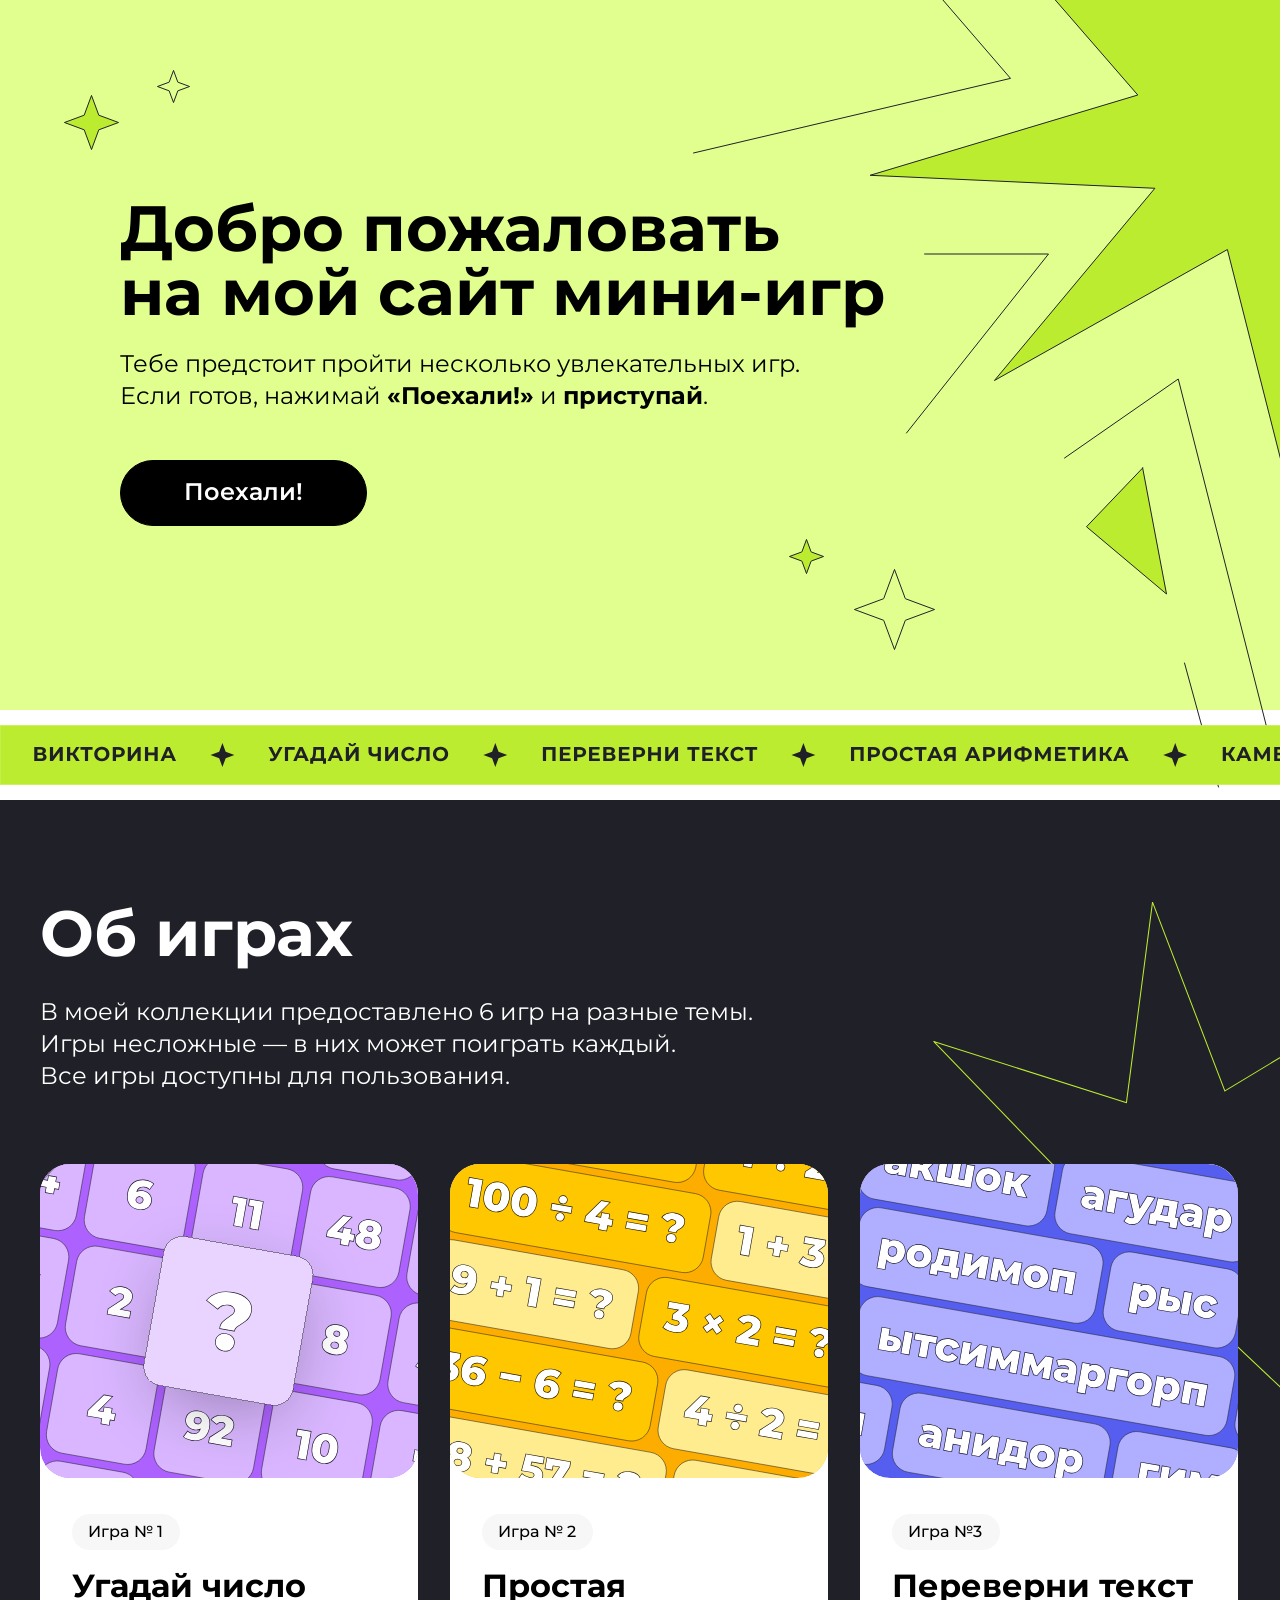
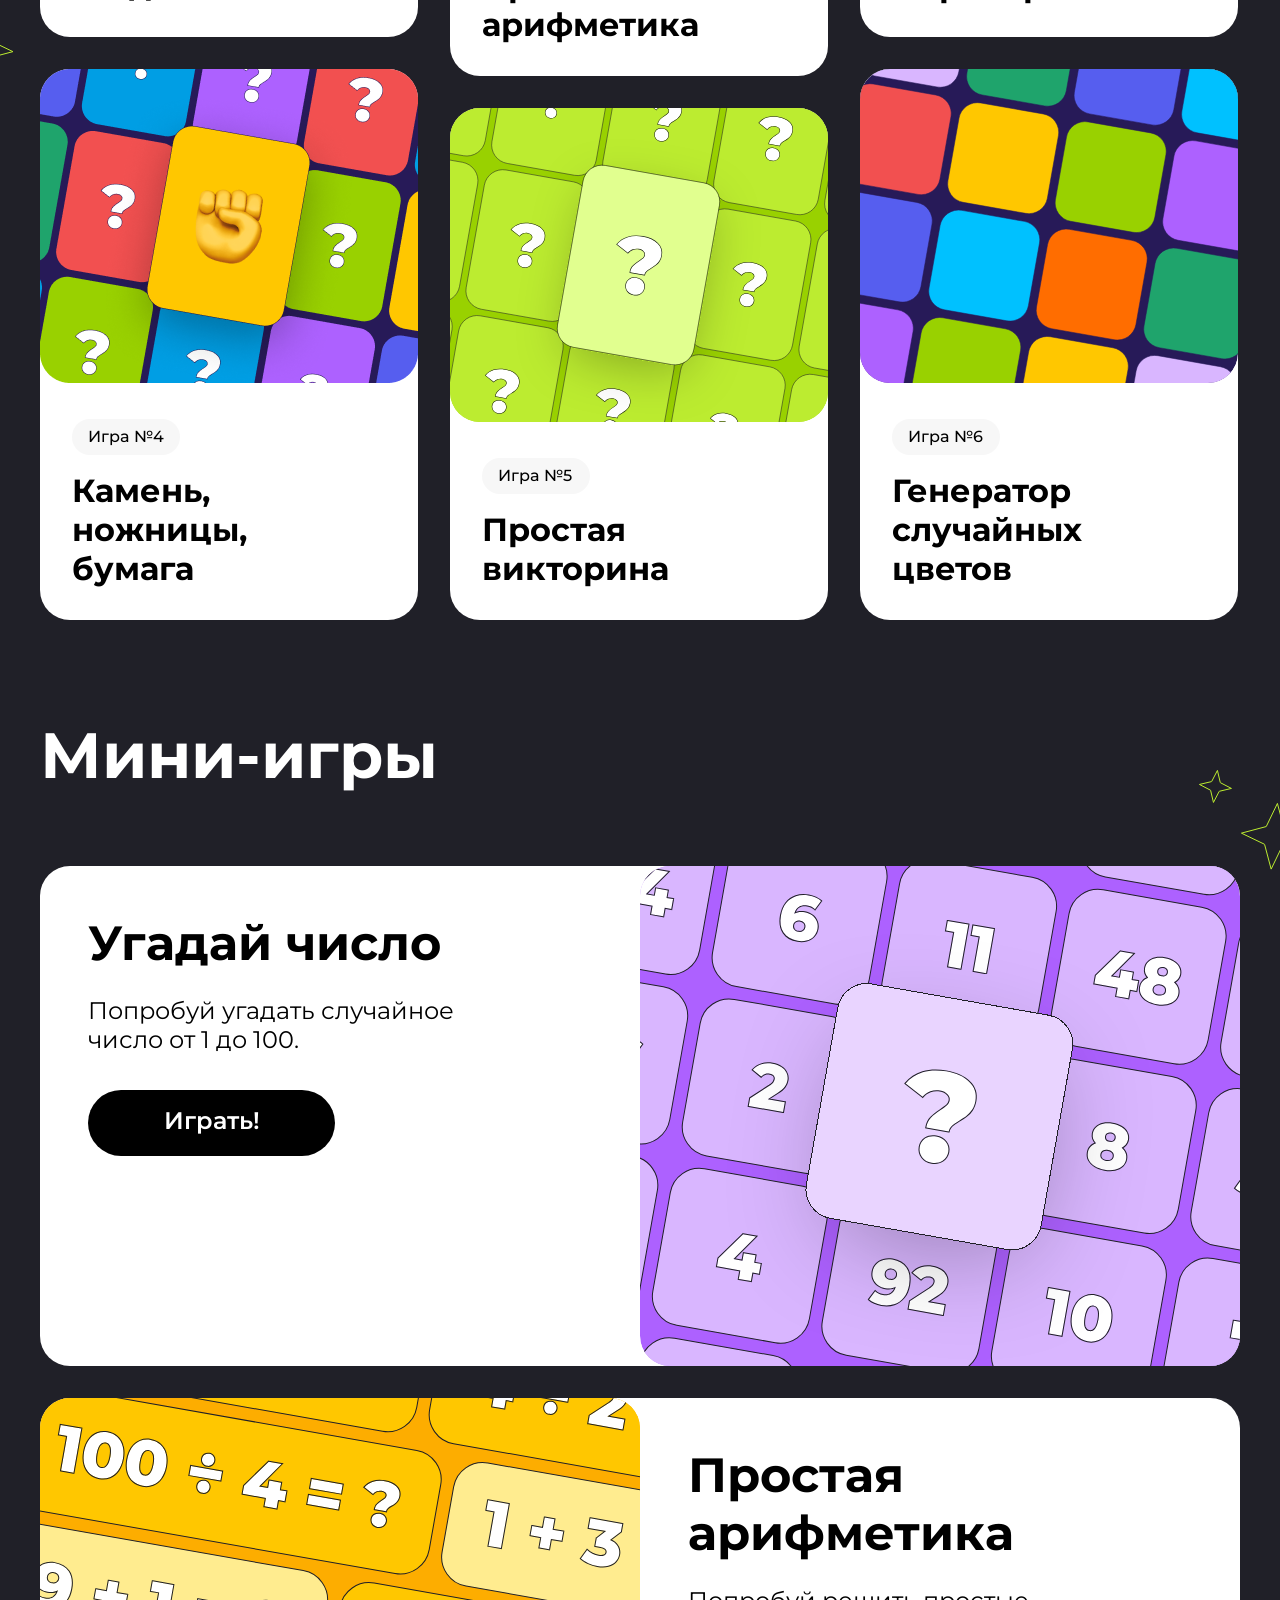
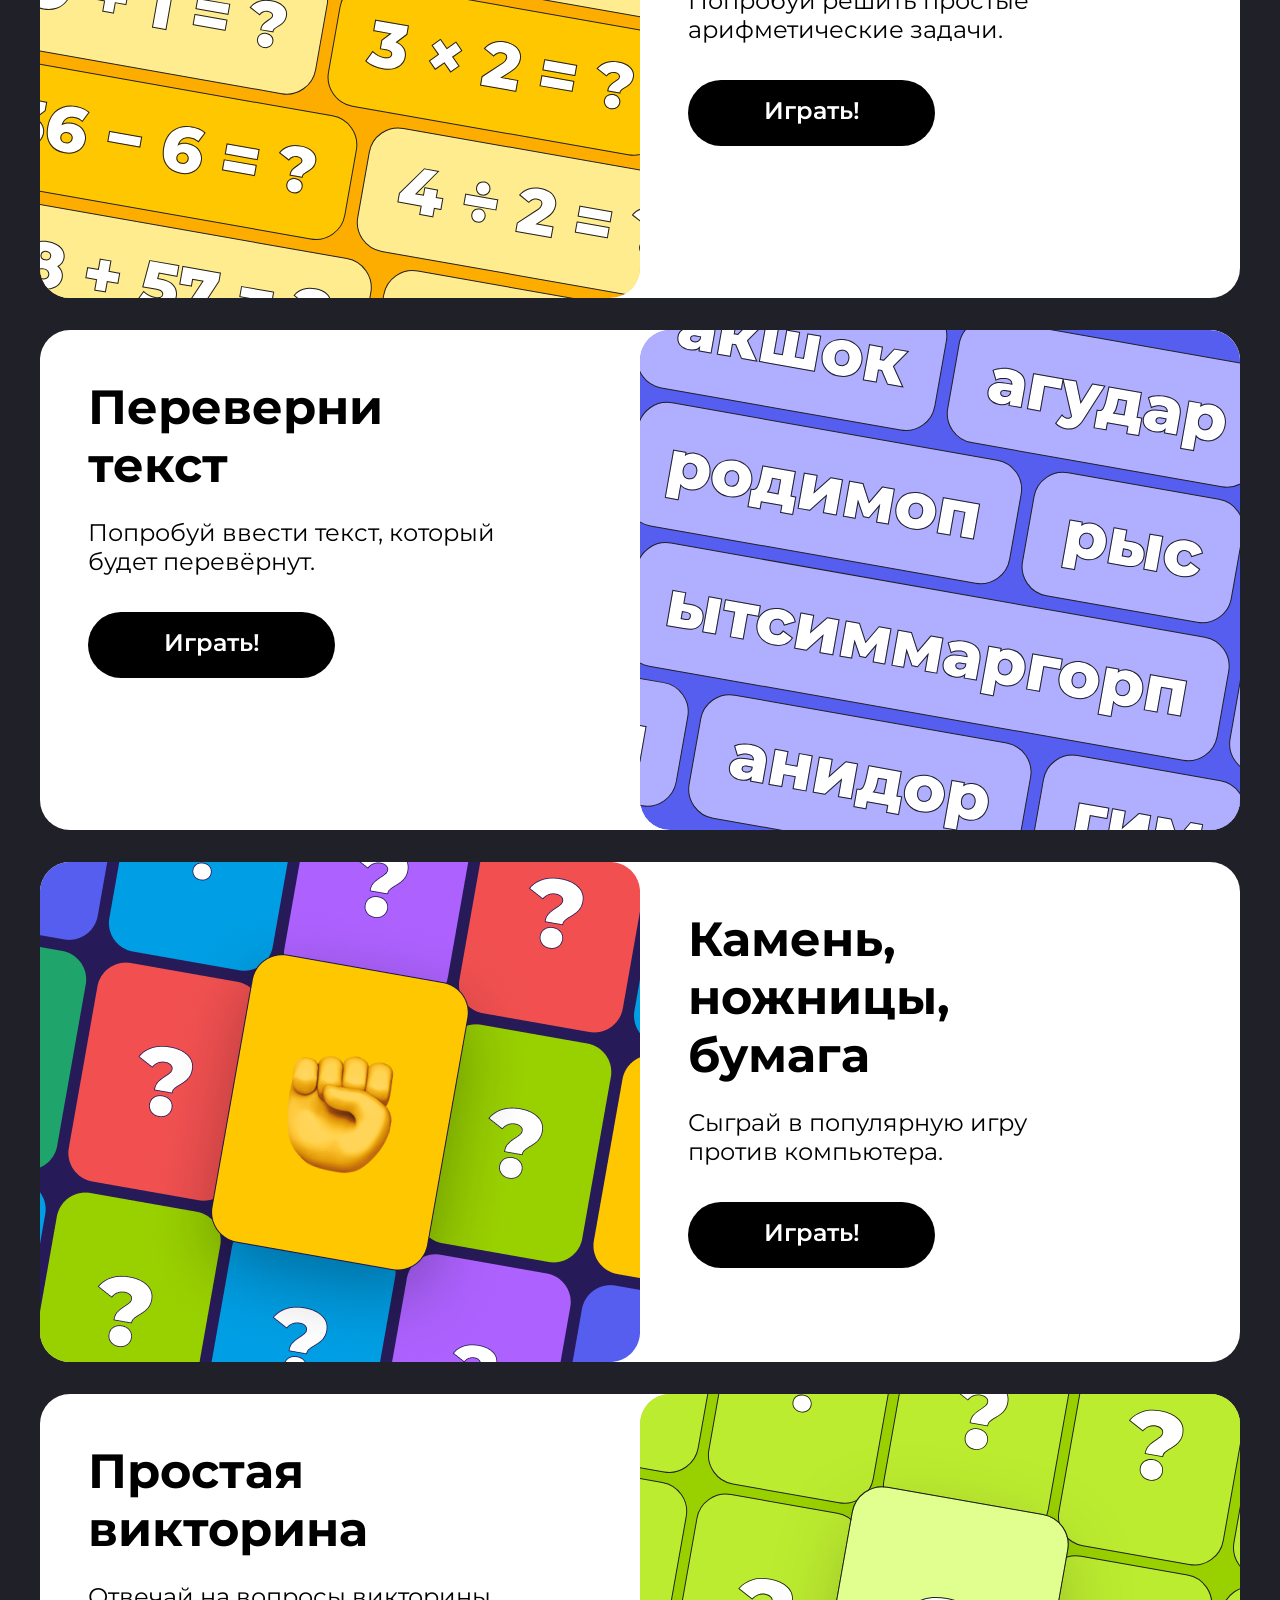
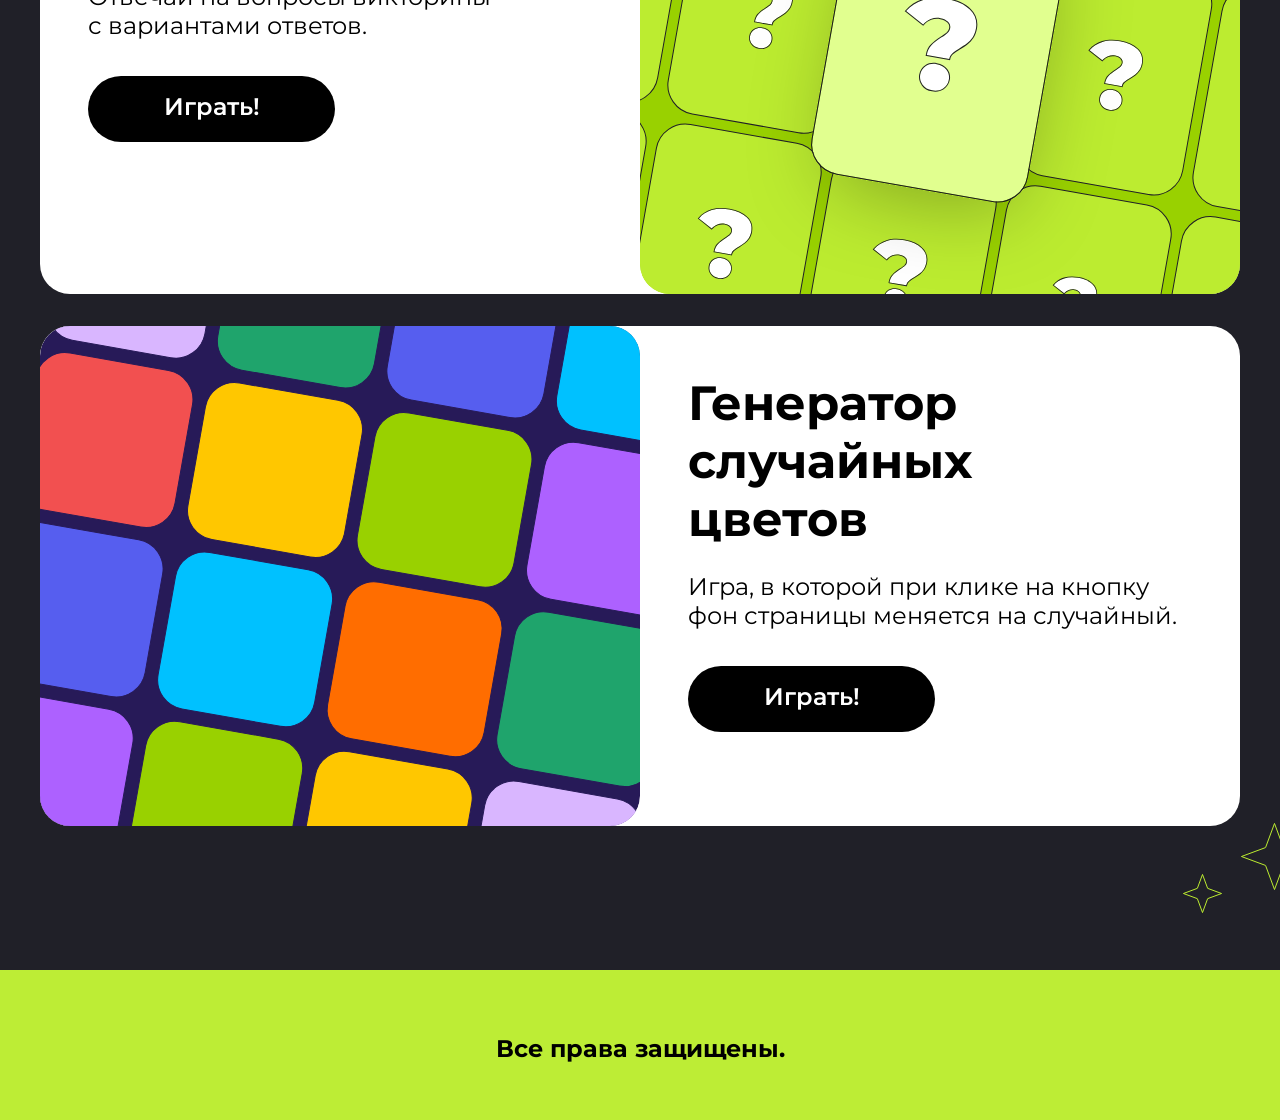
==== index.html @ 488d7c70 "Merge 9fcc23ab6af9f57624a417208396247c4ca0006e into e53dcd9e56b7c9c0a2556889acdc9d419f41b92e" ====
<!DOCTYPE html>
<html lang="en">
    <head>
        <meta charset="UTF-8">
        <meta name="viewport" content="width=device-width, initial-scale=1.0">
        <title>Document</title>
        <link rel="preconnect" href="https://fonts.googleapis.com">
        <link rel="preconnect" href="https://fonts.gstatic.com" crossorigin>
        <link href="https://fonts.googleapis.com/css2?family=Montserrat:ital,wght@0,100..900;1,100..900&family=Poppins:ital,wght@0,100;0,200;0,300;0,400;0,500;0,600;0,700;0,800;0,900;1,100;1,200;1,300;1,400;1,500;1,600;1,700;1,800;1,900&display=swap" rel="stylesheet">
        <link rel="stylesheet" href="style.css">
        <script src="script.js"></script>
    </head>
    <body>
        <section class="main-wrapper">
            <section class="top">
                <section class="top__content center">
                <img class="top__image-3" src="./img/Star-3.svg" alt="star">
                <img class="top__image" src="./img/Star-2.svg" alt="star">
                <img class="top__image-5" src="./img/Star-5.svg" alt="star">
                <img class="top__image-4" src="./img/Star-4.svg" alt="star">
                <img class="top__image-1" src="./img/Star-1.svg" alt="star">
                <img class="top__image-6" src="./img/Star-9.svg" alt="star">    
                    <header class="header">
                        <section class="header__top">
                            <p class="header__title">
                                Добро пожаловать<br>
                                на мой сайт мини-игр
                            </p>
                            <p class="header__description">Тебе предстоит пройти несколько увлекательных игр. Если готов, нажимай <b>«Поехали!»</b> и <b>приступай</b>.</p>
                        </section>
                        <a href="#midle" class="header__btn">Поехали!</a>
                    </header>
                </section>
            </section>
            <img class="main-wrapper__image" src="./img/Line.svg" alt="star">
            <section id="midle" class="midle center">
                <img class="midle__image" src="./img/Star-6.svg" alt="star">
                <img class="midle__image-7" src="./img/Star-7.svg" alt="star">
                <img class="midle__image-8" src="./img/Star-8.svg" alt="star">
                <section class="midle__box">
                    <p class="midle__mobile">Мини-игры</p>
                    <p class="midle__title">Об играх</p>
                    <p class="midle__description">
                        В моей коллекции предоставлено 6 игр на разные темы.<br>
                        Игры несложные — в них может поиграть каждый.<br>
                        Все игры доступны для пользования.
                    </p>
                </section>
                <section class="midle__product-box">
                    <section class="midle__position">
                        <a class="midle__link" href="#article">
                            <article class="product">
                                <img class="product__image" src="./img/namber-1.svg" alt="star">
                                <section class="product__name-box">
                                    <p class="product__namber">Игрa № 1</p>
                                    <p class="product__name">Угадай число</p>
                                </section>
                            </article>
                        </a>
                        <a class="midle__link" href="#article-4">
                            <article class="product product_2 product_btm">
                                <img class="product__image" src="./img/namber-4.png" alt="star">
                                <section class="product__name-box">
                                    <p class="product__namber">Игрa №4</p>
                                    <p class="product__name">Камень,<br>ножницы,<br>бумага</p>
                                </section>
                            </article>
                        </a>
                    </section>
                    <section class="midle__position">
                        <a class="midle__link" href="#article-2">
                            <article class="product product_1">
                                <img class="product__image" src="./img/namber-2.svg" alt="star">
                                <section class="product__name-box">
                                    <p class="product__namber product__namber_1">Игрa № 2</p>
                                    <p class="product__name">Простая арифметика</p>
                                </section>
                            </article>
                        </a>
                        <a class="midle__link" href="#article-5">
                            <article class="product product_1">
                                <img class="product__image" src="./img/namber-5.svg" alt="star">
                                <section class="product__name-box">
                                    <p class="product__namber">Игрa №5</p>
                                    <p class="product__name">Простая<br> викторина</p>
                                </section>
                            </article>
                        </a>
                    </section>
                    <section class="midle__position">
                        <a class="midle__link" href="#article-3">
                            <article class="product">
                                <img class="product__image" src="./img/namber-3.svg" alt="star">
                                <section class="product__name-box">
                                    <p class="product__namber">Игрa №3</p>
                                    <p class="product__name">Переверни текст</p>
                                </section>
                            </article>
                        </a>
                        <a class="midle__link" href="#article-6">
                            <article class="product product_2">
                                <img class="product__image" src="./img/namber-6.svg" alt="star">
                                <section class="product__name-box">
                                    <p class="product__namber">Игрa №6</p>
                                    <p class="product__name">Генератор<br>случайных<br>цветов</p>
                                </section>
                            </article>
                        </a>
                    </section>
                </section>
                <section class="midle__product-box-2">  
                    <article class="product-2">
                        <img class="product-2__image" src="./img/namber-1.svg" alt="star">
                        <section class="product-2__name-box">
                            <p class="product-2__name">Угадай число</p>
                            <p class="product-2__description">Попробуй угадать случайное<br>число от 1 до 100.</p>
                        </section>
                        <a href="" class="product-2__btn">Играть!</a>
                    </article>
                    <article class="product-2 product-2_1">
                        <img class="product-2__image" src="./img/namber-2.svg" alt="star">
                        <section class="product-2__name-box">
                            <p class="product-2__name">Простая арифметика</p>
                            <p class="product-2__description">Попробуй решить простые арифметические задачи.</p>
                        </section>
                        <a href="" class="product-2__btn">Играть!</a>
                    </article>
                    <article class="product-2 product-2_1">
                        <img class="product-2__image" src="./img/namber-3.svg" alt="star">
                        <section class="product-2__name-box">
                            <p class="product-2__name">Переверни<br>текст</p>
                            <p class="product-2__description">Попробуй ввести текст, который будет перевёрнут.</p>
                        </section>
                        <a href="" class="product-2__btn">Играть!</a>
                    </article>
                    <article class="product-2 product-2_2 product-2_btm">
                        <img class="product-2__image" src="./img/namber-4.png" alt="star">
                        <section class="product-2__name-box">
                            <p class="product-2__name">Камень,<br>ножницы,<br>бумага</p>
                            <p class="product-2__description">Сыграй в популярную игру<br>против компьютера.</p>
                        </section>
                        <a href="" class="product-2__btn">Играть!</a>
                    </article>
                    <article class="product-2 product-2_1">
                        <img class="product-2__image" src="./img/namber-5.svg" alt="star">
                        <section class="product-2__name-box">
                            <p class="product-2__name">Простая<br> викторина</p>
                            <p class="product-2__description">Отвечай на вопросы викторины<br>с вариантами ответов.</p>
                        </section>
                        <a href="" class="product-2__btn">Играть!</a>
                    </article>
                    <article class="product-2 product-2_3">
                        <img class="product-2__image" src="./img/namber-6.svg" alt="star">
                        <section class="product-2__name-box">
                            <p class="product-2__name">Генератор<br>случайных<br>цветов</p>
                            <p class="product-2__description">Игра, в которой при клике<br>на кнопку фон страницы<br>меняется на случайный.</p>
                        </section>
                        <a href="" class="product-2__btn">Играть!</a>
                    </article>
                </section>
            </section>
            <section class="bottom center">
                <img class="bottom__image" src="./img/Star-10.svg" alt="star">
                <img class="bottom__image-2" src="./img/Star-11.svg" alt="star">
                <img class="bottom__image-3" src="./img/Star-12.svg" alt="star">
                <img class="bottom__image-4" src="./img/Star-13.svg" alt="star">
                <section class="bottom__box">
                    <p class="bottom__title">Мини-игры</p>
                </section>
                <section class="bottom__product-box">
                    <article id="article" class="product-3">
                        <section class="product-3__btn-box">
                            <section class="product-3__name-box">
                                <p class="product-3__name">Угадай число</p>
                                <p class="product-3__description">Попробуй угадать случайное<br>число от 1 до 100.</p>
                            </section>
                            <a id="openGame" href="javascript:void(0)" class="product-3__btn">Играть!</a>
                        </section>
                        <img src="./img/namber-7.svg" alt="star">
                    </article>
                    <div class="game-modal" id="gameModal">
                        <div class="game-modal__content">
                            <span class="game-modal__close" id="closeModal">&times;</span>
                            <h2>Угадай число</h2>
                            <p>Я загадал число от 1 до 100.</p>
                            
                            <div class="game-modal__input-group">
                                <input type="number" id="userGuess" placeholder="50" min="1" max="100">
                                <button id="checkBtn">Проверить</button>
                            </div>

                            <p id="gameMessage"></p>
                            <button id="resetBtn" style="display:none;">Играть снова</button>
                        </div>
                    </div>
                    <article id="article-2" class="product-3 product-3_1">
                        <img src="./img/namber-8.svg" alt="star">
                        <section class="product-3__btn-box">
                            <section class="product-3__name-box">
                                <p class="product-3__name">Простая арифметика</p>
                                <p class="product-3__description">Попробуй решить простые арифметические задачи.</p>
                            </section>
                            <a id="math-game-btn" href="#" class="product-3__btn">Играть!</a>
                        </section>
                    </article>
                    <div id="math-modal" class="math-modal-overlay">
                        <div class="math-modal-content">
                            <span class="math-close">&times;</span>
                            <h2 class="math-title">Реши задачу</h2>
                            <div id="math-question" class="math-question"></div>
                            <input type="number" id="math-answer" class="math-input" placeholder="?">
                            <button id="math-check" class="math-submit-btn">Проверить</button>
                            <p id="math-message" class="math-message"></p>
                        </div>
                    </div>
                    <article id="article-3" class="product-3 product-3_1">
                        <section class="product-3__btn-box">
                            <section class="product-3__name-box">
                                <p class="product-3__name">Переверни<br>текст</p>
                                <p class="product-3__description">Попробуй ввести текст, который<br> будет перевёрнут.</p>
                            </section>
                            <a href="javascript:void(0)" id="playReverseGame" class="product-3__btn">Играть!</a>
                        </section>
                        <img src="./img/namber-9.svg" alt="star">
                    </article>
                    <div id="reverse-modal" style="display: none; position: fixed; top: 0; left: 0; width: 100%; height: 100%; background: rgba(0,0,0,0.8); z-index: 1000; align-items: center; justify-content: center;">
                        <div style="background: #fff; padding: 25px; border-radius: 15px; text-align: center; color: #000; width: 300px; position: relative;">
                            <h3 style="margin-top: 0;">Переверни текст</h3>
                            <input type="text" id="reverseInput" placeholder="Введите текст" style="width: 100%; padding: 10px; margin: 15px 0; border: 1px solid #ccc; border-radius: 5px; box-sizing: border-box;">
                            <button id="reverseAction" class="product-3__btn" style="border: none; cursor: pointer; width: 100%;">Перевернуть</button>
        
                            <div style="margin-top: 15px; background: #f0f0f0; padding: 10px; border-radius: 5px; min-height: 20px;">
                                <p id="reverseResult" style="margin: 0; font-weight: bold; word-break: break-all; color: #333;"></p>
                            </div>
        
                            <button id="reverseClose" style="margin-top: 15px; background: none; border: none; color: #777; cursor: pointer; text-decoration: underline;">Закрыть</button>
                        </div>
                    </div>
                    <article id="article-4" class="product-3 product-3_2 product-3_btm">
                        <img src="./img/namber-10.png" alt="star">
                        <section class="product-3__btn-box">
                            <section class="product-3__name-box">
                                <p class="product-3__name">Камень,<br>ножницы,<br>бумага</p>
                                <p class="product-3__description">Сыграй в популярную игру<br>против компьютера.</p>
                            </section>
                            <a href="" class="product-3__btn">Играть!</a>
                        </section>
                    </article>
                    <article id="article-5" class="product-3 product-3_1">
                        <section class="product-3__btn-box">
                            <section class="product-3__name-box">
                                <p class="product-3__name">Простая<br> викторина</p>
                                <p class="product-3__description">Отвечай на вопросы викторины<br>с вариантами ответов.</p>
                            </section>
                            <a href="javascript:void(0)" id="quiz-btn" class="product-3__btn">Играть!</a>
                        </section>
                        <img src="./img/namber-11.svg" alt="star">
                    </article>
                    <div id="quiz-modal" class="quiz-modal-overlay">
                        <div class="quiz-modal-content">
                            <h2 id="quiz-question">Вопрос появится здесь</h2>
                            <div id="quiz-options" class="quiz-options-container"></div>
                            <p id="quiz-message" class="quiz-message"></p>
                            <button id="quiz-close" class="quiz-close-link">Закрыть</button>
                        </div>
                    </div>
                    <article id="article-6" class="product-3 product-3_3">
                        <img src="./img/namber-12.svg" alt="star">
                        <section class="product-3__btn-box">
                            <section class="product-3__name-box">
                                <p class="product-3__name">Генератор<br>случайных<br>цветов</p>
                                <p class="product-3__description">Игра, в которой при клике на кнопку фон страницы меняется на случайный.</p>
                            </section>
                            <a href="" class="product-3__btn">Играть!</a>
                        </section>
                    </article>  
                </section>    
            </section>
            <footer class="footer">
                <p class="footer__title"><b>Все права защищены.</b></p>
            </footer> 
        </section>
    </body>
</html>
---- style.css ----
* {
  margin: 0;
  margin: 0;
  box-sizing: border-box;
}

button,
a {
  font-family: "Montserrat", sans-serif;
}

a {
  text-decoration: none;
}

body {
  font-family: "Montserrat", sans-serif;
  font-size: 16px;
}

.main-wrapper__image {
  position: absolute;
  z-index: 3;
  width: 167vw;
  height: 90px;
}

.top {
  background-image: url(./img/top.jpg);
  height: 710px;
  padding: 196px 120px;
  position: relative;
  z-index: 0;
}
.top__image {
  position: absolute;
  top: 94px;
  left: 63px;
}
.top__image-3 {
  position: absolute;
  top: 69px;
  left: 156px;
}
.top__image-5 {
  position: absolute;
  bottom: 135px;
  right: 455px;
}
.top__image-4 {
  position: absolute;
  bottom: 59px;
  right: 344px;
}
.top__image-1 {
  position: absolute;
  top: 0;
  right: 0;
  z-index: 2;
}
.top__image-6 {
  display: none;
  position: absolute;
  z-index: 2;
  top: 0;
  right: 0;
}

.center {
  padding-left: calc(50% - 600px);
  padding-right: calc(50% - 600px);
}

.header {
  display: flex;
  flex-direction: column;
  gap: 48px;
}
.header__top {
  display: flex;
  flex-direction: column;
  gap: 24px;
}
.header__title {
  font-size: 64px;
  font-weight: 700;
  line-height: 100%;
}
.header__description {
  width: 720px;
  font-size: 24px;
  line-height: 32px;
  font-weight: 400;
}
.header__btn {
  width: 247px;
  height: 66px;
  font-size: 24px;
  border-radius: 64px;
  background-color: black;
  color: white;
  text-align: center;
  padding-top: 16px;
  font-weight: 600;
  border: 1px solid black;
}
.header__btn:hover {
  color: black;
  background-color: white;
}

.midle {
  background-image: url(./img/Rectangle.jpg);
  height: 1470px;
  position: relative;
  z-index: 0;
  margin-top: 90px;
  overflow: hidden;
}
.midle__image {
  position: absolute;
  margin-top: 770px;
  margin-left: -100px;
  z-index: 1;
}
.midle__image-7 {
  position: absolute;
  z-index: 1;
  margin-top: 822px;
  margin-left: -80px;
}
.midle__image-8 {
  position: absolute;
  z-index: 1;
  margin-left: 808px;
  margin-top: 100px;
  width: 584px;
  height: 584px;
}
.midle__box {
  color: white;
  position: absolute;
  z-index: 2;
  margin-top: 94px;
  display: flex;
  flex-direction: column;
  gap: 24px;
}
.midle__mobile {
  display: none;
}
.midle__title {
  font-weight: 700;
  font-size: 64px;
}
.midle__description {
  font-weight: 400;
  font-size: 24px;
  line-height: 32px;
}
.midle__product-box {
  margin-top: 364px;
  position: absolute;
  z-index: 3;
  display: flex;
  -moz-column-gap: 32px;
       column-gap: 32px;
}
.midle__position {
  display: flex;
  flex-direction: column;
  row-gap: 32px;
}
.midle__link:hover {
  transform: scale(1.05);
  transition: transform 0.3s ease-in-out;
}
.midle__product-box-2 {
  display: none;
}

.product {
  background-color: white;
  border-radius: 30px;
  width: 378px;
  height: 473px;
  border: none;
  outline: none;
}
.product_1 {
  height: 512px;
}
.product_2 {
  height: 551px;
}
.product__name-box {
  margin-left: 32px;
  margin-top: 32px;
}
.product__namber {
  background-color: #F7F7F7;
  width: 108px;
  height: 36px;
  font-weight: 500;
  font-size: 16px;
  color: black;
  border-radius: 52px;
  padding: 8px 16px;
}
.product__namber_1 {
  width: 111px;
}
.product__name {
  margin-top: 16px;
  font-size: 32px;
  font-weight: 700;
  color: black;
}

.bottom {
  background-image: url(./img/Rectangle.jpg);
  height: 3500px;
  padding-top: 46px;
  position: relative;
}
.bottom__image {
  margin-top: 53px;
  position: absolute;
  margin-left: 1158px;
}
.bottom__image-2 {
  position: absolute;
  margin-top: 86px;
  margin-left: 1200px;
}
.bottom__image-3 {
  position: absolute;
  margin-top: 3306px;
  margin-left: 1200px;
}
.bottom__image-4 {
  position: absolute;
  margin-top: 3357px;
  margin-left: 1142px;
}
.bottom__title {
  font-weight: 700;
  font-size: 64px;
  color: white;
  margin-bottom: 72px;
}
.bottom__product-box {
  display: flex;
  flex-direction: column;
  gap: 32px;
}

.product-3 {
  display: flex;
  border-radius: 30px;
  background-color: white;
  width: 1200px;
  height: 500px;
}
.product-3__btn-box {
  display: flex;
  flex-direction: column;
  padding: 48px 48px;
  gap: 36px;
}
.product-3__name-box {
  display: flex;
  flex-direction: column;
  gap: 24px;
  width: 504px;
}
.product-3__name {
  font-weight: 700;
  font-size: 48px;
}
.product-3__description {
  font-weight: 400;
  font-size: 24px;
}
.product-3__btn {
  width: 247px;
  height: 66px;
  border-radius: 60px;
  background-color: black;
  color: white;
  font-size: 24px;
  font-weight: 600;
  text-align: center;
  padding-top: 16px;
}
.product-3__btn:hover {
  color: black;
  background-color: white;
  border: 1px solid black;
}

.game-modal {
  display: none;
  position: fixed;
  top: 0;
  left: 0;
  width: 100%;
  height: 100%;
  background: rgba(0, 0, 0, 0.7);
  -webkit-backdrop-filter: blur(5px);
          backdrop-filter: blur(5px);
  z-index: 1000;
  justify-content: center;
  align-items: center;
}
.game-modal__content {
  background: white;
  padding: 30px;
  border-radius: 20px;
  text-align: center;
  position: relative;
  width: 90%;
  max-width: 400px;
  box-shadow: 0 10px 30px rgba(0, 0, 0, 0.3);
}
.game-modal__close {
  position: absolute;
  top: 15px;
  right: 20px;
  font-size: 28px;
  cursor: pointer;
  color: #333;
}
.game-modal__input-group {
  margin: 20px 0;
}
.game-modal__input-group input {
  padding: 10px;
  width: 70px;
  border: 2px solid #ddd;
  border-radius: 8px;
  margin-right: 10px;
}
.game-modal__input-group button {
  padding: 10px 20px;
  background: #000;
  color: white;
  border: none;
  border-radius: 8px;
  cursor: pointer;
}

.math-modal-overlay {
  display: none;
  position: fixed;
  top: 0;
  left: 0;
  width: 100%;
  height: 100%;
  background: rgba(0, 0, 0, 0.85);
  z-index: 1000;
  justify-content: center;
  align-items: center;
  -webkit-backdrop-filter: blur(5px);
          backdrop-filter: blur(5px);
}

.math-modal-content {
  background: #fff;
  padding: 40px;
  border-radius: 20px;
  text-align: center;
  max-width: 400px;
  width: 90%;
  position: relative;
  box-shadow: 0 20px 40px rgba(0, 0, 0, 0.3);
}

.math-close {
  position: absolute;
  top: 15px;
  right: 20px;
  font-size: 30px;
  cursor: pointer;
  color: #888;
}

.math-question {
  font-size: 3rem;
  font-weight: bold;
  margin: 20px 0;
  color: #333;
}

.math-input {
  width: 100%;
  padding: 12px;
  font-size: 1.5rem;
  border: 2px solid #eee;
  border-radius: 10px;
  margin-bottom: 20px;
  text-align: center;
}

.math-submit-btn {
  background: #28a745;
  color: white;
  border: none;
  padding: 15px 30px;
  border-radius: 10px;
  font-size: 1.1rem;
  cursor: pointer;
  width: 100%;
}

.math-submit-btn:hover {
  background: #218838;
}

.math-message {
  margin-top: 15px;
  font-weight: 500;
  height: 20px;
}

#reverse-modal {
  display: none;
}
#reverse-modal .product-3__btn {
  background-color: #2e2e2e;
  color: #fff;
  padding: 10px 20px;
  text-decoration: none;
  display: inline-block;
  transition: 0.3s;
}
#reverse-modal .product-3__btn:hover {
  background-color: #4a4a4a;
}
#reverse-modal input:focus {
  outline: 2px solid #000;
  border-color: transparent;
}

.modal-active {
  display: flex !important;
}

.quiz-modal-overlay {
  display: none;
  position: fixed;
  top: 0;
  left: 0;
  width: 100%;
  height: 100%;
  background: rgba(0, 0, 0, 0.8);
  z-index: 2500;
  align-items: center;
  justify-content: center;
}
.quiz-modal-overlay .quiz-modal-content {
  background: #fff;
  padding: 30px;
  border-radius: 20px;
  text-align: center;
  width: 350px;
  color: #000;
}
.quiz-modal-overlay .quiz-modal-content h2 {
  font-size: 20px;
  margin-bottom: 20px;
}
.quiz-modal-overlay .quiz-modal-content .quiz-options-container {
  display: flex;
  flex-direction: column;
  gap: 10px;
}
.quiz-modal-overlay .quiz-modal-content .quiz-options-container button {
  padding: 12px;
  border: 1px solid #ccc;
  border-radius: 8px;
  background: #f9f9f9;
  cursor: pointer;
  font-size: 16px;
  transition: 0.2s;
}
.quiz-modal-overlay .quiz-modal-content .quiz-options-container button:hover {
  background: #e0e0e0;
}
.quiz-modal-overlay .quiz-modal-content .quiz-message {
  margin-top: 15px;
  font-weight: bold;
  min-height: 20px;
}
.quiz-modal-overlay .quiz-modal-content .quiz-close-link {
  margin-top: 20px;
  background: none;
  border: none;
  color: #777;
  text-decoration: underline;
  cursor: pointer;
}

.footer {
  background-image: url(./img/Rectangle.svg);
  height: 150px;
  text-align: center;
  padding: 64px;
}
.footer__title {
  font-weight: 600px;
  font-size: 24px;
}

@media (max-width: 767px) {
  .main-wrapper__image {
    width: 150dvw;
    height: auto;
    min-height: 6dvh;
    -o-object-fit: cover;
       object-fit: cover;
  }
  .top {
    padding: 147px 0;
    justify-content: center;
    display: flex;
    height: 668px;
  }
  .top__image-3 {
    width: 21px;
    height: 21px;
    margin-left: -60px;
    top: 64px;
  }
  .top__image {
    width: 35px;
    height: 35px;
    margin-left: -20px;
    top: 97px;
  }
  .top__image-5 {
    width: 18px;
    height: 18px;
    margin-right: -355px;
    bottom: 69px;
  }
  .top__image-4 {
    width: 39px;
    height: 41px;
    margin-right: -293px;
    bottom: 26px;
  }
  .top__image-1 {
    display: none;
  }
  .top__image-6 {
    display: block;
  }
  .header {
    text-align: center;
    gap: 36px;
  }
  .header__title {
    font-size: 40px;
    width: 262px;
    margin-left: 17px;
    line-height: 47px;
  }
  .header__description {
    font-size: 16px;
    width: 296px;
  }
  .header__btn {
    width: 285px;
    height: 55px;
    font-size: 16px;
  }
  .midle {
    margin-top: 51px;
    height: 3740px;
    display: flex;
    justify-content: center;
  }
  .midle__image {
    display: none;
  }
  .midle__image-7 {
    display: none;
  }
  .midle__image-8 {
    display: none;
  }
  .midle__mobile {
    display: block;
    font-size: 40px;
    font-weight: 700;
    color: white;
    margin-left: -90px;
    margin-top: -48px;
  }
  .midle__title {
    display: none;
  }
  .midle__description {
    display: none;
  }
  .midle__product-box {
    display: none;
  }
  .midle__product-box-2 {
    display: block;
    display: flex;
    flex-direction: column;
    gap: 24px;
    margin-top: 145px;
    padding-bottom: 48px;
  }
  .product-2 {
    background-color: white;
    border-radius: 30px;
    width: 378px;
    height: 528px;
    border: none;
    outline: none;
    width: 343px;
  }
  .product-2_1 {
    height: 567px;
  }
  .product-2_2 {
    height: 606px;
  }
  .product-2_3 {
    height: 626px;
  }
  .product-2__image {
    width: 343px;
  }
  .product-2__name-box {
    margin-left: 32px;
    margin-top: 29px;
    display: flex;
    flex-direction: column;
    gap: 16px;
  }
  .product-2__name {
    color: black;
    font-size: 32px;
    font-weight: 700;
  }
  .product-2__description {
    font-size: 16px;
    font-weight: 400;
  }
  .product-2__btn {
    border: 1px solid black;
    color: white;
    background-color: black;
    border-radius: 60px;
    display: inline-block;
    height: 55px;
    width: 285px;
    margin-top: 32px;
    margin-left: 29px;
    font-weight: 600;
    font-size: 16px;
    text-align: center;
    padding-top: 16px;
  }
  .bottom {
    display: none;
    height: 100px;
    padding: 40px;
  }
  .bottom__title {
    font-size: 16px;
  }
  .footer {
    height: 100px;
    padding: 40px;
  }
  .footer__title {
    font-size: 16px;
  }
}
@media (max-width: 1200px) {
  .main-wrapper__image {
    width: 150dvw;
    height: 60dvh;
    -o-object-fit: cover;
       object-fit: cover;
  }
  .top {
    padding: 147px 0;
    justify-content: center;
    display: flex;
    height: 668px;
  }
  .top__image-3 {
    width: 21px;
    height: 21px;
    margin-left: -60px;
    top: 64px;
  }
  .top__image {
    width: 35px;
    height: 35px;
    margin-left: -20px;
    top: 97px;
  }
  .top__image-5 {
    width: 18px;
    height: 18px;
    margin-right: -355px;
    bottom: 69px;
  }
  .top__image-4 {
    width: 39px;
    height: 41px;
    margin-right: -293px;
    bottom: 26px;
  }
  .top__image-1 {
    display: none;
  }
  .top__image-6 {
    display: block;
  }
  .header {
    text-align: center;
    gap: 36px;
  }
  .header__title {
    font-size: 40px;
    width: 262px;
    margin-left: 17px;
    line-height: 47px;
  }
  .header__description {
    font-size: 16px;
    width: 296px;
  }
  .header__btn {
    width: 285px;
    height: 55px;
    font-size: 16px;
  }
  .midle {
    margin-top: 51px;
    height: 3740px;
    display: flex;
    justify-content: center;
  }
  .midle__image {
    display: none;
  }
  .midle__image-7 {
    display: none;
  }
  .midle__image-8 {
    display: none;
  }
  .midle__mobile {
    display: block;
    font-size: 40px;
    font-weight: 700;
    color: white;
    margin-left: -90px;
    margin-top: -48px;
  }
  .midle__title {
    display: none;
  }
  .midle__description {
    display: none;
  }
  .midle__product-box {
    display: none;
  }
  .midle__product-box-2 {
    display: block;
    display: flex;
    flex-direction: column;
    gap: 24px;
    margin-top: 145px;
    padding-bottom: 48px;
  }
  .product-2 {
    background-color: white;
    border-radius: 30px;
    width: 378px;
    height: 528px;
    border: none;
    outline: none;
    width: 343px;
  }
  .product-2_1 {
    height: 567px;
  }
  .product-2_2 {
    height: 606px;
  }
  .product-2_3 {
    height: 626px;
  }
  .product-2__image {
    width: 343px;
  }
  .product-2__name-box {
    margin-left: 32px;
    margin-top: 29px;
    display: flex;
    flex-direction: column;
    gap: 16px;
  }
  .product-2__name {
    color: black;
    font-size: 32px;
    font-weight: 700;
  }
  .product-2__description {
    font-size: 16px;
    font-weight: 400;
  }
  .product-2__btn {
    border: 1px solid black;
    color: white;
    background-color: black;
    border-radius: 60px;
    display: inline-block;
    height: 55px;
    width: 285px;
    margin-top: 32px;
    margin-left: 29px;
    font-weight: 600;
    font-size: 16px;
    text-align: center;
    padding-top: 16px;
  }
  .bottom {
    display: none;
    height: 100px;
    padding: 40px;
  }
  .bottom__title {
    font-size: 16px;
  }
  .footer {
    height: 100px;
    padding: 40px;
  }
  .footer__title {
    font-size: 16px;
  }
}/*# sourceMappingURL=style.css.map */
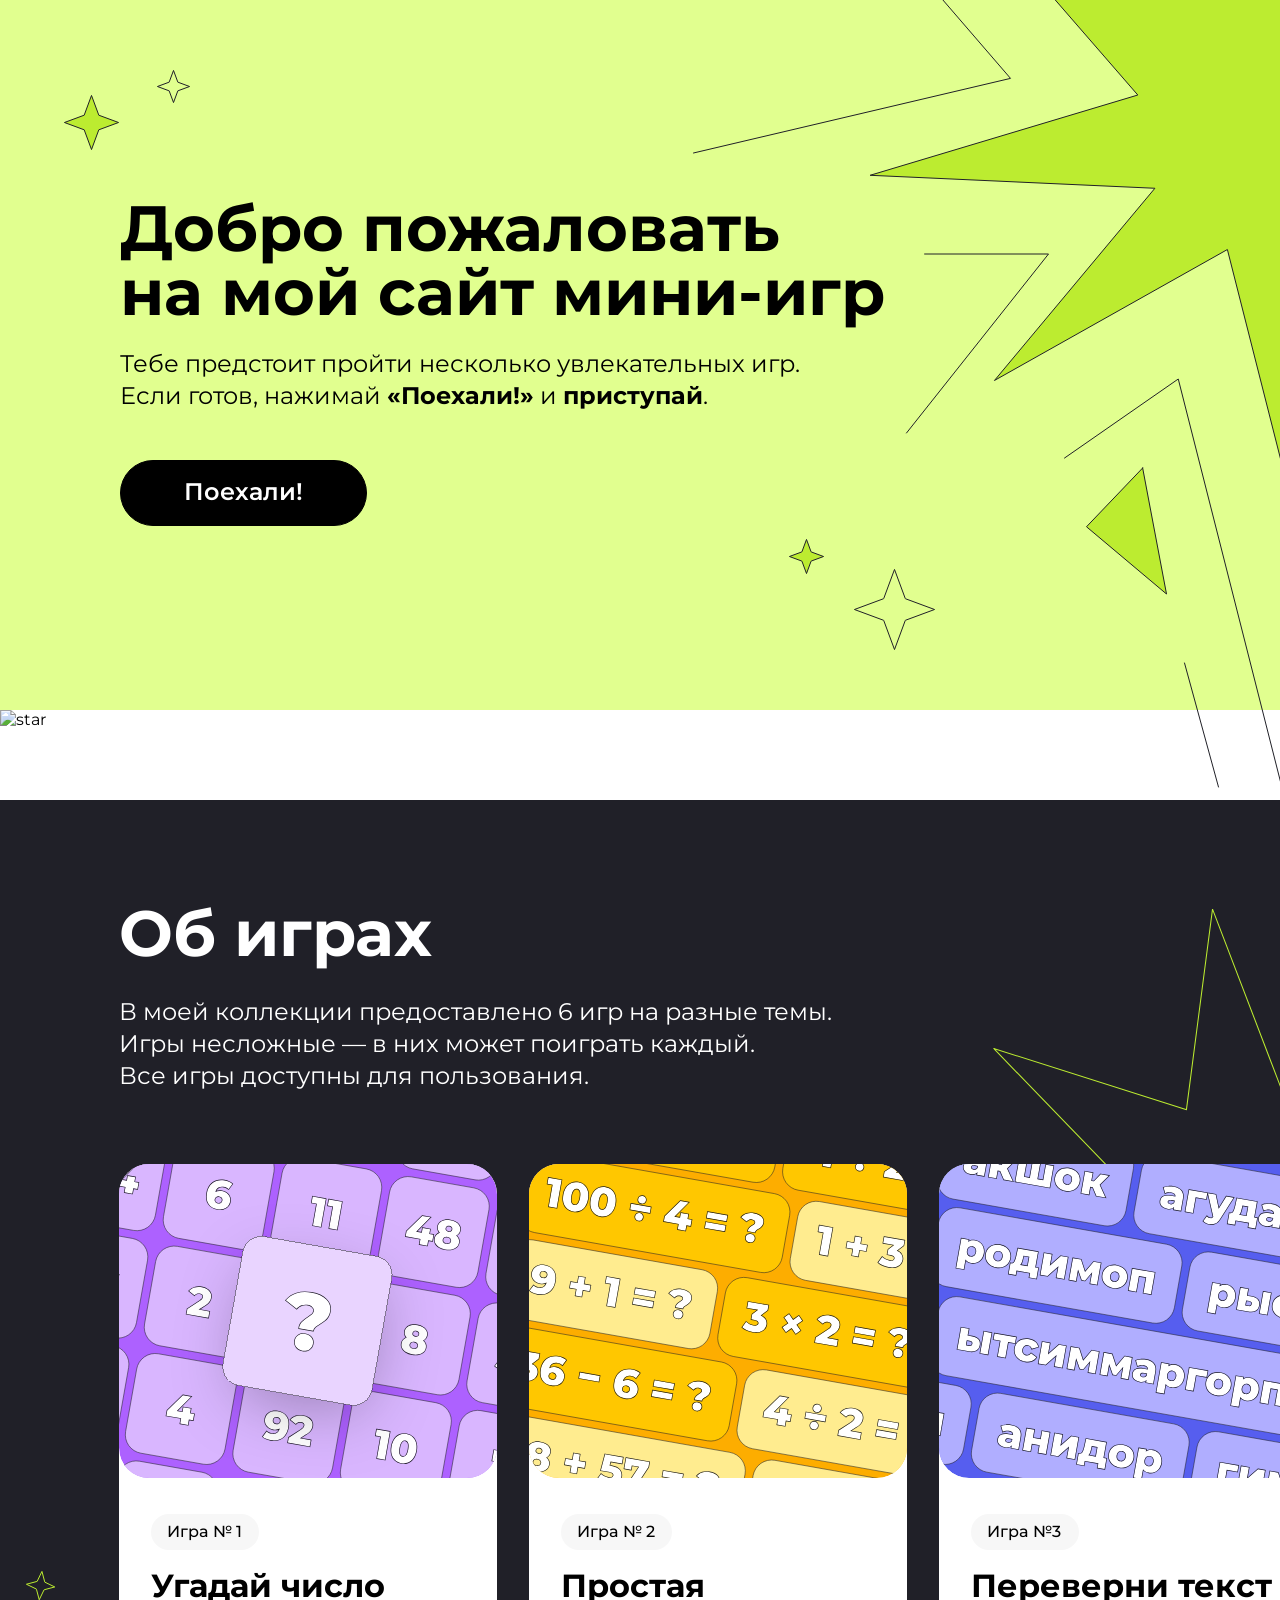
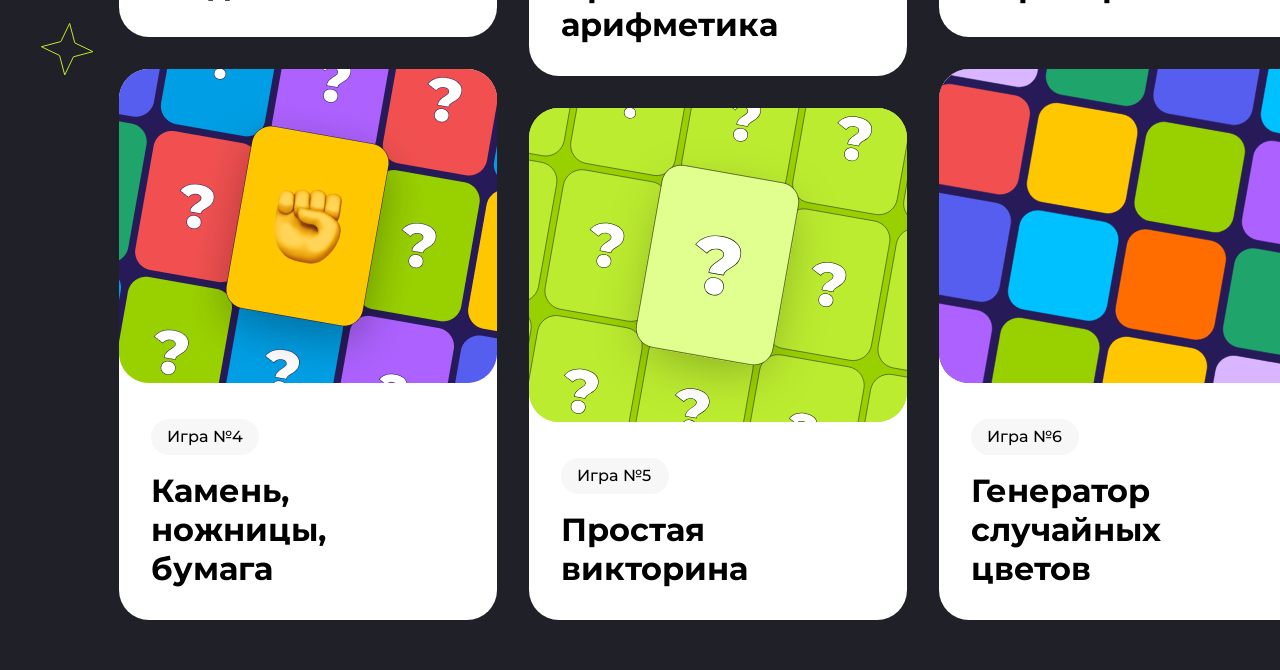
==== commit 7a0d2957: "Merge 4b10c3a06a7bbb9de42ce5f4704282b5092738eb into e53dcd9e56b7c9c0a2556889acdc9d419f41b92e" ====
--- a/index.html
+++ b/index.html
@@ -8,7 +8,6 @@
         <link rel="preconnect" href="https://fonts.gstatic.com" crossorigin>
         <link href="https://fonts.googleapis.com/css2?family=Montserrat:ital,wght@0,100..900;1,100..900&family=Poppins:ital,wght@0,100;0,200;0,300;0,400;0,500;0,600;0,700;0,800;0,900;1,100;1,200;1,300;1,400;1,500;1,600;1,700;1,800;1,900&display=swap" rel="stylesheet">
         <link rel="stylesheet" href="style.css">
-        <script src="script.js"></script>
     </head>
     <body>
         <section class="main-wrapper">
@@ -18,8 +17,7 @@
                 <img class="top__image" src="./img/Star-2.svg" alt="star">
                 <img class="top__image-5" src="./img/Star-5.svg" alt="star">
                 <img class="top__image-4" src="./img/Star-4.svg" alt="star">
-                <img class="top__image-1" src="./img/Star-1.svg" alt="star">
-                <img class="top__image-6" src="./img/Star-9.svg" alt="star">    
+                <img class="top__image-1" src="./img/Star-1.svg" alt="star">    
                     <header class="header">
                         <section class="header__top">
                             <p class="header__title">
@@ -32,13 +30,12 @@
                     </header>
                 </section>
             </section>
-            <img class="main-wrapper__image" src="./img/Line.svg" alt="star">
-            <section id="midle" class="midle center">
+            <img class="main-wrapper__image" src="./img/Frame.jpg" alt="star">
+            <section id="midle" class="midle">
                 <img class="midle__image" src="./img/Star-6.svg" alt="star">
                 <img class="midle__image-7" src="./img/Star-7.svg" alt="star">
                 <img class="midle__image-8" src="./img/Star-8.svg" alt="star">
                 <section class="midle__box">
-                    <p class="midle__mobile">Мини-игры</p>
                     <p class="midle__title">Об играх</p>
                     <p class="midle__description">
                         В моей коллекции предоставлено 6 игр на разные темы.<br>
@@ -48,18 +45,18 @@
                 </section>
                 <section class="midle__product-box">
                     <section class="midle__position">
-                        <a class="midle__link" href="#article">
+                        <a class="midle__link" href="">
                             <article class="product">
-                                <img class="product__image" src="./img/namber-1.svg" alt="star">
+                                <img src="./img/namber-1.svg" alt="star">
                                 <section class="product__name-box">
                                     <p class="product__namber">Игрa № 1</p>
                                     <p class="product__name">Угадай число</p>
                                 </section>
                             </article>
                         </a>
-                        <a class="midle__link" href="#article-4">
+                        <a class="midle__link" href="">
                             <article class="product product_2 product_btm">
-                                <img class="product__image" src="./img/namber-4.png" alt="star">
+                                <img src="./img/namber-4.png" alt="star">
                                 <section class="product__name-box">
                                     <p class="product__namber">Игрa №4</p>
                                     <p class="product__name">Камень,<br>ножницы,<br>бумага</p>
@@ -68,18 +65,18 @@
                         </a>
                     </section>
                     <section class="midle__position">
-                        <a class="midle__link" href="#article-2">
+                        <a class="midle__link" href="">
                             <article class="product product_1">
-                                <img class="product__image" src="./img/namber-2.svg" alt="star">
+                                <img src="./img/namber-2.svg" alt="star">
                                 <section class="product__name-box">
                                     <p class="product__namber product__namber_1">Игрa № 2</p>
                                     <p class="product__name">Простая арифметика</p>
                                 </section>
                             </article>
                         </a>
-                        <a class="midle__link" href="#article-5">
+                        <a class="midle__link" href="">
                             <article class="product product_1">
-                                <img class="product__image" src="./img/namber-5.svg" alt="star">
+                                <img src="./img/namber-5.svg" alt="star">
                                 <section class="product__name-box">
                                     <p class="product__namber">Игрa №5</p>
                                     <p class="product__name">Простая<br> викторина</p>
@@ -88,18 +85,18 @@
                         </a>
                     </section>
                     <section class="midle__position">
-                        <a class="midle__link" href="#article-3">
+                        <a class="midle__link" href="">
                             <article class="product">
-                                <img class="product__image" src="./img/namber-3.svg" alt="star">
+                                <img src="./img/namber-3.svg" alt="star">
                                 <section class="product__name-box">
                                     <p class="product__namber">Игрa №3</p>
                                     <p class="product__name">Переверни текст</p>
                                 </section>
                             </article>
                         </a>
-                        <a class="midle__link" href="#article-6">
-                            <article class="product product_2">
-                                <img class="product__image" src="./img/namber-6.svg" alt="star">
+                        <a class="midle__link" href="">
+                            <article class="product product_2 product_btm">
+                                <img src="./img/namber-6.svg" alt="star">
                                 <section class="product__name-box">
                                     <p class="product__namber">Игрa №6</p>
                                     <p class="product__name">Генератор<br>случайных<br>цветов</p>
@@ -108,177 +105,7 @@
                         </a>
                     </section>
                 </section>
-                <section class="midle__product-box-2">  
-                    <article class="product-2">
-                        <img class="product-2__image" src="./img/namber-1.svg" alt="star">
-                        <section class="product-2__name-box">
-                            <p class="product-2__name">Угадай число</p>
-                            <p class="product-2__description">Попробуй угадать случайное<br>число от 1 до 100.</p>
-                        </section>
-                        <a href="" class="product-2__btn">Играть!</a>
-                    </article>
-                    <article class="product-2 product-2_1">
-                        <img class="product-2__image" src="./img/namber-2.svg" alt="star">
-                        <section class="product-2__name-box">
-                            <p class="product-2__name">Простая арифметика</p>
-                            <p class="product-2__description">Попробуй решить простые арифметические задачи.</p>
-                        </section>
-                        <a href="" class="product-2__btn">Играть!</a>
-                    </article>
-                    <article class="product-2 product-2_1">
-                        <img class="product-2__image" src="./img/namber-3.svg" alt="star">
-                        <section class="product-2__name-box">
-                            <p class="product-2__name">Переверни<br>текст</p>
-                            <p class="product-2__description">Попробуй ввести текст, который будет перевёрнут.</p>
-                        </section>
-                        <a href="" class="product-2__btn">Играть!</a>
-                    </article>
-                    <article class="product-2 product-2_2 product-2_btm">
-                        <img class="product-2__image" src="./img/namber-4.png" alt="star">
-                        <section class="product-2__name-box">
-                            <p class="product-2__name">Камень,<br>ножницы,<br>бумага</p>
-                            <p class="product-2__description">Сыграй в популярную игру<br>против компьютера.</p>
-                        </section>
-                        <a href="" class="product-2__btn">Играть!</a>
-                    </article>
-                    <article class="product-2 product-2_1">
-                        <img class="product-2__image" src="./img/namber-5.svg" alt="star">
-                        <section class="product-2__name-box">
-                            <p class="product-2__name">Простая<br> викторина</p>
-                            <p class="product-2__description">Отвечай на вопросы викторины<br>с вариантами ответов.</p>
-                        </section>
-                        <a href="" class="product-2__btn">Играть!</a>
-                    </article>
-                    <article class="product-2 product-2_3">
-                        <img class="product-2__image" src="./img/namber-6.svg" alt="star">
-                        <section class="product-2__name-box">
-                            <p class="product-2__name">Генератор<br>случайных<br>цветов</p>
-                            <p class="product-2__description">Игра, в которой при клике<br>на кнопку фон страницы<br>меняется на случайный.</p>
-                        </section>
-                        <a href="" class="product-2__btn">Играть!</a>
-                    </article>
-                </section>
-            </section>
-            <section class="bottom center">
-                <img class="bottom__image" src="./img/Star-10.svg" alt="star">
-                <img class="bottom__image-2" src="./img/Star-11.svg" alt="star">
-                <img class="bottom__image-3" src="./img/Star-12.svg" alt="star">
-                <img class="bottom__image-4" src="./img/Star-13.svg" alt="star">
-                <section class="bottom__box">
-                    <p class="bottom__title">Мини-игры</p>
-                </section>
-                <section class="bottom__product-box">
-                    <article id="article" class="product-3">
-                        <section class="product-3__btn-box">
-                            <section class="product-3__name-box">
-                                <p class="product-3__name">Угадай число</p>
-                                <p class="product-3__description">Попробуй угадать случайное<br>число от 1 до 100.</p>
-                            </section>
-                            <a id="openGame" href="javascript:void(0)" class="product-3__btn">Играть!</a>
-                        </section>
-                        <img src="./img/namber-7.svg" alt="star">
-                    </article>
-                    <div class="game-modal" id="gameModal">
-                        <div class="game-modal__content">
-                            <span class="game-modal__close" id="closeModal">&times;</span>
-                            <h2>Угадай число</h2>
-                            <p>Я загадал число от 1 до 100.</p>
-                            
-                            <div class="game-modal__input-group">
-                                <input type="number" id="userGuess" placeholder="50" min="1" max="100">
-                                <button id="checkBtn">Проверить</button>
-                            </div>
-
-                            <p id="gameMessage"></p>
-                            <button id="resetBtn" style="display:none;">Играть снова</button>
-                        </div>
-                    </div>
-                    <article id="article-2" class="product-3 product-3_1">
-                        <img src="./img/namber-8.svg" alt="star">
-                        <section class="product-3__btn-box">
-                            <section class="product-3__name-box">
-                                <p class="product-3__name">Простая арифметика</p>
-                                <p class="product-3__description">Попробуй решить простые арифметические задачи.</p>
-                            </section>
-                            <a id="math-game-btn" href="#" class="product-3__btn">Играть!</a>
-                        </section>
-                    </article>
-                    <div id="math-modal" class="math-modal-overlay">
-                        <div class="math-modal-content">
-                            <span class="math-close">&times;</span>
-                            <h2 class="math-title">Реши задачу</h2>
-                            <div id="math-question" class="math-question"></div>
-                            <input type="number" id="math-answer" class="math-input" placeholder="?">
-                            <button id="math-check" class="math-submit-btn">Проверить</button>
-                            <p id="math-message" class="math-message"></p>
-                        </div>
-                    </div>
-                    <article id="article-3" class="product-3 product-3_1">
-                        <section class="product-3__btn-box">
-                            <section class="product-3__name-box">
-                                <p class="product-3__name">Переверни<br>текст</p>
-                                <p class="product-3__description">Попробуй ввести текст, который<br> будет перевёрнут.</p>
-                            </section>
-                            <a href="javascript:void(0)" id="playReverseGame" class="product-3__btn">Играть!</a>
-                        </section>
-                        <img src="./img/namber-9.svg" alt="star">
-                    </article>
-                    <div id="reverse-modal" style="display: none; position: fixed; top: 0; left: 0; width: 100%; height: 100%; background: rgba(0,0,0,0.8); z-index: 1000; align-items: center; justify-content: center;">
-                        <div style="background: #fff; padding: 25px; border-radius: 15px; text-align: center; color: #000; width: 300px; position: relative;">
-                            <h3 style="margin-top: 0;">Переверни текст</h3>
-                            <input type="text" id="reverseInput" placeholder="Введите текст" style="width: 100%; padding: 10px; margin: 15px 0; border: 1px solid #ccc; border-radius: 5px; box-sizing: border-box;">
-                            <button id="reverseAction" class="product-3__btn" style="border: none; cursor: pointer; width: 100%;">Перевернуть</button>
-        
-                            <div style="margin-top: 15px; background: #f0f0f0; padding: 10px; border-radius: 5px; min-height: 20px;">
-                                <p id="reverseResult" style="margin: 0; font-weight: bold; word-break: break-all; color: #333;"></p>
-                            </div>
-        
-                            <button id="reverseClose" style="margin-top: 15px; background: none; border: none; color: #777; cursor: pointer; text-decoration: underline;">Закрыть</button>
-                        </div>
-                    </div>
-                    <article id="article-4" class="product-3 product-3_2 product-3_btm">
-                        <img src="./img/namber-10.png" alt="star">
-                        <section class="product-3__btn-box">
-                            <section class="product-3__name-box">
-                                <p class="product-3__name">Камень,<br>ножницы,<br>бумага</p>
-                                <p class="product-3__description">Сыграй в популярную игру<br>против компьютера.</p>
-                            </section>
-                            <a href="" class="product-3__btn">Играть!</a>
-                        </section>
-                    </article>
-                    <article id="article-5" class="product-3 product-3_1">
-                        <section class="product-3__btn-box">
-                            <section class="product-3__name-box">
-                                <p class="product-3__name">Простая<br> викторина</p>
-                                <p class="product-3__description">Отвечай на вопросы викторины<br>с вариантами ответов.</p>
-                            </section>
-                            <a href="javascript:void(0)" id="quiz-btn" class="product-3__btn">Играть!</a>
-                        </section>
-                        <img src="./img/namber-11.svg" alt="star">
-                    </article>
-                    <div id="quiz-modal" class="quiz-modal-overlay">
-                        <div class="quiz-modal-content">
-                            <h2 id="quiz-question">Вопрос появится здесь</h2>
-                            <div id="quiz-options" class="quiz-options-container"></div>
-                            <p id="quiz-message" class="quiz-message"></p>
-                            <button id="quiz-close" class="quiz-close-link">Закрыть</button>
-                        </div>
-                    </div>
-                    <article id="article-6" class="product-3 product-3_3">
-                        <img src="./img/namber-12.svg" alt="star">
-                        <section class="product-3__btn-box">
-                            <section class="product-3__name-box">
-                                <p class="product-3__name">Генератор<br>случайных<br>цветов</p>
-                                <p class="product-3__description">Игра, в которой при клике на кнопку фон страницы меняется на случайный.</p>
-                            </section>
-                            <a href="" class="product-3__btn">Играть!</a>
-                        </section>
-                    </article>  
-                </section>    
-            </section>
-            <footer class="footer">
-                <p class="footer__title"><b>Все права защищены.</b></p>
-            </footer> 
+            </section> 
         </section>
     </body>
 </html>
--- a/style.css
+++ b/style.css
@@ -18,11 +18,16 @@
   font-size: 16px;
 }
 
+.main-wrapper {
+  max-width: 1440px;
+  margin-left: auto;
+  margin-right: auto;
+  position: relative;
+  z-index: 1;
+}
 .main-wrapper__image {
   position: absolute;
   z-index: 3;
-  width: 167vw;
-  height: 90px;
 }
 
 .top {
@@ -58,13 +63,6 @@
   right: 0;
   z-index: 2;
 }
-.top__image-6 {
-  display: none;
-  position: absolute;
-  z-index: 2;
-  top: 0;
-  right: 0;
-}
 
 .center {
   padding-left: calc(50% - 600px);
@@ -83,6 +81,7 @@
 }
 .header__title {
   font-size: 64px;
+  width: 769px;
   font-weight: 700;
   line-height: 100%;
 }
@@ -120,20 +119,20 @@
 .midle__image {
   position: absolute;
   margin-top: 770px;
-  margin-left: -100px;
+  margin-left: 25px;
   z-index: 1;
 }
 .midle__image-7 {
   position: absolute;
   z-index: 1;
+  margin-left: 40px;
   margin-top: 822px;
-  margin-left: -80px;
 }
 .midle__image-8 {
   position: absolute;
   z-index: 1;
-  margin-left: 808px;
-  margin-top: 100px;
+  margin-left: 908px;
+  margin-top: 107px;
   width: 584px;
   height: 584px;
 }
@@ -141,13 +140,11 @@
   color: white;
   position: absolute;
   z-index: 2;
+  margin-left: 119px;
   margin-top: 94px;
   display: flex;
   flex-direction: column;
   gap: 24px;
-}
-.midle__mobile {
-  display: none;
 }
 .midle__title {
   font-weight: 700;
@@ -163,6 +160,7 @@
   position: absolute;
   z-index: 3;
   display: flex;
+  margin-left: 119px;
   -moz-column-gap: 32px;
        column-gap: 32px;
 }
@@ -174,9 +172,6 @@
 .midle__link:hover {
   transform: scale(1.05);
   transition: transform 0.3s ease-in-out;
-}
-.midle__product-box-2 {
-  display: none;
 }
 
 .product {
@@ -212,644 +207,7 @@
 }
 .product__name {
   margin-top: 16px;
+  color: black;
   font-size: 32px;
   font-weight: 700;
-  color: black;
-}
-
-.bottom {
-  background-image: url(./img/Rectangle.jpg);
-  height: 3500px;
-  padding-top: 46px;
-  position: relative;
-}
-.bottom__image {
-  margin-top: 53px;
-  position: absolute;
-  margin-left: 1158px;
-}
-.bottom__image-2 {
-  position: absolute;
-  margin-top: 86px;
-  margin-left: 1200px;
-}
-.bottom__image-3 {
-  position: absolute;
-  margin-top: 3306px;
-  margin-left: 1200px;
-}
-.bottom__image-4 {
-  position: absolute;
-  margin-top: 3357px;
-  margin-left: 1142px;
-}
-.bottom__title {
-  font-weight: 700;
-  font-size: 64px;
-  color: white;
-  margin-bottom: 72px;
-}
-.bottom__product-box {
-  display: flex;
-  flex-direction: column;
-  gap: 32px;
-}
-
-.product-3 {
-  display: flex;
-  border-radius: 30px;
-  background-color: white;
-  width: 1200px;
-  height: 500px;
-}
-.product-3__btn-box {
-  display: flex;
-  flex-direction: column;
-  padding: 48px 48px;
-  gap: 36px;
-}
-.product-3__name-box {
-  display: flex;
-  flex-direction: column;
-  gap: 24px;
-  width: 504px;
-}
-.product-3__name {
-  font-weight: 700;
-  font-size: 48px;
-}
-.product-3__description {
-  font-weight: 400;
-  font-size: 24px;
-}
-.product-3__btn {
-  width: 247px;
-  height: 66px;
-  border-radius: 60px;
-  background-color: black;
-  color: white;
-  font-size: 24px;
-  font-weight: 600;
-  text-align: center;
-  padding-top: 16px;
-}
-.product-3__btn:hover {
-  color: black;
-  background-color: white;
-  border: 1px solid black;
-}
-
-.game-modal {
-  display: none;
-  position: fixed;
-  top: 0;
-  left: 0;
-  width: 100%;
-  height: 100%;
-  background: rgba(0, 0, 0, 0.7);
-  -webkit-backdrop-filter: blur(5px);
-          backdrop-filter: blur(5px);
-  z-index: 1000;
-  justify-content: center;
-  align-items: center;
-}
-.game-modal__content {
-  background: white;
-  padding: 30px;
-  border-radius: 20px;
-  text-align: center;
-  position: relative;
-  width: 90%;
-  max-width: 400px;
-  box-shadow: 0 10px 30px rgba(0, 0, 0, 0.3);
-}
-.game-modal__close {
-  position: absolute;
-  top: 15px;
-  right: 20px;
-  font-size: 28px;
-  cursor: pointer;
-  color: #333;
-}
-.game-modal__input-group {
-  margin: 20px 0;
-}
-.game-modal__input-group input {
-  padding: 10px;
-  width: 70px;
-  border: 2px solid #ddd;
-  border-radius: 8px;
-  margin-right: 10px;
-}
-.game-modal__input-group button {
-  padding: 10px 20px;
-  background: #000;
-  color: white;
-  border: none;
-  border-radius: 8px;
-  cursor: pointer;
-}
-
-.math-modal-overlay {
-  display: none;
-  position: fixed;
-  top: 0;
-  left: 0;
-  width: 100%;
-  height: 100%;
-  background: rgba(0, 0, 0, 0.85);
-  z-index: 1000;
-  justify-content: center;
-  align-items: center;
-  -webkit-backdrop-filter: blur(5px);
-          backdrop-filter: blur(5px);
-}
-
-.math-modal-content {
-  background: #fff;
-  padding: 40px;
-  border-radius: 20px;
-  text-align: center;
-  max-width: 400px;
-  width: 90%;
-  position: relative;
-  box-shadow: 0 20px 40px rgba(0, 0, 0, 0.3);
-}
-
-.math-close {
-  position: absolute;
-  top: 15px;
-  right: 20px;
-  font-size: 30px;
-  cursor: pointer;
-  color: #888;
-}
-
-.math-question {
-  font-size: 3rem;
-  font-weight: bold;
-  margin: 20px 0;
-  color: #333;
-}
-
-.math-input {
-  width: 100%;
-  padding: 12px;
-  font-size: 1.5rem;
-  border: 2px solid #eee;
-  border-radius: 10px;
-  margin-bottom: 20px;
-  text-align: center;
-}
-
-.math-submit-btn {
-  background: #28a745;
-  color: white;
-  border: none;
-  padding: 15px 30px;
-  border-radius: 10px;
-  font-size: 1.1rem;
-  cursor: pointer;
-  width: 100%;
-}
-
-.math-submit-btn:hover {
-  background: #218838;
-}
-
-.math-message {
-  margin-top: 15px;
-  font-weight: 500;
-  height: 20px;
-}
-
-#reverse-modal {
-  display: none;
-}
-#reverse-modal .product-3__btn {
-  background-color: #2e2e2e;
-  color: #fff;
-  padding: 10px 20px;
-  text-decoration: none;
-  display: inline-block;
-  transition: 0.3s;
-}
-#reverse-modal .product-3__btn:hover {
-  background-color: #4a4a4a;
-}
-#reverse-modal input:focus {
-  outline: 2px solid #000;
-  border-color: transparent;
-}
-
-.modal-active {
-  display: flex !important;
-}
-
-.quiz-modal-overlay {
-  display: none;
-  position: fixed;
-  top: 0;
-  left: 0;
-  width: 100%;
-  height: 100%;
-  background: rgba(0, 0, 0, 0.8);
-  z-index: 2500;
-  align-items: center;
-  justify-content: center;
-}
-.quiz-modal-overlay .quiz-modal-content {
-  background: #fff;
-  padding: 30px;
-  border-radius: 20px;
-  text-align: center;
-  width: 350px;
-  color: #000;
-}
-.quiz-modal-overlay .quiz-modal-content h2 {
-  font-size: 20px;
-  margin-bottom: 20px;
-}
-.quiz-modal-overlay .quiz-modal-content .quiz-options-container {
-  display: flex;
-  flex-direction: column;
-  gap: 10px;
-}
-.quiz-modal-overlay .quiz-modal-content .quiz-options-container button {
-  padding: 12px;
-  border: 1px solid #ccc;
-  border-radius: 8px;
-  background: #f9f9f9;
-  cursor: pointer;
-  font-size: 16px;
-  transition: 0.2s;
-}
-.quiz-modal-overlay .quiz-modal-content .quiz-options-container button:hover {
-  background: #e0e0e0;
-}
-.quiz-modal-overlay .quiz-modal-content .quiz-message {
-  margin-top: 15px;
-  font-weight: bold;
-  min-height: 20px;
-}
-.quiz-modal-overlay .quiz-modal-content .quiz-close-link {
-  margin-top: 20px;
-  background: none;
-  border: none;
-  color: #777;
-  text-decoration: underline;
-  cursor: pointer;
-}
-
-.footer {
-  background-image: url(./img/Rectangle.svg);
-  height: 150px;
-  text-align: center;
-  padding: 64px;
-}
-.footer__title {
-  font-weight: 600px;
-  font-size: 24px;
-}
-
-@media (max-width: 767px) {
-  .main-wrapper__image {
-    width: 150dvw;
-    height: auto;
-    min-height: 6dvh;
-    -o-object-fit: cover;
-       object-fit: cover;
-  }
-  .top {
-    padding: 147px 0;
-    justify-content: center;
-    display: flex;
-    height: 668px;
-  }
-  .top__image-3 {
-    width: 21px;
-    height: 21px;
-    margin-left: -60px;
-    top: 64px;
-  }
-  .top__image {
-    width: 35px;
-    height: 35px;
-    margin-left: -20px;
-    top: 97px;
-  }
-  .top__image-5 {
-    width: 18px;
-    height: 18px;
-    margin-right: -355px;
-    bottom: 69px;
-  }
-  .top__image-4 {
-    width: 39px;
-    height: 41px;
-    margin-right: -293px;
-    bottom: 26px;
-  }
-  .top__image-1 {
-    display: none;
-  }
-  .top__image-6 {
-    display: block;
-  }
-  .header {
-    text-align: center;
-    gap: 36px;
-  }
-  .header__title {
-    font-size: 40px;
-    width: 262px;
-    margin-left: 17px;
-    line-height: 47px;
-  }
-  .header__description {
-    font-size: 16px;
-    width: 296px;
-  }
-  .header__btn {
-    width: 285px;
-    height: 55px;
-    font-size: 16px;
-  }
-  .midle {
-    margin-top: 51px;
-    height: 3740px;
-    display: flex;
-    justify-content: center;
-  }
-  .midle__image {
-    display: none;
-  }
-  .midle__image-7 {
-    display: none;
-  }
-  .midle__image-8 {
-    display: none;
-  }
-  .midle__mobile {
-    display: block;
-    font-size: 40px;
-    font-weight: 700;
-    color: white;
-    margin-left: -90px;
-    margin-top: -48px;
-  }
-  .midle__title {
-    display: none;
-  }
-  .midle__description {
-    display: none;
-  }
-  .midle__product-box {
-    display: none;
-  }
-  .midle__product-box-2 {
-    display: block;
-    display: flex;
-    flex-direction: column;
-    gap: 24px;
-    margin-top: 145px;
-    padding-bottom: 48px;
-  }
-  .product-2 {
-    background-color: white;
-    border-radius: 30px;
-    width: 378px;
-    height: 528px;
-    border: none;
-    outline: none;
-    width: 343px;
-  }
-  .product-2_1 {
-    height: 567px;
-  }
-  .product-2_2 {
-    height: 606px;
-  }
-  .product-2_3 {
-    height: 626px;
-  }
-  .product-2__image {
-    width: 343px;
-  }
-  .product-2__name-box {
-    margin-left: 32px;
-    margin-top: 29px;
-    display: flex;
-    flex-direction: column;
-    gap: 16px;
-  }
-  .product-2__name {
-    color: black;
-    font-size: 32px;
-    font-weight: 700;
-  }
-  .product-2__description {
-    font-size: 16px;
-    font-weight: 400;
-  }
-  .product-2__btn {
-    border: 1px solid black;
-    color: white;
-    background-color: black;
-    border-radius: 60px;
-    display: inline-block;
-    height: 55px;
-    width: 285px;
-    margin-top: 32px;
-    margin-left: 29px;
-    font-weight: 600;
-    font-size: 16px;
-    text-align: center;
-    padding-top: 16px;
-  }
-  .bottom {
-    display: none;
-    height: 100px;
-    padding: 40px;
-  }
-  .bottom__title {
-    font-size: 16px;
-  }
-  .footer {
-    height: 100px;
-    padding: 40px;
-  }
-  .footer__title {
-    font-size: 16px;
-  }
-}
-@media (max-width: 1200px) {
-  .main-wrapper__image {
-    width: 150dvw;
-    height: 60dvh;
-    -o-object-fit: cover;
-       object-fit: cover;
-  }
-  .top {
-    padding: 147px 0;
-    justify-content: center;
-    display: flex;
-    height: 668px;
-  }
-  .top__image-3 {
-    width: 21px;
-    height: 21px;
-    margin-left: -60px;
-    top: 64px;
-  }
-  .top__image {
-    width: 35px;
-    height: 35px;
-    margin-left: -20px;
-    top: 97px;
-  }
-  .top__image-5 {
-    width: 18px;
-    height: 18px;
-    margin-right: -355px;
-    bottom: 69px;
-  }
-  .top__image-4 {
-    width: 39px;
-    height: 41px;
-    margin-right: -293px;
-    bottom: 26px;
-  }
-  .top__image-1 {
-    display: none;
-  }
-  .top__image-6 {
-    display: block;
-  }
-  .header {
-    text-align: center;
-    gap: 36px;
-  }
-  .header__title {
-    font-size: 40px;
-    width: 262px;
-    margin-left: 17px;
-    line-height: 47px;
-  }
-  .header__description {
-    font-size: 16px;
-    width: 296px;
-  }
-  .header__btn {
-    width: 285px;
-    height: 55px;
-    font-size: 16px;
-  }
-  .midle {
-    margin-top: 51px;
-    height: 3740px;
-    display: flex;
-    justify-content: center;
-  }
-  .midle__image {
-    display: none;
-  }
-  .midle__image-7 {
-    display: none;
-  }
-  .midle__image-8 {
-    display: none;
-  }
-  .midle__mobile {
-    display: block;
-    font-size: 40px;
-    font-weight: 700;
-    color: white;
-    margin-left: -90px;
-    margin-top: -48px;
-  }
-  .midle__title {
-    display: none;
-  }
-  .midle__description {
-    display: none;
-  }
-  .midle__product-box {
-    display: none;
-  }
-  .midle__product-box-2 {
-    display: block;
-    display: flex;
-    flex-direction: column;
-    gap: 24px;
-    margin-top: 145px;
-    padding-bottom: 48px;
-  }
-  .product-2 {
-    background-color: white;
-    border-radius: 30px;
-    width: 378px;
-    height: 528px;
-    border: none;
-    outline: none;
-    width: 343px;
-  }
-  .product-2_1 {
-    height: 567px;
-  }
-  .product-2_2 {
-    height: 606px;
-  }
-  .product-2_3 {
-    height: 626px;
-  }
-  .product-2__image {
-    width: 343px;
-  }
-  .product-2__name-box {
-    margin-left: 32px;
-    margin-top: 29px;
-    display: flex;
-    flex-direction: column;
-    gap: 16px;
-  }
-  .product-2__name {
-    color: black;
-    font-size: 32px;
-    font-weight: 700;
-  }
-  .product-2__description {
-    font-size: 16px;
-    font-weight: 400;
-  }
-  .product-2__btn {
-    border: 1px solid black;
-    color: white;
-    background-color: black;
-    border-radius: 60px;
-    display: inline-block;
-    height: 55px;
-    width: 285px;
-    margin-top: 32px;
-    margin-left: 29px;
-    font-weight: 600;
-    font-size: 16px;
-    text-align: center;
-    padding-top: 16px;
-  }
-  .bottom {
-    display: none;
-    height: 100px;
-    padding: 40px;
-  }
-  .bottom__title {
-    font-size: 16px;
-  }
-  .footer {
-    height: 100px;
-    padding: 40px;
-  }
-  .footer__title {
-    font-size: 16px;
-  }
 }/*# sourceMappingURL=style.css.map */
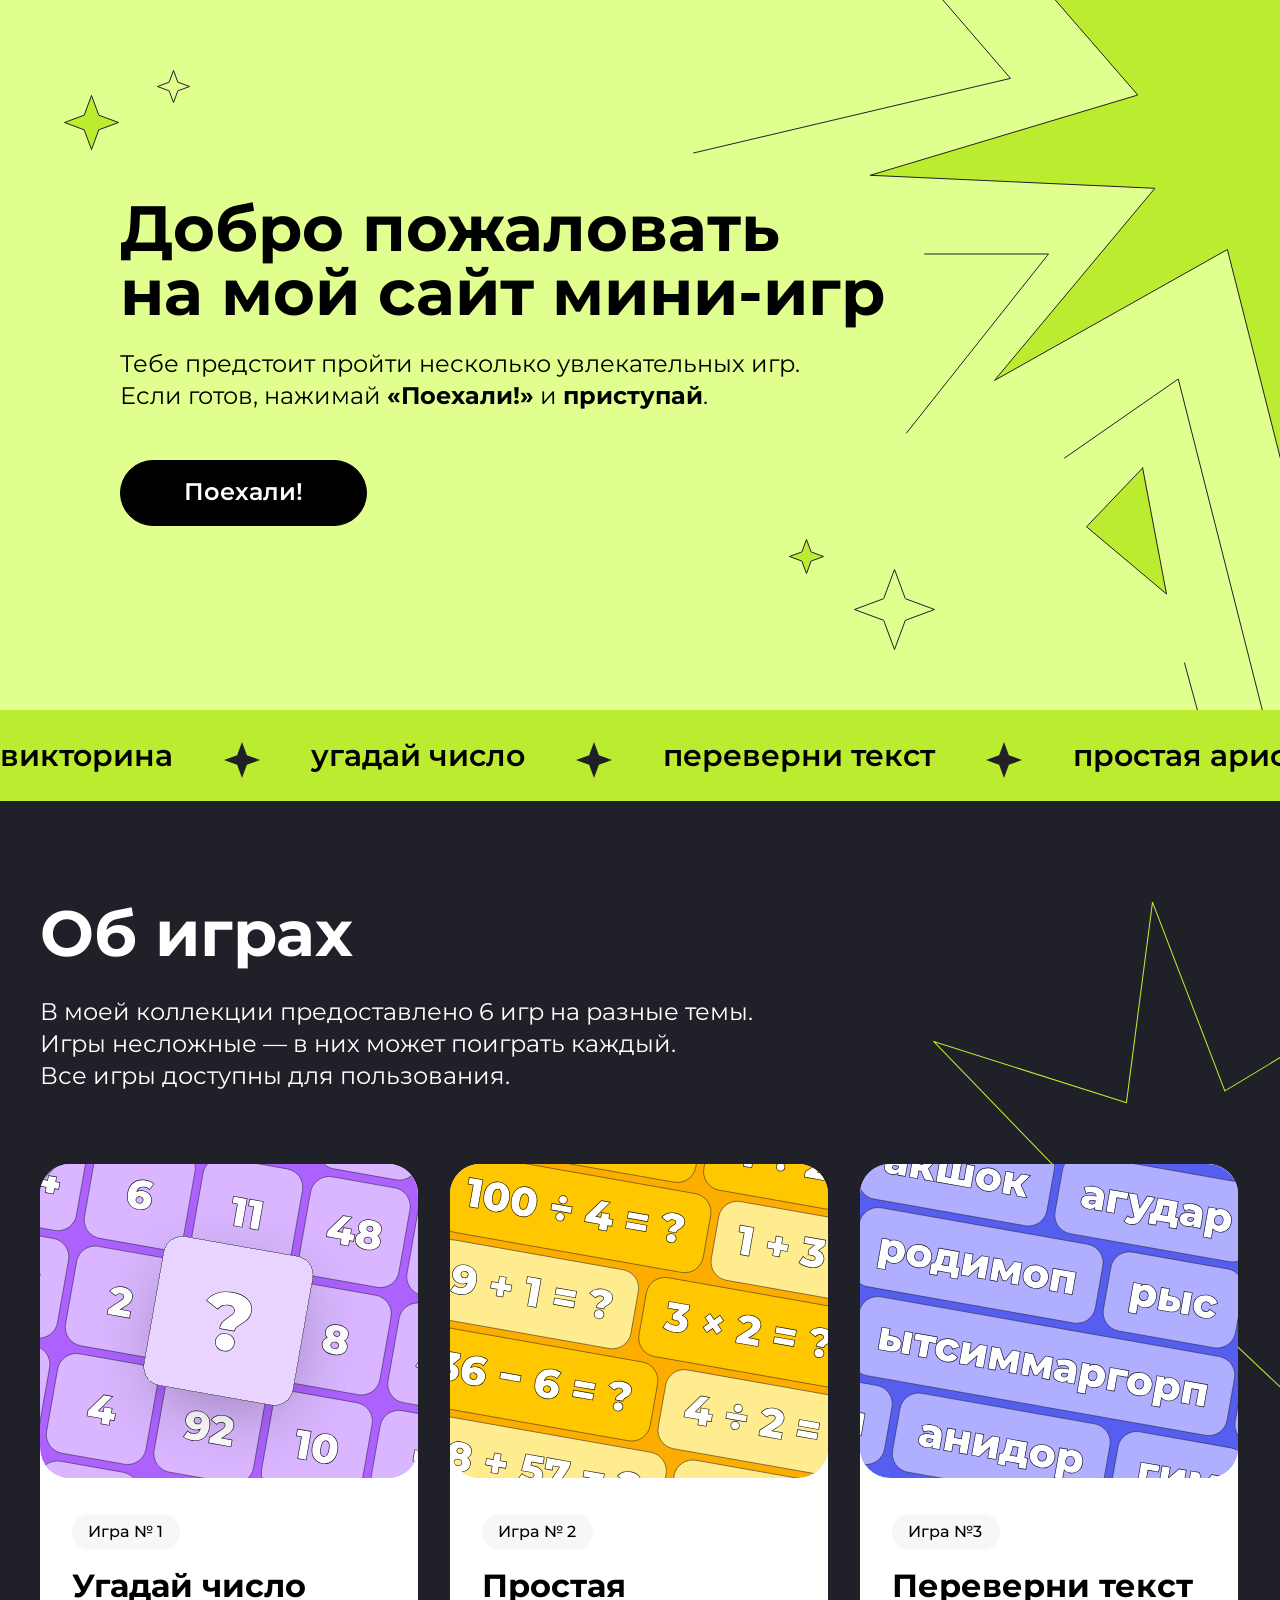
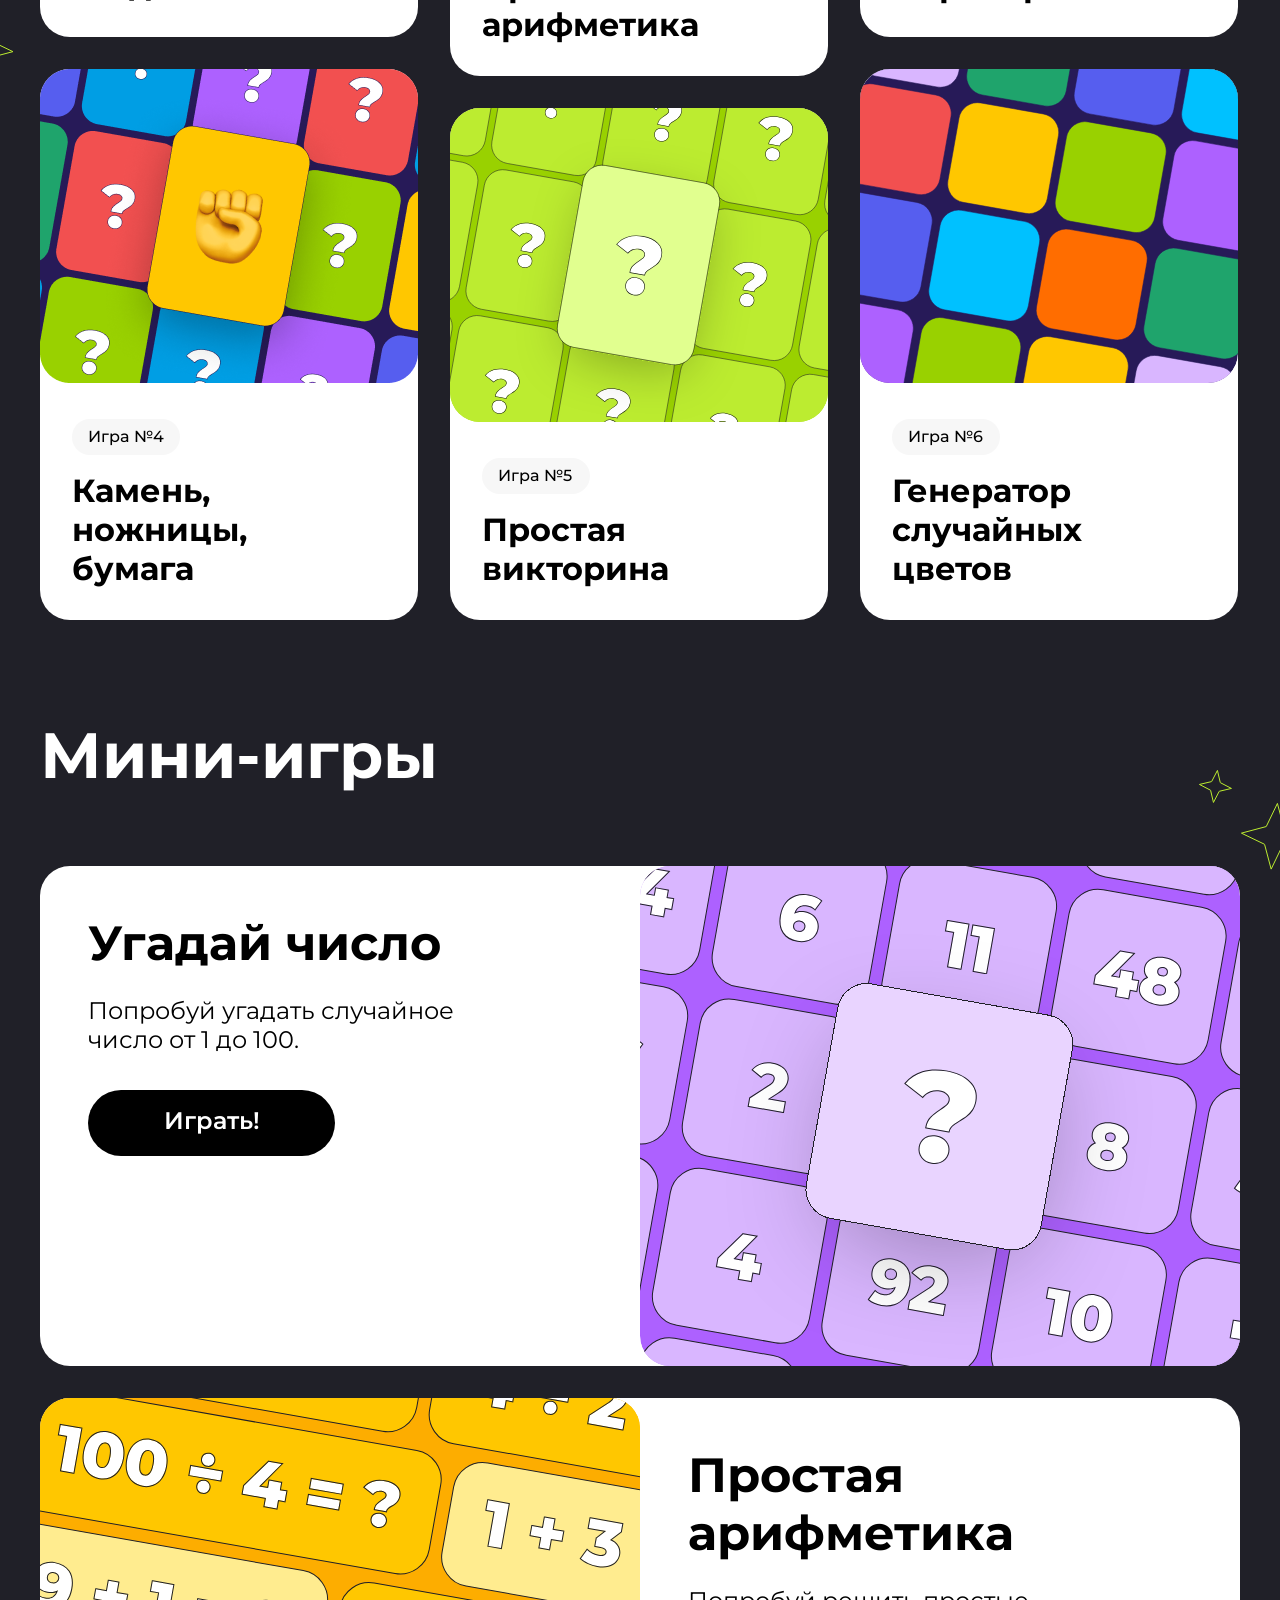
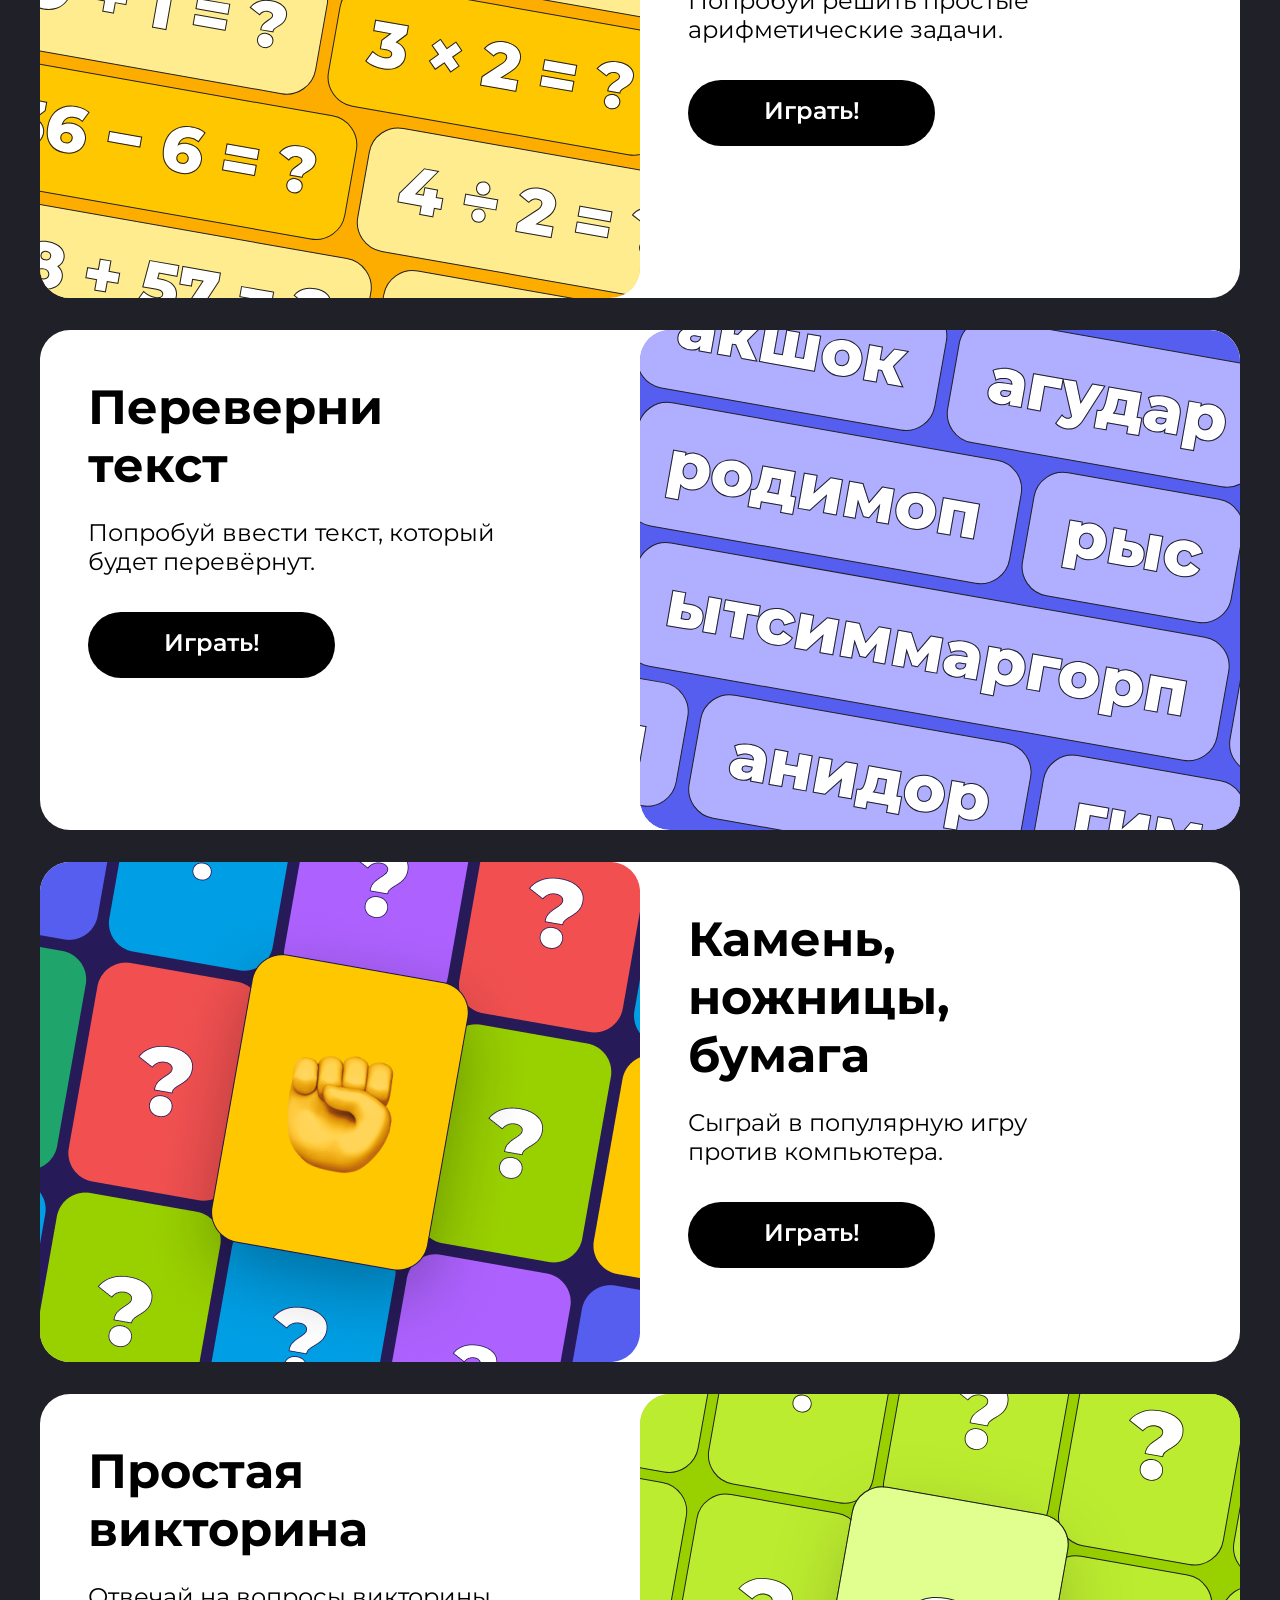
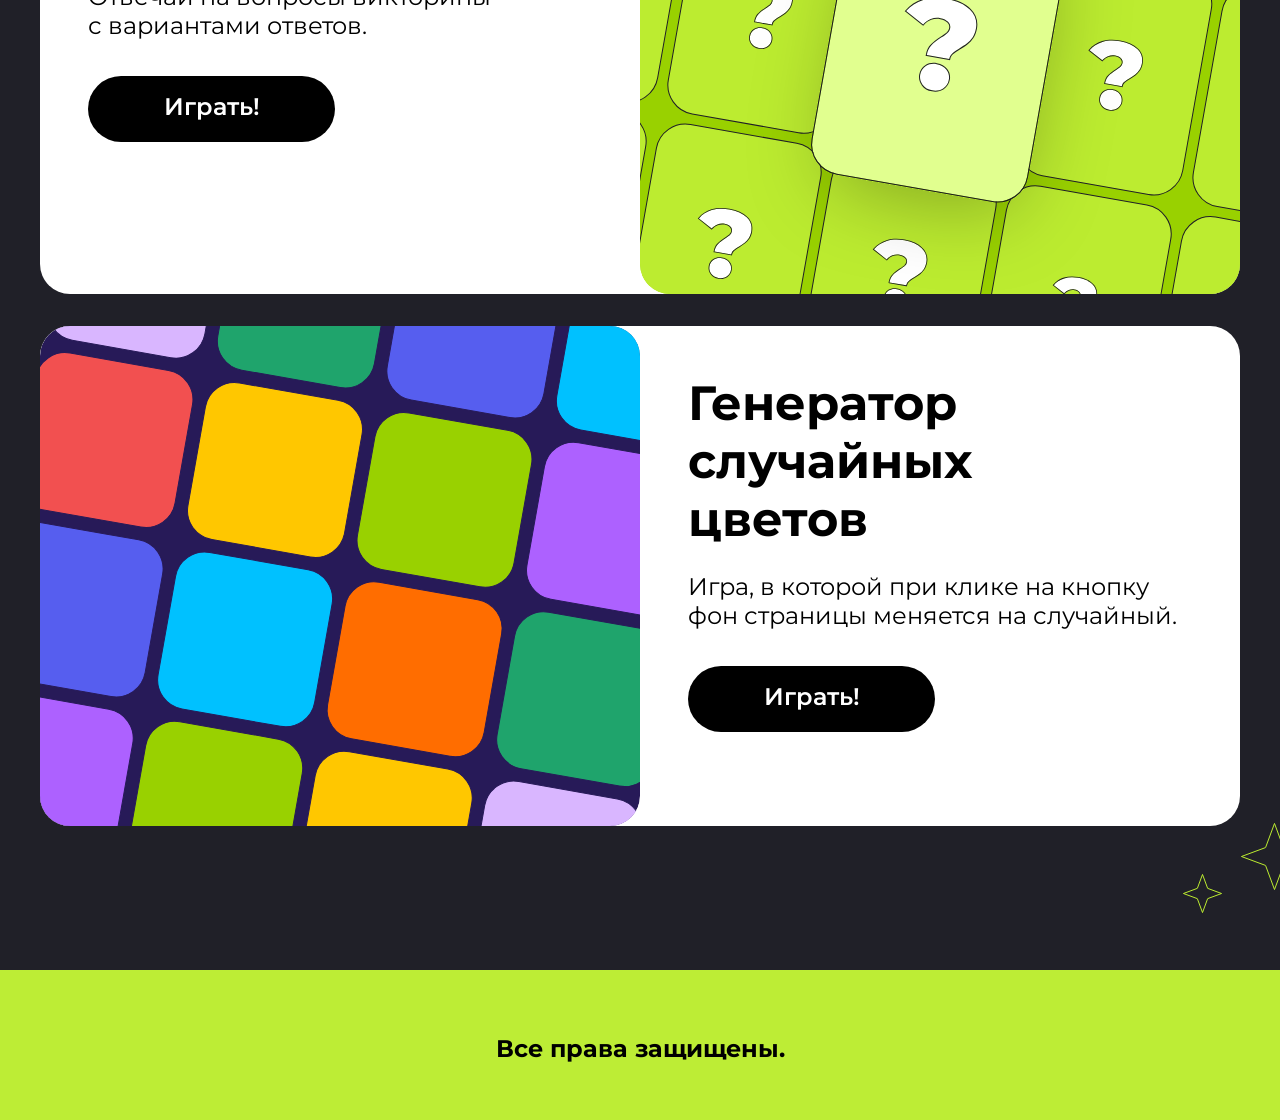
==== commit cb34daf3: "Мои изменения" ====
--- a/index.html
+++ b/index.html
@@ -1,111 +1,485 @@
-<!DOCTYPE html>
+<!doctype html>
 <html lang="en">
-    <head>
-        <meta charset="UTF-8">
-        <meta name="viewport" content="width=device-width, initial-scale=1.0">
-        <title>Document</title>
-        <link rel="preconnect" href="https://fonts.googleapis.com">
-        <link rel="preconnect" href="https://fonts.gstatic.com" crossorigin>
-        <link href="https://fonts.googleapis.com/css2?family=Montserrat:ital,wght@0,100..900;1,100..900&family=Poppins:ital,wght@0,100;0,200;0,300;0,400;0,500;0,600;0,700;0,800;0,900;1,100;1,200;1,300;1,400;1,500;1,600;1,700;1,800;1,900&display=swap" rel="stylesheet">
-        <link rel="stylesheet" href="style.css">
-    </head>
-    <body>
-        <section class="main-wrapper">
-            <section class="top">
-                <section class="top__content center">
-                <img class="top__image-3" src="./img/Star-3.svg" alt="star">
-                <img class="top__image" src="./img/Star-2.svg" alt="star">
-                <img class="top__image-5" src="./img/Star-5.svg" alt="star">
-                <img class="top__image-4" src="./img/Star-4.svg" alt="star">
-                <img class="top__image-1" src="./img/Star-1.svg" alt="star">    
-                    <header class="header">
-                        <section class="header__top">
-                            <p class="header__title">
-                                Добро пожаловать<br>
-                                на мой сайт мини-игр
-                            </p>
-                            <p class="header__description">Тебе предстоит пройти несколько увлекательных игр. Если готов, нажимай <b>«Поехали!»</b> и <b>приступай</b>.</p>
-                        </section>
-                        <a href="#midle" class="header__btn">Поехали!</a>
-                    </header>
-                </section>
-            </section>
-            <img class="main-wrapper__image" src="./img/Frame.jpg" alt="star">
-            <section id="midle" class="midle">
-                <img class="midle__image" src="./img/Star-6.svg" alt="star">
-                <img class="midle__image-7" src="./img/Star-7.svg" alt="star">
-                <img class="midle__image-8" src="./img/Star-8.svg" alt="star">
-                <section class="midle__box">
-                    <p class="midle__title">Об играх</p>
-                    <p class="midle__description">
-                        В моей коллекции предоставлено 6 игр на разные темы.<br>
-                        Игры несложные — в них может поиграть каждый.<br>
-                        Все игры доступны для пользования.
-                    </p>
-                </section>
-                <section class="midle__product-box">
-                    <section class="midle__position">
-                        <a class="midle__link" href="">
-                            <article class="product">
-                                <img src="./img/namber-1.svg" alt="star">
-                                <section class="product__name-box">
-                                    <p class="product__namber">Игрa № 1</p>
-                                    <p class="product__name">Угадай число</p>
-                                </section>
-                            </article>
-                        </a>
-                        <a class="midle__link" href="">
-                            <article class="product product_2 product_btm">
-                                <img src="./img/namber-4.png" alt="star">
-                                <section class="product__name-box">
-                                    <p class="product__namber">Игрa №4</p>
-                                    <p class="product__name">Камень,<br>ножницы,<br>бумага</p>
-                                </section>
-                            </article>
-                        </a>
-                    </section>
-                    <section class="midle__position">
-                        <a class="midle__link" href="">
-                            <article class="product product_1">
-                                <img src="./img/namber-2.svg" alt="star">
-                                <section class="product__name-box">
-                                    <p class="product__namber product__namber_1">Игрa № 2</p>
-                                    <p class="product__name">Простая арифметика</p>
-                                </section>
-                            </article>
-                        </a>
-                        <a class="midle__link" href="">
-                            <article class="product product_1">
-                                <img src="./img/namber-5.svg" alt="star">
-                                <section class="product__name-box">
-                                    <p class="product__namber">Игрa №5</p>
-                                    <p class="product__name">Простая<br> викторина</p>
-                                </section>
-                            </article>
-                        </a>
-                    </section>
-                    <section class="midle__position">
-                        <a class="midle__link" href="">
-                            <article class="product">
-                                <img src="./img/namber-3.svg" alt="star">
-                                <section class="product__name-box">
-                                    <p class="product__namber">Игрa №3</p>
-                                    <p class="product__name">Переверни текст</p>
-                                </section>
-                            </article>
-                        </a>
-                        <a class="midle__link" href="">
-                            <article class="product product_2 product_btm">
-                                <img src="./img/namber-6.svg" alt="star">
-                                <section class="product__name-box">
-                                    <p class="product__namber">Игрa №6</p>
-                                    <p class="product__name">Генератор<br>случайных<br>цветов</p>
-                                </section>
-                            </article>
-                        </a>
-                    </section>
-                </section>
-            </section> 
-        </section>
-    </body>
-</html>+  <head>
+    <meta charset="UTF-8" />
+    <meta name="viewport" content="width=device-width, initial-scale=1.0" />
+    <title>Document</title>
+    <link rel="preconnect" href="https://fonts.googleapis.com" />
+    <link rel="preconnect" href="https://fonts.gstatic.com" crossorigin />
+    <link
+      href="https://fonts.googleapis.com/css2?family=Montserrat:ital,wght@0,100..900;1,100..900&family=Poppins:ital,wght@0,100;0,200;0,300;0,400;0,500;0,600;0,700;0,800;0,900;1,100;1,200;1,300;1,400;1,500;1,600;1,700;1,800;1,900&display=swap"
+      rel="stylesheet"
+    />
+    <link rel="stylesheet" href="style.css" />
+    <script src="script.js"></script>
+  </head>
+
+  <body>
+    <section class="main-wrapper">
+      <section class="top">
+        <section class="top__content center">
+          <img class="top__image-3" src="./img/Star-3.svg" alt="star" />
+          <img class="top__image" src="./img/Star-2.svg" alt="star" />
+          <img class="top__image-5" src="./img/Star-5.svg" alt="star" />
+          <img class="top__image-4" src="./img/Star-4.svg" alt="star" />
+          <img class="top__image-1" src="./img/Star-1.svg" alt="star" />
+          <img class="top__image-6" src="./img/Star-9.svg" alt="star" />
+          <header class="header">
+            <section class="header__top">
+              <p class="header__title">
+                Добро пожаловать<br />
+                на мой сайт мини-игр
+              </p>
+              <p class="header__description">
+                Тебе предстоит пройти несколько увлекательных игр. Если готов,
+                нажимай <b>«Поехали!»</b> и <b>приступай</b>.
+              </p>
+            </section>
+            <a href="#midle" class="header__btn">Поехали!</a>
+          </header>
+        </section>
+      </section>
+      <div class="games-scroll">
+        <div class="scroll-content">
+          <span>викторина</span>
+          <span
+            ><img
+              class="scroll-content__image"
+              src="./img/Star-14.svg"
+              alt="star"
+          /></span>
+          <span>угадай число</span>
+          <span
+            ><img
+              class="scroll-content__image"
+              src="./img/Star-14.svg"
+              alt="star"
+          /></span>
+          <span>переверни текст</span>
+          <span
+            ><img
+              class="scroll-content__image"
+              src="./img/Star-14.svg"
+              alt="star"
+          /></span>
+          <span>простая арифметика</span>
+          <span
+            ><img
+              class="scroll-content__image"
+              src="./img/Star-14.svg"
+              alt="star"
+          /></span>
+          <span>камень, ножницы, бумага</span>
+          <span
+            ><img
+              class="scroll-content__image"
+              src="./img/Star-14.svg"
+              alt="star"
+          /></span>
+          <span>генератор случайных цветов</span>
+          <span
+            ><img
+              class="scroll-content__image"
+              src="./img/Star-14.svg"
+              alt="star"
+          /></span>
+        </div>
+      </div>
+      <section id="midle" class="midle center">
+        <img class="midle__image" src="./img/Star-6.svg" alt="star" />
+        <img class="midle__image-7" src="./img/Star-7.svg" alt="star" />
+        <img class="midle__image-8" src="./img/Star-8.svg" alt="star" />
+        <section class="midle__box">
+          <p class="midle__mobile">Мини-игры</p>
+          <p class="midle__title">Об играх</p>
+          <p class="midle__description">
+            В моей коллекции предоставлено 6 игр на разные темы.<br />
+            Игры несложные — в них может поиграть каждый.<br />
+            Все игры доступны для пользования.
+          </p>
+        </section>
+        <section class="midle__product-box">
+          <section class="midle__position">
+            <a class="midle__link" href="#article">
+              <article class="product">
+                <img
+                  class="product__image"
+                  src="./img/namber-1.svg"
+                  alt="star"
+                />
+                <section class="product__name-box">
+                  <p class="product__namber">Игрa № 1</p>
+                  <p class="product__name">Угадай число</p>
+                </section>
+              </article>
+            </a>
+            <a class="midle__link" href="#article-4">
+              <article class="product product_2 product_btm">
+                <img
+                  class="product__image"
+                  src="./img/namber-4.png"
+                  alt="star"
+                />
+                <section class="product__name-box">
+                  <p class="product__namber">Игрa №4</p>
+                  <p class="product__name">Камень,<br />ножницы,<br />бумага</p>
+                </section>
+              </article>
+            </a>
+          </section>
+          <section class="midle__position">
+            <a class="midle__link" href="#article-2">
+              <article class="product product_1">
+                <img
+                  class="product__image"
+                  src="./img/namber-2.svg"
+                  alt="star"
+                />
+                <section class="product__name-box">
+                  <p class="product__namber product__namber_1">Игрa № 2</p>
+                  <p class="product__name">Простая арифметика</p>
+                </section>
+              </article>
+            </a>
+            <a class="midle__link" href="#article-5">
+              <article class="product product_1">
+                <img
+                  class="product__image"
+                  src="./img/namber-5.svg"
+                  alt="star"
+                />
+                <section class="product__name-box">
+                  <p class="product__namber">Игрa №5</p>
+                  <p class="product__name">
+                    Простая<br />
+                    викторина
+                  </p>
+                </section>
+              </article>
+            </a>
+          </section>
+          <section class="midle__position">
+            <a class="midle__link" href="#article-3">
+              <article class="product">
+                <img
+                  class="product__image"
+                  src="./img/namber-3.svg"
+                  alt="star"
+                />
+                <section class="product__name-box">
+                  <p class="product__namber">Игрa №3</p>
+                  <p class="product__name">Переверни текст</p>
+                </section>
+              </article>
+            </a>
+            <a class="midle__link" href="#article-6">
+              <article class="product product_2">
+                <img
+                  class="product__image"
+                  src="./img/namber-6.svg"
+                  alt="star"
+                />
+                <section class="product__name-box">
+                  <p class="product__namber">Игрa №6</p>
+                  <p class="product__name">
+                    Генератор<br />случайных<br />цветов
+                  </p>
+                </section>
+              </article>
+            </a>
+          </section>
+        </section>
+        <section class="midle__product-box-2">
+          <article class="product-2">
+            <img class="product-2__image" src="./img/namber-1.svg" alt="star" />
+            <section class="product-2__name-box">
+              <p class="product-2__name">Угадай число</p>
+              <p class="product-2__description">
+                Попробуй угадать случайное<br />число от 1 до 100.
+              </p>
+            </section>
+            <a href="javascript:void(0)" class="product-2__btn">Играть!</a>
+          </article>
+          <article class="product-2 product-2_1">
+            <img class="product-2__image" src="./img/namber-2.svg" alt="star" />
+            <section class="product-2__name-box">
+              <p class="product-2__name">Простая арифметика</p>
+              <p class="product-2__description">
+                Попробуй решить простые арифметические задачи.
+              </p>
+            </section>
+            <a href="" class="product-2__btn2">Играть!</a>
+          </article>
+          <article class="product-2 product-2_1">
+            <img class="product-2__image" src="./img/namber-3.svg" alt="star" />
+            <section class="product-2__name-box">
+              <p class="product-2__name">Переверни<br />текст</p>
+              <p class="product-2__description">
+                Попробуй ввести текст, который будет перевёрнут.
+              </p>
+            </section>
+            <a href="" class="product-2__btn3">Играть!</a>
+          </article>
+          <article class="product-2 product-2_2 product-2_btm">
+            <img class="product-2__image" src="./img/namber-4.png" alt="star" />
+            <section class="product-2__name-box">
+              <p class="product-2__name">Камень,<br />ножницы,<br />бумага</p>
+              <p class="product-2__description">
+                Сыграй в популярную игру<br />против компьютера.
+              </p>
+            </section>
+            <a href="" onclick="openRPS()" class="product-2__btn4">Играть!</a>
+          </article>
+          <article class="product-2 product-2_1">
+            <img class="product-2__image" src="./img/namber-5.svg" alt="star" />
+            <section class="product-2__name-box">
+              <p class="product-2__name">
+                Простая<br />
+                викторина
+              </p>
+              <p class="product-2__description">
+                Отвечай на вопросы викторины<br />с вариантами ответов.
+              </p>
+            </section>
+            <a href="" class="product-2__btn6">Играть!</a>
+          </article>
+          <article class="product-2 product-2_3">
+            <img class="product-2__image" src="./img/namber-6.svg" alt="star" />
+            <section class="product-2__name-box">
+              <p class="product-2__name">
+                Генератор<br />случайных<br />цветов
+              </p>
+              <p class="product-2__description">
+                Игра, в которой при клике<br />на кнопку фон страницы<br />меняется
+                на случайный.
+              </p>
+            </section>
+            <a href="javascript:void(0)" class="product-2__btn5 js-change-b"
+              >Играть!</a
+            >
+          </article>
+        </section>
+      </section>
+      <section class="bottom center">
+        <img class="bottom__image" src="./img/Star-10.svg" alt="star" />
+        <img class="bottom__image-2" src="./img/Star-11.svg" alt="star" />
+        <img class="bottom__image-3" src="./img/Star-12.svg" alt="star" />
+        <img class="bottom__image-4" src="./img/Star-13.svg" alt="star" />
+        <section class="bottom__box">
+          <p class="bottom__title">Мини-игры</p>
+        </section>
+        <section class="bottom__product-box">
+          <article id="article" class="product-3">
+            <section class="product-3__btn-box">
+              <section class="product-3__name-box">
+                <p class="product-3__name">Угадай число</p>
+                <p class="product-3__description">
+                  Попробуй угадать случайное<br />число от 1 до 100.
+                </p>
+              </section>
+              <a href="javascript:void(0)" class="product-3__btn">Играть!</a>
+            </section>
+            <img src="./img/namber-7.svg" alt="star" />
+          </article>
+          <article id="article-2" class="product-3 product-3_1">
+            <img src="./img/namber-8.svg" alt="star" />
+            <section class="product-3__btn-box">
+              <section class="product-3__name-box">
+                <p class="product-3__name">Простая арифметика</p>
+                <p class="product-3__description">
+                  Попробуй решить простые арифметические задачи.
+                </p>
+              </section>
+              <a href="#" class="product-3__btn2">Играть!</a>
+            </section>
+          </article>
+          <article id="article-3" class="product-3 product-3_1">
+            <section class="product-3__btn-box">
+              <section class="product-3__name-box">
+                <p class="product-3__name">Переверни<br />текст</p>
+                <p class="product-3__description">
+                  Попробуй ввести текст, который<br />
+                  будет перевёрнут.
+                </p>
+              </section>
+              <a href="javascript:void(0)" class="product-3__btn3">Играть!</a>
+            </section>
+            <img src="./img/namber-9.svg" alt="star" />
+          </article>
+          <article id="article-4" class="product-3 product-3_2 product-3_btm">
+            <img src="./img/namber-10.png" alt="star" />
+            <section class="product-3__btn-box">
+              <section class="product-3__name-box">
+                <p class="product-3__name">Камень,<br />ножницы,<br />бумага</p>
+                <p class="product-3__description">
+                  Сыграй в популярную игру<br />против компьютера.
+                </p>
+              </section>
+              <a
+                href="javascript:void(0)"
+                onclick="openRPS()"
+                class="product-3__btn4"
+                >Играть!</a
+              >
+            </section>
+          </article>
+          <article id="article-5" class="product-3 product-3_1">
+            <section class="product-3__btn-box">
+              <section class="product-3__name-box">
+                <p class="product-3__name">
+                  Простая<br />
+                  викторина
+                </p>
+                <p class="product-3__description">
+                  Отвечай на вопросы викторины<br />с вариантами ответов.
+                </p>
+              </section>
+              <a href="javascript:void(0)" class="product-3__btn6">Играть!</a>
+            </section>
+            <img src="./img/namber-11.svg" alt="star" />
+          </article>
+          <article id="article-6" class="product-3 product-3_3">
+            <img src="./img/namber-12.svg" alt="star" />
+            <section class="product-3__btn-box">
+              <section class="product-3__name-box">
+                <p class="product-3__name">
+                  Генератор<br />случайных<br />цветов
+                </p>
+                <p class="product-3__description">
+                  Игра, в которой при клике на кнопку фон страницы меняется на
+                  случайный.
+                </p>
+              </section>
+              <a href="" class="product-3__btn5">Играть!</a>
+            </section>
+          </article>
+        </section>
+      </section>
+      <footer class="footer">
+        <p class="footer__title"><b>Все права защищены.</b></p>
+      </footer>
+    </section>
+    <div class="game-modal">
+      <div class="game-modal__content">
+        <span class="game-modal__close">&times;</span>
+        <h2>Угадай число</h2>
+        <p>Я загадал число от 1 до 100.</p>
+
+        <div class="game-modal__input-group">
+          <input
+            class="game-modal__input"
+            type="number"
+            placeholder="50"
+            min="1"
+            max="100"
+          />
+          <button class="game-modal__btn">Проверить</button>
+        </div>
+
+        <p class="game-modal__text"></p>
+        <button class="game-modal__btn2" style="display: none">
+          Играть снова
+        </button>
+      </div>
+    </div>
+    <div class="math-modal-overlay">
+      <div class="math-modal-content">
+        <span class="math-close">&times;</span>
+        <h2 class="math-title">Реши задачу</h2>
+        <div class="math-question"></div>
+        <input type="number" class="math-input" placeholder="?" />
+        <button id="math-check" class="math-submit-btn">Проверить</button>
+        <p class="math-message"></p>
+      </div>
+    </div>
+    <div class="reverse-modal">
+      <div
+        style="
+          background: #fff;
+          padding: 25px;
+          border-radius: 15px;
+          text-align: center;
+          color: #000;
+          width: 300px;
+          position: relative;
+        "
+      >
+        <h3 style="margin-top: 0">Переверни текст</h3>
+        <input
+          type="text"
+          class="reverseInput"
+          placeholder="Введите текст"
+          style="
+            width: 100%;
+            padding: 10px;
+            margin: 15px 0;
+            border: 1px solid #ccc;
+            border-radius: 5px;
+            box-sizing: border-box;
+          "
+        />
+        <button
+          class="reverseAction"
+          style="border: none; cursor: pointer; width: 100%"
+        >
+          Перевернуть
+        </button>
+
+        <div
+          style="
+            margin-top: 15px;
+            background: #f0f0f0;
+            padding: 10px;
+            border-radius: 5px;
+            min-height: 20px;
+          "
+        >
+          <p
+            class="reverseResult"
+            style="
+              margin: 0;
+              font-weight: bold;
+              word-break: break-all;
+              color: #333;
+            "
+          ></p>
+        </div>
+
+        <button
+          class="reverseClose"
+          style="
+            margin-top: 15px;
+            background: none;
+            border: none;
+            color: #777;
+            cursor: pointer;
+            text-decoration: underline;
+          "
+        >
+          Закрыть
+        </button>
+      </div>
+    </div>
+    <div id="rpsModal" class="modal">
+      <div class="modal-content">
+        <span class="close-btn" onclick="closeRPS()">&times;</span>
+        <h2>Камень, Ножницы, Бумага</h2>
+        <p>Сделайте ваш ход:</p>
+        <div class="choices">
+          <button onclick="playRPS('камень')">Камень</button>
+          <button onclick="playRPS('ножницы')">Ножницы</button>
+          <button onclick="playRPS('бумага')">Бумага</button>
+        </div>
+        <div id="rpsResult" class="result-area"></div>
+      </div>
+    </div>
+    <div id="quiz-modal" class="quiz-modal-overlay">
+      <div class="quiz-modal-content">
+        <h2 id="quiz-question">Вопрос появится здесь</h2>
+        <div id="quiz-options" class="quiz-options-container"></div>
+        <p id="quiz-message" class="quiz-message"></p>
+        <button id="quiz-close" class="quiz-close-link">Закрыть</button>
+      </div>
+    </div>
+  </body>
+</html>
--- a/style.css
+++ b/style.css
@@ -18,18 +18,39 @@
   font-size: 16px;
 }
 
-.main-wrapper {
-  max-width: 1440px;
-  margin-left: auto;
-  margin-right: auto;
-  position: relative;
-  z-index: 1;
-}
-.main-wrapper__image {
+.games-scroll {
+  width: 100%;
+  overflow: hidden;
+  padding: 10px 0;
+  font-weight: 600;
+  font-size: 30px;
+  background-color: #bcec30;
   position: absolute;
   z-index: 3;
 }
 
+.scroll-content {
+  display: flex;
+  align-items: center;
+  gap: 51px;
+  padding: 5px 0;
+  animation: scroll-left 12s linear infinite;
+  white-space: nowrap;
+}
+.scroll-content__image {
+  height: 36px;
+  width: 36px;
+  margin-top: 17px;
+}
+
+@keyframes scroll-left {
+  0% {
+    transform: translateX(0);
+  }
+  100% {
+    transform: translateX(-100%);
+  }
+}
 .top {
   background-image: url(./img/top.jpg);
   height: 710px;
@@ -63,6 +84,13 @@
   right: 0;
   z-index: 2;
 }
+.top__image-6 {
+  display: none;
+  position: absolute;
+  z-index: 2;
+  top: 0;
+  right: 0;
+}
 
 .center {
   padding-left: calc(50% - 600px);
@@ -81,7 +109,6 @@
 }
 .header__title {
   font-size: 64px;
-  width: 769px;
   font-weight: 700;
   line-height: 100%;
 }
@@ -119,20 +146,20 @@
 .midle__image {
   position: absolute;
   margin-top: 770px;
-  margin-left: 25px;
+  margin-left: -100px;
   z-index: 1;
 }
 .midle__image-7 {
   position: absolute;
   z-index: 1;
-  margin-left: 40px;
   margin-top: 822px;
+  margin-left: -80px;
 }
 .midle__image-8 {
   position: absolute;
   z-index: 1;
-  margin-left: 908px;
-  margin-top: 107px;
+  margin-left: 808px;
+  margin-top: 100px;
   width: 584px;
   height: 584px;
 }
@@ -140,12 +167,14 @@
   color: white;
   position: absolute;
   z-index: 2;
-  margin-left: 119px;
   margin-top: 94px;
   display: flex;
   flex-direction: column;
   gap: 24px;
 }
+.midle__mobile {
+  display: none;
+}
 .midle__title {
   font-weight: 700;
   font-size: 64px;
@@ -160,9 +189,8 @@
   position: absolute;
   z-index: 3;
   display: flex;
-  margin-left: 119px;
   -moz-column-gap: 32px;
-       column-gap: 32px;
+  column-gap: 32px;
 }
 .midle__position {
   display: flex;
@@ -172,6 +200,9 @@
 .midle__link:hover {
   transform: scale(1.05);
   transition: transform 0.3s ease-in-out;
+}
+.midle__product-box-2 {
+  display: none;
 }
 
 .product {
@@ -193,7 +224,7 @@
   margin-top: 32px;
 }
 .product__namber {
-  background-color: #F7F7F7;
+  background-color: #f7f7f7;
   width: 108px;
   height: 36px;
   font-weight: 500;
@@ -207,7 +238,814 @@
 }
 .product__name {
   margin-top: 16px;
-  color: black;
   font-size: 32px;
   font-weight: 700;
-}/*# sourceMappingURL=style.css.map */+  color: black;
+}
+
+.bottom {
+  background-image: url(./img/Rectangle.jpg);
+  height: 3500px;
+  padding-top: 46px;
+  position: relative;
+}
+.bottom__image {
+  margin-top: 53px;
+  position: absolute;
+  margin-left: 1158px;
+}
+.bottom__image-2 {
+  position: absolute;
+  margin-top: 86px;
+  margin-left: 1200px;
+}
+.bottom__image-3 {
+  position: absolute;
+  margin-top: 3306px;
+  margin-left: 1200px;
+}
+.bottom__image-4 {
+  position: absolute;
+  margin-top: 3357px;
+  margin-left: 1142px;
+}
+.bottom__title {
+  font-weight: 700;
+  font-size: 64px;
+  color: white;
+  margin-bottom: 72px;
+}
+.bottom__product-box {
+  display: flex;
+  flex-direction: column;
+  gap: 32px;
+}
+
+.product-3 {
+  display: flex;
+  border-radius: 30px;
+  background-color: white;
+  width: 1200px;
+  height: 500px;
+}
+.product-3__btn-box {
+  display: flex;
+  flex-direction: column;
+  padding: 48px 48px;
+  gap: 36px;
+}
+.product-3__name-box {
+  display: flex;
+  flex-direction: column;
+  gap: 24px;
+  width: 504px;
+}
+.product-3__name {
+  font-weight: 700;
+  font-size: 48px;
+}
+.product-3__description {
+  font-weight: 400;
+  font-size: 24px;
+}
+
+.product-3__btn,
+.product-3__btn2,
+.product-3__btn3,
+.product-3__btn4,
+.product-3__btn5,
+.product-3__btn6 {
+  width: 247px;
+  height: 66px;
+  border-radius: 60px;
+  background-color: black;
+  color: white;
+  font-size: 24px;
+  font-weight: 600;
+  text-align: center;
+  padding-top: 16px;
+}
+.product-3__btn:hover,
+.product-3__btn2:hover,
+.product-3__btn3:hover,
+.product-3__btn4:hover,
+.product-3__btn5:hover,
+.product-3__btn6:hover {
+  color: black;
+  background-color: white;
+  border: 1px solid black;
+}
+
+.game-modal {
+  display: none;
+  position: fixed;
+  top: 0;
+  left: 0;
+  width: 100%;
+  height: 100%;
+  background: rgba(0, 0, 0, 0.7);
+  backdrop-filter: blur(5px);
+  z-index: 1000;
+  justify-content: center;
+  align-items: center;
+}
+.game-modal__content {
+  background: white;
+  padding: 30px;
+  border-radius: 20px;
+  text-align: center;
+  position: relative;
+  width: 90%;
+  max-width: 400px;
+  box-shadow: 0 10px 30px rgba(0, 0, 0, 0.3);
+}
+.game-modal__close {
+  position: absolute;
+  top: 15px;
+  right: 20px;
+  font-size: 28px;
+  cursor: pointer;
+  color: #333;
+}
+.game-modal__input-group {
+  margin: 20px 0;
+}
+.game-modal__input-group input {
+  padding: 10px;
+  width: 70px;
+  border: 2px solid #ddd;
+  border-radius: 8px;
+  margin-right: 10px;
+}
+.game-modal__input-group button {
+  padding: 10px 20px;
+  background: #000;
+  color: white;
+  border: none;
+  border-radius: 8px;
+  cursor: pointer;
+}
+
+.math-modal-overlay {
+  display: none;
+  position: fixed;
+  top: 0;
+  left: 0;
+  width: 100%;
+  height: 100%;
+  background: rgba(0, 0, 0, 0.85);
+  z-index: 1000;
+  justify-content: center;
+  align-items: center;
+  backdrop-filter: blur(5px);
+}
+
+.math-modal-content {
+  background: #fff;
+  padding: 40px;
+  border-radius: 20px;
+  text-align: center;
+  max-width: 400px;
+  width: 90%;
+  position: relative;
+  box-shadow: 0 20px 40px rgba(0, 0, 0, 0.3);
+}
+
+.math-close {
+  position: absolute;
+  top: 15px;
+  right: 20px;
+  font-size: 30px;
+  cursor: pointer;
+  color: #888;
+}
+
+.math-question {
+  font-size: 3rem;
+  font-weight: bold;
+  margin: 20px 0;
+  color: #333;
+}
+
+.math-input {
+  width: 100%;
+  padding: 12px;
+  font-size: 1.5rem;
+  border: 2px solid #eee;
+  border-radius: 10px;
+  margin-bottom: 20px;
+  text-align: center;
+}
+
+.math-submit-btn {
+  background: #28a745;
+  color: white;
+  border: none;
+  padding: 15px 30px;
+  border-radius: 10px;
+  font-size: 1.1rem;
+  cursor: pointer;
+  width: 100%;
+}
+
+.math-submit-btn:hover {
+  background: #218838;
+}
+
+.math-message {
+  margin-top: 15px;
+  font-weight: 500;
+  height: 20px;
+}
+
+.reverse-modal {
+  display: none;
+}
+.reverse-modal .reverseAction {
+  background-color: #2e2e2e;
+  color: #fff;
+  padding: 10px 20px;
+  text-decoration: none;
+  display: inline-block;
+  transition: 0.3s;
+}
+.reverse-modal .reverseAction:hover {
+  background-color: #4a4a4a;
+}
+.reverse-modal input:focus {
+  outline: 2px solid #000;
+  border-color: transparent;
+}
+
+.modal-active {
+  display: flex !important;
+}
+
+.quiz-modal-overlay {
+  display: none;
+  position: fixed;
+  top: 0;
+  left: 0;
+  width: 100%;
+  height: 100%;
+  background: rgba(0, 0, 0, 0.8);
+  z-index: 2500;
+  align-items: center;
+  justify-content: center;
+}
+.quiz-modal-overlay .quiz-modal-content {
+  background: #fff;
+  padding: 30px;
+  border-radius: 20px;
+  text-align: center;
+  width: 350px;
+  color: #000;
+}
+.quiz-modal-overlay .quiz-modal-content h2 {
+  font-size: 20px;
+  margin-bottom: 20px;
+}
+.quiz-modal-overlay .quiz-modal-content .quiz-options-container {
+  display: flex;
+  flex-direction: column;
+  gap: 10px;
+}
+.quiz-modal-overlay .quiz-modal-content .quiz-options-container button {
+  padding: 12px;
+  border: 1px solid #ccc;
+  border-radius: 8px;
+  background: #f9f9f9;
+  cursor: pointer;
+  font-size: 16px;
+  transition: 0.2s;
+}
+.quiz-modal-overlay .quiz-modal-content .quiz-options-container button:hover {
+  background: #e0e0e0;
+}
+.quiz-modal-overlay .quiz-modal-content .quiz-message {
+  margin-top: 15px;
+  font-weight: bold;
+  min-height: 20px;
+}
+.quiz-modal-overlay .quiz-modal-content .quiz-close-link {
+  margin-top: 20px;
+  background: none;
+  border: none;
+  color: #777;
+  text-decoration: underline;
+  cursor: pointer;
+}
+
+.modal {
+  display: none;
+  position: fixed;
+  top: 0;
+  left: 0;
+  width: 100%;
+  height: 100%;
+  background-color: rgba(0, 0, 0, 0.7);
+  z-index: 10000;
+  justify-content: center;
+  align-items: center;
+}
+
+.modal-content {
+  background-color: white;
+  padding: 30px;
+  border-radius: 15px;
+  text-align: center;
+  min-width: 300px;
+  position: relative;
+  color: black;
+}
+
+.close-btn {
+  position: absolute;
+  top: 10px;
+  right: 20px;
+  font-size: 30px;
+  cursor: pointer;
+}
+
+.footer {
+  background-image: url(./img/Rectangle.svg);
+  height: 150px;
+  text-align: center;
+  padding: 64px;
+}
+.footer__title {
+  font-weight: 600px;
+  font-size: 24px;
+}
+
+.reverse-modal {
+  display: none;
+  position: fixed;
+  top: 0;
+  left: 0;
+  width: 100%;
+  height: 100%;
+  background: rgba(0, 0, 0, 0.8);
+  z-index: 1000;
+  align-items: center;
+  justify-content: center;
+}
+
+@media (max-width: 767px) {
+  .games-scroll {
+    width: 100%;
+    overflow: hidden;
+    padding: 10px 0;
+    font-weight: 600;
+    font-size: 16px;
+    background-color: #bcec30;
+    position: absolute;
+    z-index: 3;
+  }
+  .scroll-content {
+    display: flex;
+    align-items: center;
+    gap: 27px;
+    padding: 5px 0;
+    animation: scroll-left 12s linear infinite;
+    white-space: nowrap;
+  }
+  .scroll-content__image {
+    height: 19px;
+    width: 19px;
+    margin-top: 7px;
+  }
+  .top {
+    padding: 147px 0;
+    justify-content: center;
+    display: flex;
+    height: 668px;
+  }
+  .top__image-3 {
+    width: 21px;
+    height: 21px;
+    margin-left: -60px;
+    top: 64px;
+  }
+  .top__image {
+    width: 35px;
+    height: 35px;
+    margin-left: -20px;
+    top: 97px;
+  }
+  .top__image-5 {
+    width: 18px;
+    height: 18px;
+    margin-right: -355px;
+    bottom: 69px;
+  }
+  .top__image-4 {
+    width: 39px;
+    height: 41px;
+    margin-right: -293px;
+    bottom: 26px;
+  }
+  .top__image-1 {
+    display: none;
+  }
+  .top__image-6 {
+    display: block;
+  }
+  .header {
+    text-align: center;
+    gap: 36px;
+  }
+  .header__title {
+    font-size: 40px;
+    width: 262px;
+    margin-left: 17px;
+    line-height: 47px;
+  }
+  .header__description {
+    font-size: 16px;
+    width: 296px;
+  }
+  .header__btn {
+    width: 285px;
+    height: 55px;
+    font-size: 16px;
+  }
+  .midle {
+    margin-top: 51px;
+    height: 3740px;
+    display: flex;
+    justify-content: center;
+  }
+  .midle__image {
+    display: none;
+  }
+  .midle__image-7 {
+    display: none;
+  }
+  .midle__image-8 {
+    display: none;
+  }
+  .midle__mobile {
+    display: block;
+    font-size: 40px;
+    font-weight: 700;
+    color: white;
+    margin-left: -90px;
+    margin-top: -48px;
+  }
+  .midle__title {
+    display: none;
+  }
+  .midle__description {
+    display: none;
+  }
+  .midle__product-box {
+    display: none;
+  }
+  .midle__product-box-2 {
+    display: block;
+    display: flex;
+    flex-direction: column;
+    gap: 24px;
+    margin-top: 145px;
+    padding-bottom: 48px;
+  }
+  .product-2 {
+    border-radius: 30px;
+    width: 378px;
+    height: 528px;
+    border: none;
+    outline: none;
+    width: 343px;
+  }
+  .product-2_1 {
+    height: 567px;
+  }
+  .product-2_2 {
+    height: 606px;
+  }
+  .product-2_3 {
+    height: 626px;
+  }
+  .product-2__image {
+    width: 343px;
+  }
+  .product-2__name-box {
+    margin-left: 32px;
+    margin-top: 29px;
+    display: flex;
+    flex-direction: column;
+    gap: 16px;
+  }
+  .product-2__name {
+    color: black;
+    font-size: 32px;
+    font-weight: 700;
+  }
+  .product-2__description {
+    font-size: 16px;
+    font-weight: 400;
+  }
+  .product-3__btn,
+  .product-3__btn2,
+  .product-3__btn3,
+  .product-3__btn4,
+  .product-3__btn5,
+  .product-3__btn6 {
+    border: 1px solid black;
+    color: white;
+    background-color: black;
+    border-radius: 60px;
+    display: inline-block;
+    height: 55px;
+    width: 285px;
+    margin-top: 32px;
+    margin-left: 29px;
+    font-weight: 600;
+    font-size: 16px;
+    text-align: center;
+    padding-top: 16px;
+  }
+  .game-modal {
+    display: none;
+    position: fixed;
+    top: 0;
+    left: 0;
+    width: 100vw;
+    height: 100%;
+    background: rgba(0, 0, 0, 0.7);
+    backdrop-filter: blur(5px);
+    z-index: 1000;
+    justify-content: center;
+    align-items: center;
+  }
+  .game-modal__content {
+    background: white;
+    padding: 30px;
+    border-radius: 20px;
+    text-align: center;
+    position: relative;
+    width: 90%;
+    max-width: 400px;
+    box-shadow: 0 10px 30px rgba(0, 0, 0, 0.3);
+    margin: 0;
+  }
+  .game-modal__close {
+    position: absolute;
+    top: 15px;
+    right: 20px;
+    font-size: 28px;
+    cursor: pointer;
+    color: #333;
+  }
+  .game-modal__input-group {
+    margin: 20px 0;
+  }
+  .game-modal__input-group input {
+    padding: 10px;
+    width: 70px;
+    border: 2px solid #ddd;
+    border-radius: 8px;
+    margin-right: 10px;
+  }
+  .game-modal__input-group button {
+    padding: 10px 20px;
+    background: #000;
+    color: white;
+    border: none;
+    border-radius: 8px;
+    cursor: pointer;
+  }
+  .bottom {
+    display: none;
+    height: 100px;
+    padding: 40px;
+  }
+  .bottom__title {
+    font-size: 16px;
+  }
+  .footer {
+    height: 100px;
+    padding: 40px;
+  }
+  .footer__title {
+    font-size: 16px;
+  }
+  .math-modal-overlay {
+    display: none;
+    position: fixed;
+    top: 0;
+    left: 0;
+    width: 100vw;
+    height: 100%;
+    background: rgba(0, 0, 0, 0.85);
+    z-index: 1000;
+    justify-content: center;
+    align-items: center;
+    backdrop-filter: blur(5px);
+  }
+  .reverse-modal {
+    display: none;
+    position: fixed;
+    top: 0;
+    left: 0;
+    width: 100vw;
+    height: 100%;
+    background: rgba(0, 0, 0, 0.8);
+    z-index: 1000;
+    align-items: center;
+    justify-content: center;
+  }
+}
+@media (max-width: 1200px) {
+  .games-scroll {
+    width: 100%;
+    overflow: hidden;
+    padding: 10px 0;
+    font-weight: 600;
+    font-size: 16px;
+    background-color: #bcec30;
+    position: absolute;
+    z-index: 3;
+  }
+  .scroll-content {
+    display: flex;
+    align-items: center;
+    gap: 27px;
+    padding: 5px 0;
+    animation: scroll-left 12s linear infinite;
+    white-space: nowrap;
+  }
+  .scroll-content__image {
+    height: 19px;
+    width: 19px;
+    margin-top: 7px;
+  }
+  .top {
+    padding: 147px 0;
+    justify-content: center;
+    display: flex;
+    height: 668px;
+  }
+  .top__image-3 {
+    width: 21px;
+    height: 21px;
+    margin-left: -60px;
+    top: 64px;
+  }
+  .top__image {
+    width: 35px;
+    height: 35px;
+    margin-left: -20px;
+    top: 97px;
+  }
+  .top__image-5 {
+    width: 18px;
+    height: 18px;
+    margin-right: -355px;
+    bottom: 69px;
+  }
+  .top__image-4 {
+    width: 39px;
+    height: 41px;
+    margin-right: -293px;
+    bottom: 26px;
+  }
+  .top__image-1 {
+    display: none;
+  }
+  .top__image-6 {
+    display: block;
+  }
+  .header {
+    text-align: center;
+    gap: 36px;
+  }
+  .header__title {
+    font-size: 40px;
+    width: 262px;
+    margin-left: 17px;
+    line-height: 47px;
+  }
+  .header__description {
+    font-size: 16px;
+    width: 296px;
+  }
+  .header__btn {
+    width: 285px;
+    height: 55px;
+    font-size: 16px;
+  }
+  .midle {
+    margin-top: 51px;
+    height: 3740px;
+    display: flex;
+    justify-content: center;
+  }
+  .midle__image {
+    display: none;
+  }
+  .midle__image-7 {
+    display: none;
+  }
+  .midle__image-8 {
+    display: none;
+  }
+  .midle__mobile {
+    display: block;
+    font-size: 40px;
+    font-weight: 700;
+    color: white;
+    margin-left: -90px;
+    margin-top: -48px;
+  }
+  .midle__title {
+    display: none;
+  }
+  .midle__description {
+    display: none;
+  }
+  .midle__product-box {
+    display: none;
+  }
+  .midle__product-box-2 {
+    display: block;
+    display: flex;
+    flex-direction: column;
+    gap: 24px;
+    margin-top: 145px;
+    padding-bottom: 48px;
+  }
+  .product-2 {
+    background-color: white;
+    border-radius: 30px;
+    width: 378px;
+    height: 528px;
+    border: none;
+    outline: none;
+    width: 343px;
+  }
+  .product-2_1 {
+    height: 567px;
+  }
+  .product-2_2 {
+    height: 606px;
+  }
+  .product-2_3 {
+    height: 626px;
+  }
+  .product-2__image {
+    width: 343px;
+  }
+  .product-2__name-box {
+    margin-left: 32px;
+    margin-top: 29px;
+    display: flex;
+    flex-direction: column;
+    gap: 16px;
+  }
+  .product-2__name {
+    color: black;
+    font-size: 32px;
+    font-weight: 700;
+  }
+  .product-2__description {
+    font-size: 16px;
+    font-weight: 400;
+  }
+  .product-2__btn,
+  .product-2__btn2,
+  .product-2__btn3,
+  .product-2__btn4,
+  .product-2__btn5,
+  .product-2__btn6 {
+    border: 1px solid black;
+    color: white;
+    background-color: black;
+    border-radius: 60px;
+    display: inline-block;
+    height: 55px;
+    width: 285px;
+    margin-top: 32px;
+    margin-left: 29px;
+    font-weight: 600;
+    font-size: 16px;
+    text-align: center;
+    padding-top: 16px;
+  }
+  .bottom {
+    display: none;
+    height: 100px;
+    padding: 40px;
+  }
+  .bottom__title {
+    font-size: 16px;
+  }
+  .footer {
+    height: 100px;
+    padding: 40px;
+  }
+  .footer__title {
+    font-size: 16px;
+  }
+} /*# sourceMappingURL=style.css.map */
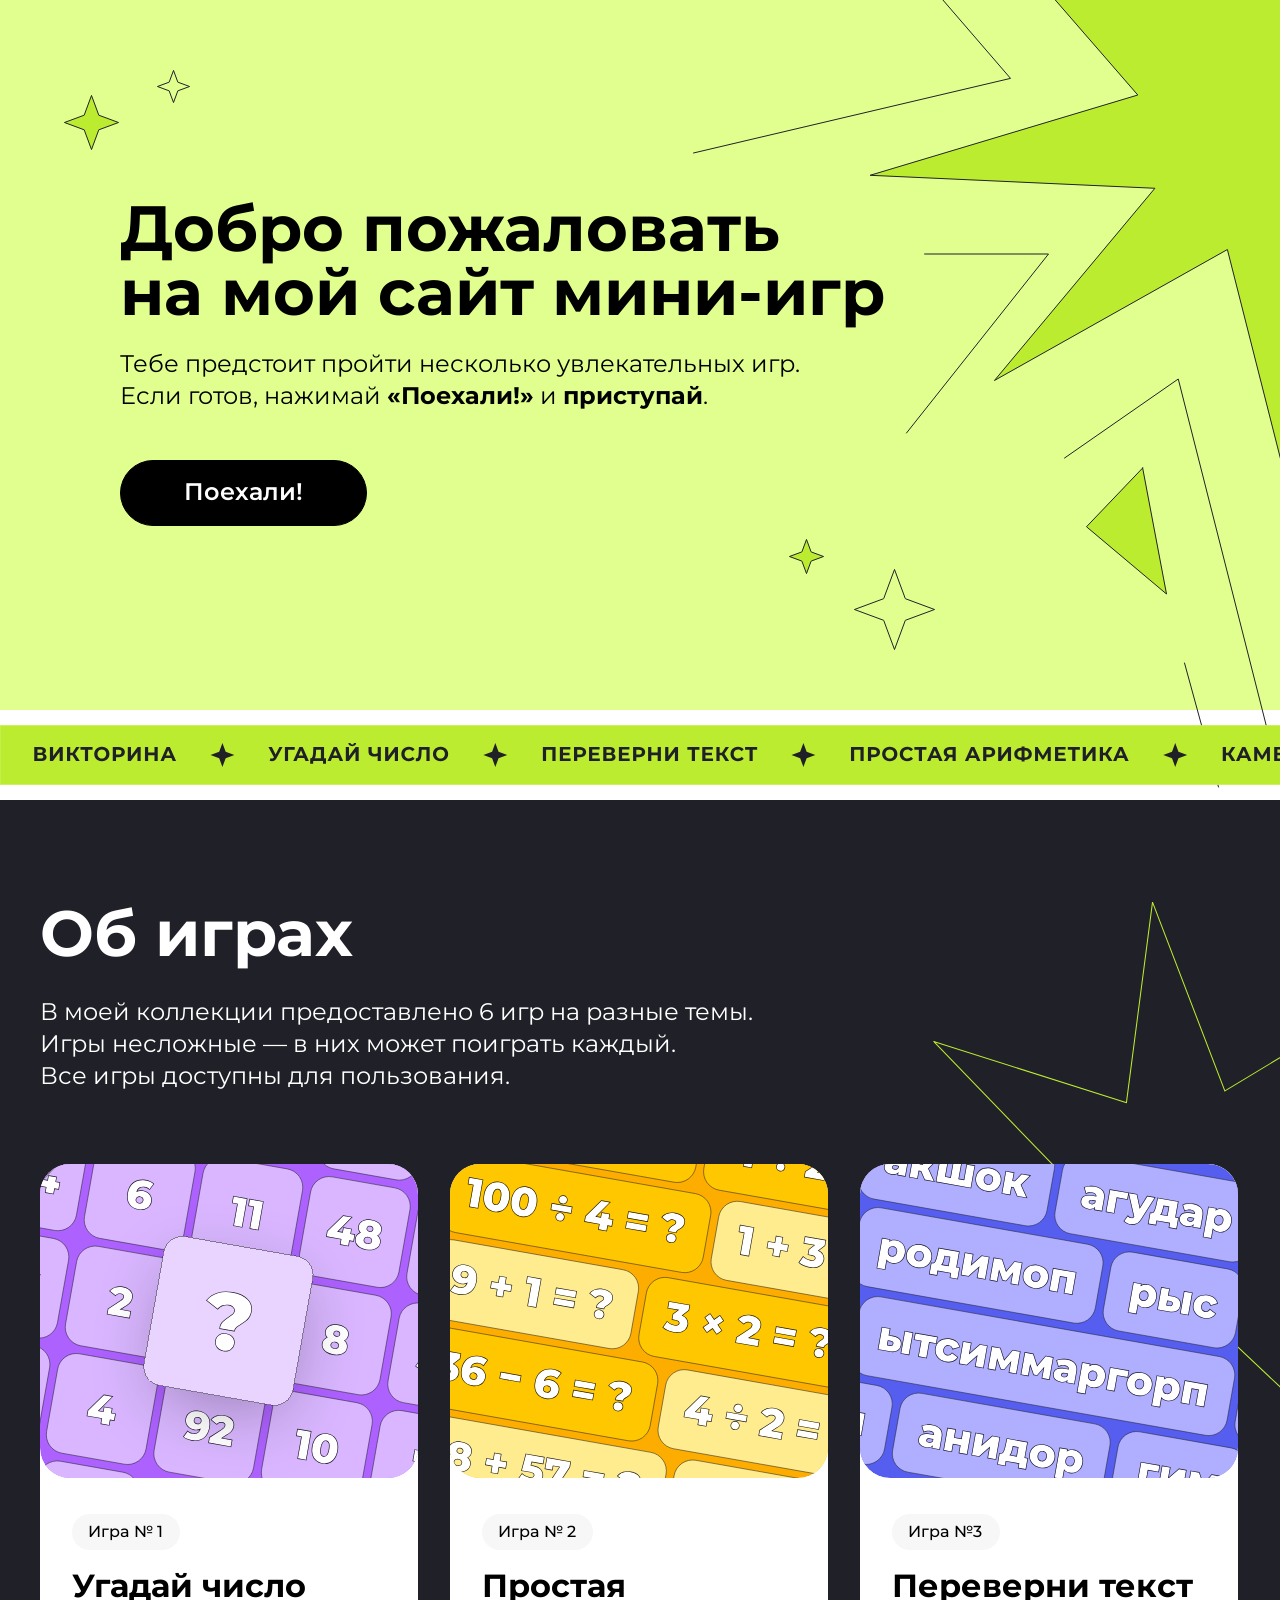
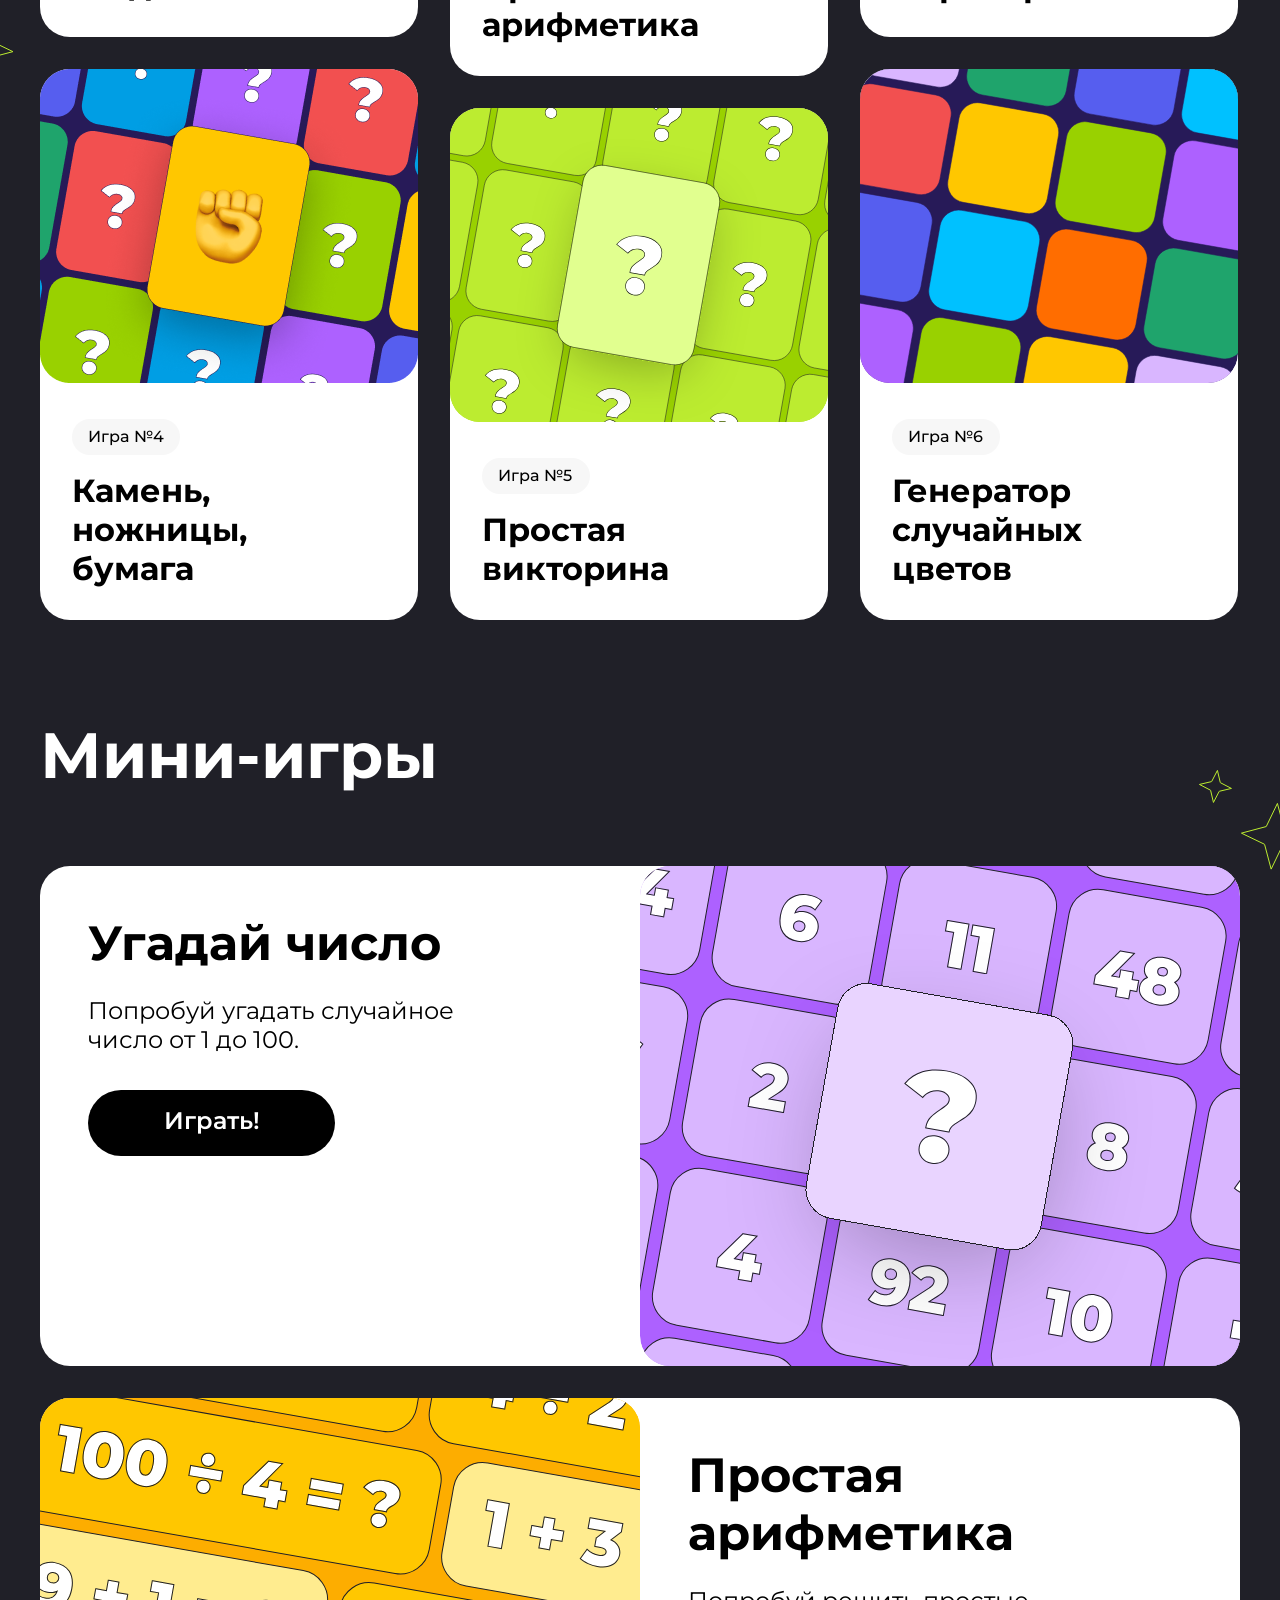
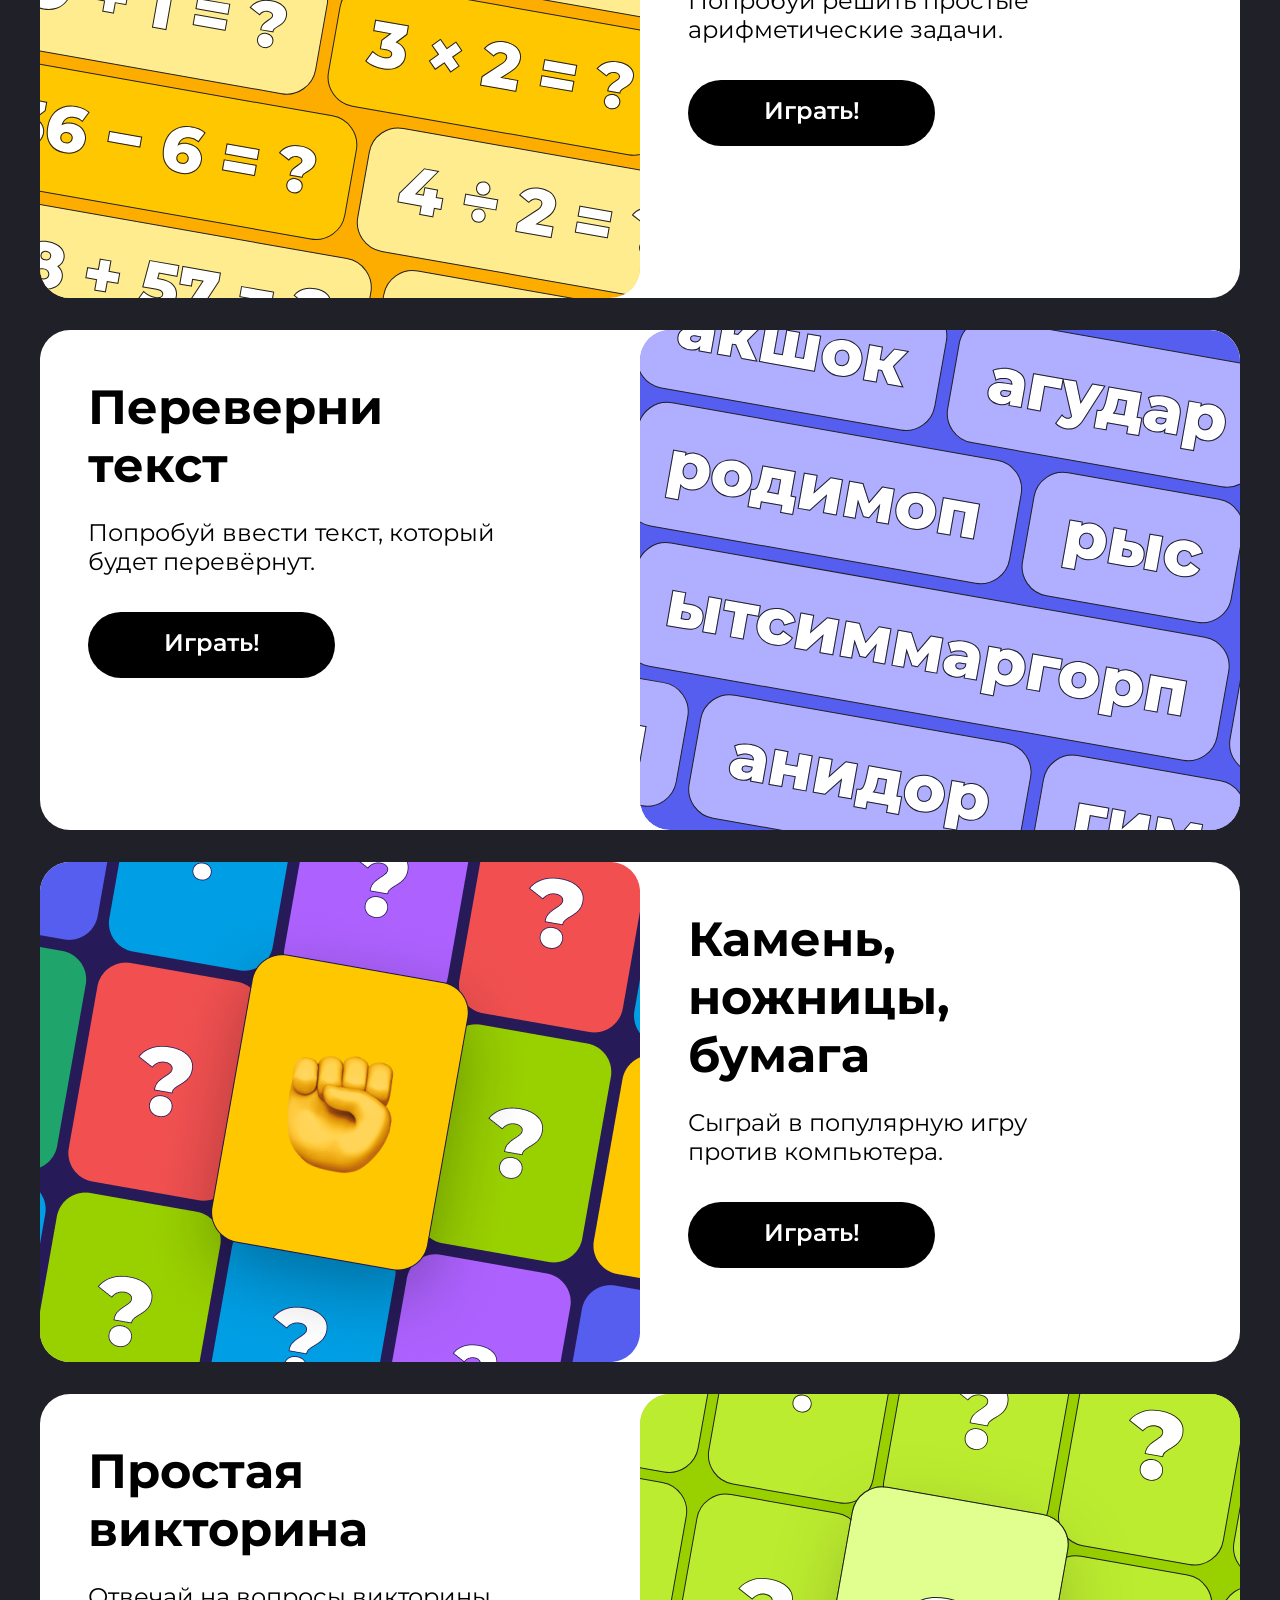
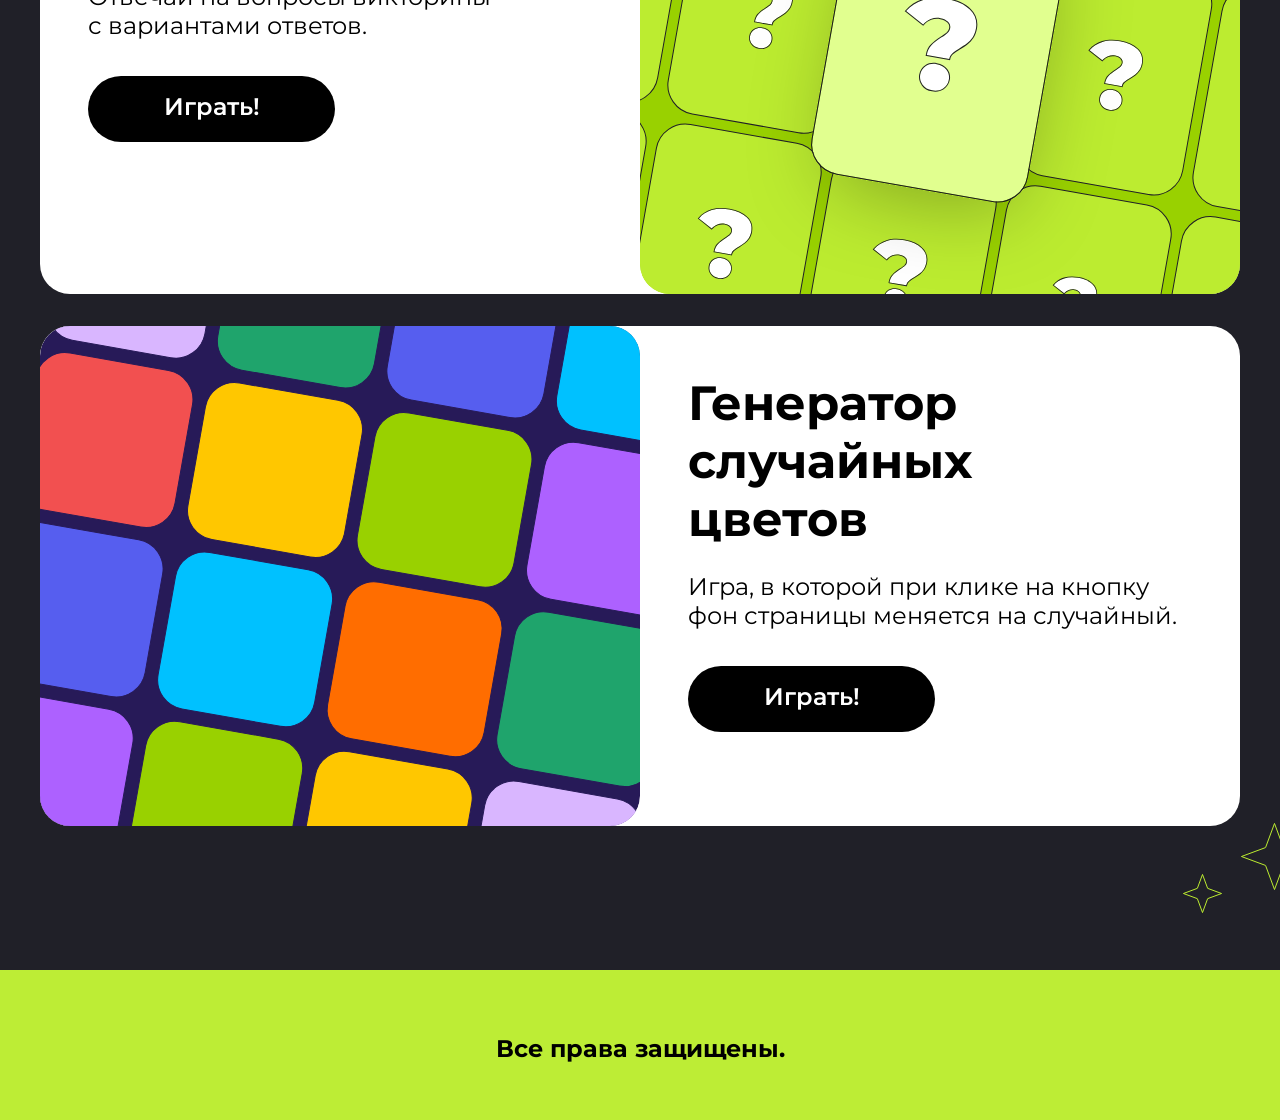
==== commit 52e01d52: "Merge bd6f60bcc9f8d2b9a127bbc8f07adaa9c3b72454 into a44690ec591dfb0571d67559b5b18fd52569a2fb" ====
--- a/index.html
+++ b/index.html
@@ -1,485 +1,238 @@
-<!doctype html>
+<!DOCTYPE html>
 <html lang="en">
-  <head>
-    <meta charset="UTF-8" />
-    <meta name="viewport" content="width=device-width, initial-scale=1.0" />
-    <title>Document</title>
-    <link rel="preconnect" href="https://fonts.googleapis.com" />
-    <link rel="preconnect" href="https://fonts.gstatic.com" crossorigin />
-    <link
-      href="https://fonts.googleapis.com/css2?family=Montserrat:ital,wght@0,100..900;1,100..900&family=Poppins:ital,wght@0,100;0,200;0,300;0,400;0,500;0,600;0,700;0,800;0,900;1,100;1,200;1,300;1,400;1,500;1,600;1,700;1,800;1,900&display=swap"
-      rel="stylesheet"
-    />
-    <link rel="stylesheet" href="style.css" />
-    <script src="script.js"></script>
-  </head>
-
-  <body>
-    <section class="main-wrapper">
-      <section class="top">
-        <section class="top__content center">
-          <img class="top__image-3" src="./img/Star-3.svg" alt="star" />
-          <img class="top__image" src="./img/Star-2.svg" alt="star" />
-          <img class="top__image-5" src="./img/Star-5.svg" alt="star" />
-          <img class="top__image-4" src="./img/Star-4.svg" alt="star" />
-          <img class="top__image-1" src="./img/Star-1.svg" alt="star" />
-          <img class="top__image-6" src="./img/Star-9.svg" alt="star" />
-          <header class="header">
-            <section class="header__top">
-              <p class="header__title">
-                Добро пожаловать<br />
-                на мой сайт мини-игр
-              </p>
-              <p class="header__description">
-                Тебе предстоит пройти несколько увлекательных игр. Если готов,
-                нажимай <b>«Поехали!»</b> и <b>приступай</b>.
-              </p>
+    <head>
+        <meta charset="UTF-8">
+        <meta name="viewport" content="width=device-width, initial-scale=1.0">
+        <title>Document</title>
+        <link rel="preconnect" href="https://fonts.googleapis.com">
+        <link rel="preconnect" href="https://fonts.gstatic.com" crossorigin>
+        <link href="https://fonts.googleapis.com/css2?family=Montserrat:ital,wght@0,100..900;1,100..900&family=Poppins:ital,wght@0,100;0,200;0,300;0,400;0,500;0,600;0,700;0,800;0,900;1,100;1,200;1,300;1,400;1,500;1,600;1,700;1,800;1,900&display=swap" rel="stylesheet">
+        <link rel="stylesheet" href="style.css">
+        <script src="script.js"></script>
+    </head>
+    <body>
+        <section class="main-wrapper">
+            <section class="top">
+                <section class="top__content center">
+                <img class="top__image-3" src="./img/Star-3.svg" alt="star">
+                <img class="top__image" src="./img/Star-2.svg" alt="star">
+                <img class="top__image-5" src="./img/Star-5.svg" alt="star">
+                <img class="top__image-4" src="./img/Star-4.svg" alt="star">
+                <img class="top__image-1" src="./img/Star-1.svg" alt="star">
+                <img class="top__image-6" src="./img/Star-9.svg" alt="star">    
+                    <header class="header">
+                        <section class="header__top">
+                            <p class="header__title">
+                                Добро пожаловать<br>
+                                на мой сайт мини-игр
+                            </p>
+                            <p class="header__description">Тебе предстоит пройти несколько увлекательных игр. Если готов, нажимай <b>«Поехали!»</b> и <b>приступай</b>.</p>
+                        </section>
+                        <a href="#midle" class="header__btn">Поехали!</a>
+                    </header>
+                </section>
             </section>
-            <a href="#midle" class="header__btn">Поехали!</a>
-          </header>
+            <img class="main-wrapper__image" src="./img/Line.svg" alt="star">
+            <section id="midle" class="midle center">
+                <img class="midle__image" src="./img/Star-6.svg" alt="star">
+                <img class="midle__image-7" src="./img/Star-7.svg" alt="star">
+                <img class="midle__image-8" src="./img/Star-8.svg" alt="star">
+                <section class="midle__box">
+                    <p class="midle__mobile">Мини-игры</p>
+                    <p class="midle__title">Об играх</p>
+                    <p class="midle__description">
+                        В моей коллекции предоставлено 6 игр на разные темы.<br>
+                        Игры несложные — в них может поиграть каждый.<br>
+                        Все игры доступны для пользования.
+                    </p>
+                </section>
+                <section class="midle__product-box">
+                    <section class="midle__position">
+                        <a class="midle__link" href="#article">
+                            <article class="product">
+                                <img class="product__image" src="./img/namber-1.svg" alt="star">
+                                <section class="product__name-box">
+                                    <p class="product__namber">Игрa № 1</p>
+                                    <p class="product__name">Угадай число</p>
+                                </section>
+                            </article>
+                        </a>
+                        <a class="midle__link" href="#article-4">
+                            <article class="product product_2 product_btm">
+                                <img class="product__image" src="./img/namber-4.png" alt="star">
+                                <section class="product__name-box">
+                                    <p class="product__namber">Игрa №4</p>
+                                    <p class="product__name">Камень,<br>ножницы,<br>бумага</p>
+                                </section>
+                            </article>
+                        </a>
+                    </section>
+                    <section class="midle__position">
+                        <a class="midle__link" href="#article-2">
+                            <article class="product product_1">
+                                <img class="product__image" src="./img/namber-2.svg" alt="star">
+                                <section class="product__name-box">
+                                    <p class="product__namber product__namber_1">Игрa № 2</p>
+                                    <p class="product__name">Простая арифметика</p>
+                                </section>
+                            </article>
+                        </a>
+                        <a class="midle__link" href="#article-5">
+                            <article class="product product_1">
+                                <img class="product__image" src="./img/namber-5.svg" alt="star">
+                                <section class="product__name-box">
+                                    <p class="product__namber">Игрa №5</p>
+                                    <p class="product__name">Простая<br> викторина</p>
+                                </section>
+                            </article>
+                        </a>
+                    </section>
+                    <section class="midle__position">
+                        <a class="midle__link" href="#article-3">
+                            <article class="product">
+                                <img class="product__image" src="./img/namber-3.svg" alt="star">
+                                <section class="product__name-box">
+                                    <p class="product__namber">Игрa №3</p>
+                                    <p class="product__name">Переверни текст</p>
+                                </section>
+                            </article>
+                        </a>
+                        <a class="midle__link" href="#article-6">
+                            <article class="product product_2">
+                                <img class="product__image" src="./img/namber-6.svg" alt="star">
+                                <section class="product__name-box">
+                                    <p class="product__namber">Игрa №6</p>
+                                    <p class="product__name">Генератор<br>случайных<br>цветов</p>
+                                </section>
+                            </article>
+                        </a>
+                    </section>
+                </section>
+                <section class="midle__product-box-2">  
+                    <article class="product-2">
+                        <img class="product-2__image" src="./img/namber-1.svg" alt="star">
+                        <section class="product-2__name-box">
+                            <p class="product-2__name">Угадай число</p>
+                            <p class="product-2__description">Попробуй угадать случайное<br>число от 1 до 100.</p>
+                        </section>
+                        <a href="" class="product-2__btn">Играть!</a>
+                    </article>
+                    <article class="product-2 product-2_1">
+                        <img class="product-2__image" src="./img/namber-2.svg" alt="star">
+                        <section class="product-2__name-box">
+                            <p class="product-2__name">Простая арифметика</p>
+                            <p class="product-2__description">Попробуй решить простые арифметические задачи.</p>
+                        </section>
+                        <a href="" class="product-2__btn">Играть!</a>
+                    </article>
+                    <article class="product-2 product-2_1">
+                        <img class="product-2__image" src="./img/namber-3.svg" alt="star">
+                        <section class="product-2__name-box">
+                            <p class="product-2__name">Переверни<br>текст</p>
+                            <p class="product-2__description">Попробуй ввести текст, который будет перевёрнут.</p>
+                        </section>
+                        <a href="" class="product-2__btn">Играть!</a>
+                    </article>
+                    <article class="product-2 product-2_2 product-2_btm">
+                        <img class="product-2__image" src="./img/namber-4.png" alt="star">
+                        <section class="product-2__name-box">
+                            <p class="product-2__name">Камень,<br>ножницы,<br>бумага</p>
+                            <p class="product-2__description">Сыграй в популярную игру<br>против компьютера.</p>
+                        </section>
+                        <a href="" class="product-2__btn">Играть!</a>
+                    </article>
+                    <article class="product-2 product-2_1">
+                        <img class="product-2__image" src="./img/namber-5.svg" alt="star">
+                        <section class="product-2__name-box">
+                            <p class="product-2__name">Простая<br> викторина</p>
+                            <p class="product-2__description">Отвечай на вопросы викторины<br>с вариантами ответов.</p>
+                        </section>
+                        <a href="" class="product-2__btn">Играть!</a>
+                    </article>
+                    <article class="product-2 product-2_3">
+                        <img class="product-2__image" src="./img/namber-6.svg" alt="star">
+                        <section class="product-2__name-box">
+                            <p class="product-2__name">Генератор<br>случайных<br>цветов</p>
+                            <p class="product-2__description">Игра, в которой при клике<br>на кнопку фон страницы<br>меняется на случайный.</p>
+                        </section>
+                        <a href="" class="product-2__btn">Играть!</a>
+                    </article>
+                </section>
+            </section>
+            <section class="bottom center">
+                <img class="bottom__image" src="./img/Star-10.svg" alt="star">
+                <img class="bottom__image-2" src="./img/Star-11.svg" alt="star">
+                <img class="bottom__image-3" src="./img/Star-12.svg" alt="star">
+                <img class="bottom__image-4" src="./img/Star-13.svg" alt="star">
+                <section class="bottom__box">
+                    <p class="bottom__title">Мини-игры</p>
+                </section>
+                <section class="bottom__product-box">
+                    <article id="article" class="product-3">
+                        <section class="product-3__btn-box">
+                            <section class="product-3__name-box">
+                                <p class="product-3__name">Угадай число</p>
+                                <p class="product-3__description">Попробуй угадать случайное<br>число от 1 до 100.</p>
+                            </section>
+                            <a href="" class="product-3__btn">Играть!</a>
+                        </section>
+                        <img src="./img/namber-7.svg" alt="star">
+                    </article>
+                    <article id="article-2" class="product-3 product-3_1">
+                        <img src="./img/namber-8.svg" alt="star">
+                        <section class="product-3__btn-box">
+                            <section class="product-3__name-box">
+                                <p class="product-3__name">Простая арифметика</p>
+                                <p class="product-3__description">Попробуй решить простые арифметические задачи.</p>
+                            </section>
+                            <a href="" class="product-3__btn">Играть!</a>
+                        </section>
+                    </article>
+                    <article id="article-3" class="product-3 product-3_1">
+                        <section class="product-3__btn-box">
+                            <section class="product-3__name-box">
+                                <p class="product-3__name">Переверни<br>текст</p>
+                                <p class="product-3__description">Попробуй ввести текст, который<br> будет перевёрнут.</p>
+                            </section>
+                            <a href="" class="product-3__btn">Играть!</a>
+                        </section>
+                        <img src="./img/namber-9.svg" alt="star">
+                    </article>
+                    <article id="article-4" class="product-3 product-3_2 product-3_btm">
+                        <img src="./img/namber-10.png" alt="star">
+                        <section class="product-3__btn-box">
+                            <section class="product-3__name-box">
+                                <p class="product-3__name">Камень,<br>ножницы,<br>бумага</p>
+                                <p class="product-3__description">Сыграй в популярную игру<br>против компьютера.</p>
+                            </section>
+                            <a href="" class="product-3__btn">Играть!</a>
+                        </section>
+                    </article>
+                    <article id="article-5" class="product-3 product-3_1">
+                        <section class="product-3__btn-box">
+                            <section class="product-3__name-box">
+                                <p class="product-3__name">Простая<br> викторина</p>
+                                <p class="product-3__description">Отвечай на вопросы викторины<br>с вариантами ответов.</p>
+                            </section>
+                            <a href="" class="product-3__btn">Играть!</a>
+                        </section>
+                        <img src="./img/namber-11.svg" alt="star">
+                    </article>
+                    <article id="article-6" class="product-3 product-3_3">
+                        <img src="./img/namber-12.svg" alt="star">
+                        <section class="product-3__btn-box">
+                            <section class="product-3__name-box">
+                                <p class="product-3__name">Генератор<br>случайных<br>цветов</p>
+                                <p class="product-3__description">Игра, в которой при клике на кнопку фон страницы меняется на случайный.</p>
+                            </section>
+                            <a href="" class="product-3__btn">Играть!</a>
+                        </section>
+                    </article>  
+                </section>    
+            </section>
+            <footer class="footer">
+                <p class="footer__title"><b>Все права защищены.</b></p>
+            </footer> 
         </section>
-      </section>
-      <div class="games-scroll">
-        <div class="scroll-content">
-          <span>викторина</span>
-          <span
-            ><img
-              class="scroll-content__image"
-              src="./img/Star-14.svg"
-              alt="star"
-          /></span>
-          <span>угадай число</span>
-          <span
-            ><img
-              class="scroll-content__image"
-              src="./img/Star-14.svg"
-              alt="star"
-          /></span>
-          <span>переверни текст</span>
-          <span
-            ><img
-              class="scroll-content__image"
-              src="./img/Star-14.svg"
-              alt="star"
-          /></span>
-          <span>простая арифметика</span>
-          <span
-            ><img
-              class="scroll-content__image"
-              src="./img/Star-14.svg"
-              alt="star"
-          /></span>
-          <span>камень, ножницы, бумага</span>
-          <span
-            ><img
-              class="scroll-content__image"
-              src="./img/Star-14.svg"
-              alt="star"
-          /></span>
-          <span>генератор случайных цветов</span>
-          <span
-            ><img
-              class="scroll-content__image"
-              src="./img/Star-14.svg"
-              alt="star"
-          /></span>
-        </div>
-      </div>
-      <section id="midle" class="midle center">
-        <img class="midle__image" src="./img/Star-6.svg" alt="star" />
-        <img class="midle__image-7" src="./img/Star-7.svg" alt="star" />
-        <img class="midle__image-8" src="./img/Star-8.svg" alt="star" />
-        <section class="midle__box">
-          <p class="midle__mobile">Мини-игры</p>
-          <p class="midle__title">Об играх</p>
-          <p class="midle__description">
-            В моей коллекции предоставлено 6 игр на разные темы.<br />
-            Игры несложные — в них может поиграть каждый.<br />
-            Все игры доступны для пользования.
-          </p>
-        </section>
-        <section class="midle__product-box">
-          <section class="midle__position">
-            <a class="midle__link" href="#article">
-              <article class="product">
-                <img
-                  class="product__image"
-                  src="./img/namber-1.svg"
-                  alt="star"
-                />
-                <section class="product__name-box">
-                  <p class="product__namber">Игрa № 1</p>
-                  <p class="product__name">Угадай число</p>
-                </section>
-              </article>
-            </a>
-            <a class="midle__link" href="#article-4">
-              <article class="product product_2 product_btm">
-                <img
-                  class="product__image"
-                  src="./img/namber-4.png"
-                  alt="star"
-                />
-                <section class="product__name-box">
-                  <p class="product__namber">Игрa №4</p>
-                  <p class="product__name">Камень,<br />ножницы,<br />бумага</p>
-                </section>
-              </article>
-            </a>
-          </section>
-          <section class="midle__position">
-            <a class="midle__link" href="#article-2">
-              <article class="product product_1">
-                <img
-                  class="product__image"
-                  src="./img/namber-2.svg"
-                  alt="star"
-                />
-                <section class="product__name-box">
-                  <p class="product__namber product__namber_1">Игрa № 2</p>
-                  <p class="product__name">Простая арифметика</p>
-                </section>
-              </article>
-            </a>
-            <a class="midle__link" href="#article-5">
-              <article class="product product_1">
-                <img
-                  class="product__image"
-                  src="./img/namber-5.svg"
-                  alt="star"
-                />
-                <section class="product__name-box">
-                  <p class="product__namber">Игрa №5</p>
-                  <p class="product__name">
-                    Простая<br />
-                    викторина
-                  </p>
-                </section>
-              </article>
-            </a>
-          </section>
-          <section class="midle__position">
-            <a class="midle__link" href="#article-3">
-              <article class="product">
-                <img
-                  class="product__image"
-                  src="./img/namber-3.svg"
-                  alt="star"
-                />
-                <section class="product__name-box">
-                  <p class="product__namber">Игрa №3</p>
-                  <p class="product__name">Переверни текст</p>
-                </section>
-              </article>
-            </a>
-            <a class="midle__link" href="#article-6">
-              <article class="product product_2">
-                <img
-                  class="product__image"
-                  src="./img/namber-6.svg"
-                  alt="star"
-                />
-                <section class="product__name-box">
-                  <p class="product__namber">Игрa №6</p>
-                  <p class="product__name">
-                    Генератор<br />случайных<br />цветов
-                  </p>
-                </section>
-              </article>
-            </a>
-          </section>
-        </section>
-        <section class="midle__product-box-2">
-          <article class="product-2">
-            <img class="product-2__image" src="./img/namber-1.svg" alt="star" />
-            <section class="product-2__name-box">
-              <p class="product-2__name">Угадай число</p>
-              <p class="product-2__description">
-                Попробуй угадать случайное<br />число от 1 до 100.
-              </p>
-            </section>
-            <a href="javascript:void(0)" class="product-2__btn">Играть!</a>
-          </article>
-          <article class="product-2 product-2_1">
-            <img class="product-2__image" src="./img/namber-2.svg" alt="star" />
-            <section class="product-2__name-box">
-              <p class="product-2__name">Простая арифметика</p>
-              <p class="product-2__description">
-                Попробуй решить простые арифметические задачи.
-              </p>
-            </section>
-            <a href="" class="product-2__btn2">Играть!</a>
-          </article>
-          <article class="product-2 product-2_1">
-            <img class="product-2__image" src="./img/namber-3.svg" alt="star" />
-            <section class="product-2__name-box">
-              <p class="product-2__name">Переверни<br />текст</p>
-              <p class="product-2__description">
-                Попробуй ввести текст, который будет перевёрнут.
-              </p>
-            </section>
-            <a href="" class="product-2__btn3">Играть!</a>
-          </article>
-          <article class="product-2 product-2_2 product-2_btm">
-            <img class="product-2__image" src="./img/namber-4.png" alt="star" />
-            <section class="product-2__name-box">
-              <p class="product-2__name">Камень,<br />ножницы,<br />бумага</p>
-              <p class="product-2__description">
-                Сыграй в популярную игру<br />против компьютера.
-              </p>
-            </section>
-            <a href="" onclick="openRPS()" class="product-2__btn4">Играть!</a>
-          </article>
-          <article class="product-2 product-2_1">
-            <img class="product-2__image" src="./img/namber-5.svg" alt="star" />
-            <section class="product-2__name-box">
-              <p class="product-2__name">
-                Простая<br />
-                викторина
-              </p>
-              <p class="product-2__description">
-                Отвечай на вопросы викторины<br />с вариантами ответов.
-              </p>
-            </section>
-            <a href="" class="product-2__btn6">Играть!</a>
-          </article>
-          <article class="product-2 product-2_3">
-            <img class="product-2__image" src="./img/namber-6.svg" alt="star" />
-            <section class="product-2__name-box">
-              <p class="product-2__name">
-                Генератор<br />случайных<br />цветов
-              </p>
-              <p class="product-2__description">
-                Игра, в которой при клике<br />на кнопку фон страницы<br />меняется
-                на случайный.
-              </p>
-            </section>
-            <a href="javascript:void(0)" class="product-2__btn5 js-change-b"
-              >Играть!</a
-            >
-          </article>
-        </section>
-      </section>
-      <section class="bottom center">
-        <img class="bottom__image" src="./img/Star-10.svg" alt="star" />
-        <img class="bottom__image-2" src="./img/Star-11.svg" alt="star" />
-        <img class="bottom__image-3" src="./img/Star-12.svg" alt="star" />
-        <img class="bottom__image-4" src="./img/Star-13.svg" alt="star" />
-        <section class="bottom__box">
-          <p class="bottom__title">Мини-игры</p>
-        </section>
-        <section class="bottom__product-box">
-          <article id="article" class="product-3">
-            <section class="product-3__btn-box">
-              <section class="product-3__name-box">
-                <p class="product-3__name">Угадай число</p>
-                <p class="product-3__description">
-                  Попробуй угадать случайное<br />число от 1 до 100.
-                </p>
-              </section>
-              <a href="javascript:void(0)" class="product-3__btn">Играть!</a>
-            </section>
-            <img src="./img/namber-7.svg" alt="star" />
-          </article>
-          <article id="article-2" class="product-3 product-3_1">
-            <img src="./img/namber-8.svg" alt="star" />
-            <section class="product-3__btn-box">
-              <section class="product-3__name-box">
-                <p class="product-3__name">Простая арифметика</p>
-                <p class="product-3__description">
-                  Попробуй решить простые арифметические задачи.
-                </p>
-              </section>
-              <a href="#" class="product-3__btn2">Играть!</a>
-            </section>
-          </article>
-          <article id="article-3" class="product-3 product-3_1">
-            <section class="product-3__btn-box">
-              <section class="product-3__name-box">
-                <p class="product-3__name">Переверни<br />текст</p>
-                <p class="product-3__description">
-                  Попробуй ввести текст, который<br />
-                  будет перевёрнут.
-                </p>
-              </section>
-              <a href="javascript:void(0)" class="product-3__btn3">Играть!</a>
-            </section>
-            <img src="./img/namber-9.svg" alt="star" />
-          </article>
-          <article id="article-4" class="product-3 product-3_2 product-3_btm">
-            <img src="./img/namber-10.png" alt="star" />
-            <section class="product-3__btn-box">
-              <section class="product-3__name-box">
-                <p class="product-3__name">Камень,<br />ножницы,<br />бумага</p>
-                <p class="product-3__description">
-                  Сыграй в популярную игру<br />против компьютера.
-                </p>
-              </section>
-              <a
-                href="javascript:void(0)"
-                onclick="openRPS()"
-                class="product-3__btn4"
-                >Играть!</a
-              >
-            </section>
-          </article>
-          <article id="article-5" class="product-3 product-3_1">
-            <section class="product-3__btn-box">
-              <section class="product-3__name-box">
-                <p class="product-3__name">
-                  Простая<br />
-                  викторина
-                </p>
-                <p class="product-3__description">
-                  Отвечай на вопросы викторины<br />с вариантами ответов.
-                </p>
-              </section>
-              <a href="javascript:void(0)" class="product-3__btn6">Играть!</a>
-            </section>
-            <img src="./img/namber-11.svg" alt="star" />
-          </article>
-          <article id="article-6" class="product-3 product-3_3">
-            <img src="./img/namber-12.svg" alt="star" />
-            <section class="product-3__btn-box">
-              <section class="product-3__name-box">
-                <p class="product-3__name">
-                  Генератор<br />случайных<br />цветов
-                </p>
-                <p class="product-3__description">
-                  Игра, в которой при клике на кнопку фон страницы меняется на
-                  случайный.
-                </p>
-              </section>
-              <a href="" class="product-3__btn5">Играть!</a>
-            </section>
-          </article>
-        </section>
-      </section>
-      <footer class="footer">
-        <p class="footer__title"><b>Все права защищены.</b></p>
-      </footer>
-    </section>
-    <div class="game-modal">
-      <div class="game-modal__content">
-        <span class="game-modal__close">&times;</span>
-        <h2>Угадай число</h2>
-        <p>Я загадал число от 1 до 100.</p>
-
-        <div class="game-modal__input-group">
-          <input
-            class="game-modal__input"
-            type="number"
-            placeholder="50"
-            min="1"
-            max="100"
-          />
-          <button class="game-modal__btn">Проверить</button>
-        </div>
-
-        <p class="game-modal__text"></p>
-        <button class="game-modal__btn2" style="display: none">
-          Играть снова
-        </button>
-      </div>
-    </div>
-    <div class="math-modal-overlay">
-      <div class="math-modal-content">
-        <span class="math-close">&times;</span>
-        <h2 class="math-title">Реши задачу</h2>
-        <div class="math-question"></div>
-        <input type="number" class="math-input" placeholder="?" />
-        <button id="math-check" class="math-submit-btn">Проверить</button>
-        <p class="math-message"></p>
-      </div>
-    </div>
-    <div class="reverse-modal">
-      <div
-        style="
-          background: #fff;
-          padding: 25px;
-          border-radius: 15px;
-          text-align: center;
-          color: #000;
-          width: 300px;
-          position: relative;
-        "
-      >
-        <h3 style="margin-top: 0">Переверни текст</h3>
-        <input
-          type="text"
-          class="reverseInput"
-          placeholder="Введите текст"
-          style="
-            width: 100%;
-            padding: 10px;
-            margin: 15px 0;
-            border: 1px solid #ccc;
-            border-radius: 5px;
-            box-sizing: border-box;
-          "
-        />
-        <button
-          class="reverseAction"
-          style="border: none; cursor: pointer; width: 100%"
-        >
-          Перевернуть
-        </button>
-
-        <div
-          style="
-            margin-top: 15px;
-            background: #f0f0f0;
-            padding: 10px;
-            border-radius: 5px;
-            min-height: 20px;
-          "
-        >
-          <p
-            class="reverseResult"
-            style="
-              margin: 0;
-              font-weight: bold;
-              word-break: break-all;
-              color: #333;
-            "
-          ></p>
-        </div>
-
-        <button
-          class="reverseClose"
-          style="
-            margin-top: 15px;
-            background: none;
-            border: none;
-            color: #777;
-            cursor: pointer;
-            text-decoration: underline;
-          "
-        >
-          Закрыть
-        </button>
-      </div>
-    </div>
-    <div id="rpsModal" class="modal">
-      <div class="modal-content">
-        <span class="close-btn" onclick="closeRPS()">&times;</span>
-        <h2>Камень, Ножницы, Бумага</h2>
-        <p>Сделайте ваш ход:</p>
-        <div class="choices">
-          <button onclick="playRPS('камень')">Камень</button>
-          <button onclick="playRPS('ножницы')">Ножницы</button>
-          <button onclick="playRPS('бумага')">Бумага</button>
-        </div>
-        <div id="rpsResult" class="result-area"></div>
-      </div>
-    </div>
-    <div id="quiz-modal" class="quiz-modal-overlay">
-      <div class="quiz-modal-content">
-        <h2 id="quiz-question">Вопрос появится здесь</h2>
-        <div id="quiz-options" class="quiz-options-container"></div>
-        <p id="quiz-message" class="quiz-message"></p>
-        <button id="quiz-close" class="quiz-close-link">Закрыть</button>
-      </div>
-    </div>
-  </body>
-</html>
+    </body>
+</html>
--- a/style.css
+++ b/style.css
@@ -18,39 +18,13 @@
   font-size: 16px;
 }
 
-.games-scroll {
-  width: 100%;
-  overflow: hidden;
-  padding: 10px 0;
-  font-weight: 600;
-  font-size: 30px;
-  background-color: #bcec30;
+.main-wrapper__image {
   position: absolute;
   z-index: 3;
-}
-
-.scroll-content {
-  display: flex;
-  align-items: center;
-  gap: 51px;
-  padding: 5px 0;
-  animation: scroll-left 12s linear infinite;
-  white-space: nowrap;
-}
-.scroll-content__image {
-  height: 36px;
-  width: 36px;
-  margin-top: 17px;
-}
-
-@keyframes scroll-left {
-  0% {
-    transform: translateX(0);
-  }
-  100% {
-    transform: translateX(-100%);
-  }
-}
+  width: 167vw;
+  height: 90px;
+}
+
 .top {
   background-image: url(./img/top.jpg);
   height: 710px;
@@ -190,7 +164,7 @@
   z-index: 3;
   display: flex;
   -moz-column-gap: 32px;
-  column-gap: 32px;
+       column-gap: 32px;
 }
 .midle__position {
   display: flex;
@@ -224,7 +198,7 @@
   margin-top: 32px;
 }
 .product__namber {
-  background-color: #f7f7f7;
+  background-color: #F7F7F7;
   width: 108px;
   height: 36px;
   font-weight: 500;
@@ -308,13 +282,7 @@
   font-weight: 400;
   font-size: 24px;
 }
-
-.product-3__btn,
-.product-3__btn2,
-.product-3__btn3,
-.product-3__btn4,
-.product-3__btn5,
-.product-3__btn6 {
+.product-3__btn {
   width: 247px;
   height: 66px;
   border-radius: 60px;
@@ -325,246 +293,10 @@
   text-align: center;
   padding-top: 16px;
 }
-.product-3__btn:hover,
-.product-3__btn2:hover,
-.product-3__btn3:hover,
-.product-3__btn4:hover,
-.product-3__btn5:hover,
-.product-3__btn6:hover {
+.product-3__btn:hover {
   color: black;
   background-color: white;
   border: 1px solid black;
-}
-
-.game-modal {
-  display: none;
-  position: fixed;
-  top: 0;
-  left: 0;
-  width: 100%;
-  height: 100%;
-  background: rgba(0, 0, 0, 0.7);
-  backdrop-filter: blur(5px);
-  z-index: 1000;
-  justify-content: center;
-  align-items: center;
-}
-.game-modal__content {
-  background: white;
-  padding: 30px;
-  border-radius: 20px;
-  text-align: center;
-  position: relative;
-  width: 90%;
-  max-width: 400px;
-  box-shadow: 0 10px 30px rgba(0, 0, 0, 0.3);
-}
-.game-modal__close {
-  position: absolute;
-  top: 15px;
-  right: 20px;
-  font-size: 28px;
-  cursor: pointer;
-  color: #333;
-}
-.game-modal__input-group {
-  margin: 20px 0;
-}
-.game-modal__input-group input {
-  padding: 10px;
-  width: 70px;
-  border: 2px solid #ddd;
-  border-radius: 8px;
-  margin-right: 10px;
-}
-.game-modal__input-group button {
-  padding: 10px 20px;
-  background: #000;
-  color: white;
-  border: none;
-  border-radius: 8px;
-  cursor: pointer;
-}
-
-.math-modal-overlay {
-  display: none;
-  position: fixed;
-  top: 0;
-  left: 0;
-  width: 100%;
-  height: 100%;
-  background: rgba(0, 0, 0, 0.85);
-  z-index: 1000;
-  justify-content: center;
-  align-items: center;
-  backdrop-filter: blur(5px);
-}
-
-.math-modal-content {
-  background: #fff;
-  padding: 40px;
-  border-radius: 20px;
-  text-align: center;
-  max-width: 400px;
-  width: 90%;
-  position: relative;
-  box-shadow: 0 20px 40px rgba(0, 0, 0, 0.3);
-}
-
-.math-close {
-  position: absolute;
-  top: 15px;
-  right: 20px;
-  font-size: 30px;
-  cursor: pointer;
-  color: #888;
-}
-
-.math-question {
-  font-size: 3rem;
-  font-weight: bold;
-  margin: 20px 0;
-  color: #333;
-}
-
-.math-input {
-  width: 100%;
-  padding: 12px;
-  font-size: 1.5rem;
-  border: 2px solid #eee;
-  border-radius: 10px;
-  margin-bottom: 20px;
-  text-align: center;
-}
-
-.math-submit-btn {
-  background: #28a745;
-  color: white;
-  border: none;
-  padding: 15px 30px;
-  border-radius: 10px;
-  font-size: 1.1rem;
-  cursor: pointer;
-  width: 100%;
-}
-
-.math-submit-btn:hover {
-  background: #218838;
-}
-
-.math-message {
-  margin-top: 15px;
-  font-weight: 500;
-  height: 20px;
-}
-
-.reverse-modal {
-  display: none;
-}
-.reverse-modal .reverseAction {
-  background-color: #2e2e2e;
-  color: #fff;
-  padding: 10px 20px;
-  text-decoration: none;
-  display: inline-block;
-  transition: 0.3s;
-}
-.reverse-modal .reverseAction:hover {
-  background-color: #4a4a4a;
-}
-.reverse-modal input:focus {
-  outline: 2px solid #000;
-  border-color: transparent;
-}
-
-.modal-active {
-  display: flex !important;
-}
-
-.quiz-modal-overlay {
-  display: none;
-  position: fixed;
-  top: 0;
-  left: 0;
-  width: 100%;
-  height: 100%;
-  background: rgba(0, 0, 0, 0.8);
-  z-index: 2500;
-  align-items: center;
-  justify-content: center;
-}
-.quiz-modal-overlay .quiz-modal-content {
-  background: #fff;
-  padding: 30px;
-  border-radius: 20px;
-  text-align: center;
-  width: 350px;
-  color: #000;
-}
-.quiz-modal-overlay .quiz-modal-content h2 {
-  font-size: 20px;
-  margin-bottom: 20px;
-}
-.quiz-modal-overlay .quiz-modal-content .quiz-options-container {
-  display: flex;
-  flex-direction: column;
-  gap: 10px;
-}
-.quiz-modal-overlay .quiz-modal-content .quiz-options-container button {
-  padding: 12px;
-  border: 1px solid #ccc;
-  border-radius: 8px;
-  background: #f9f9f9;
-  cursor: pointer;
-  font-size: 16px;
-  transition: 0.2s;
-}
-.quiz-modal-overlay .quiz-modal-content .quiz-options-container button:hover {
-  background: #e0e0e0;
-}
-.quiz-modal-overlay .quiz-modal-content .quiz-message {
-  margin-top: 15px;
-  font-weight: bold;
-  min-height: 20px;
-}
-.quiz-modal-overlay .quiz-modal-content .quiz-close-link {
-  margin-top: 20px;
-  background: none;
-  border: none;
-  color: #777;
-  text-decoration: underline;
-  cursor: pointer;
-}
-
-.modal {
-  display: none;
-  position: fixed;
-  top: 0;
-  left: 0;
-  width: 100%;
-  height: 100%;
-  background-color: rgba(0, 0, 0, 0.7);
-  z-index: 10000;
-  justify-content: center;
-  align-items: center;
-}
-
-.modal-content {
-  background-color: white;
-  padding: 30px;
-  border-radius: 15px;
-  text-align: center;
-  min-width: 300px;
-  position: relative;
-  color: black;
-}
-
-.close-btn {
-  position: absolute;
-  top: 10px;
-  right: 20px;
-  font-size: 30px;
-  cursor: pointer;
 }
 
 .footer {
@@ -578,42 +310,13 @@
   font-size: 24px;
 }
 
-.reverse-modal {
-  display: none;
-  position: fixed;
-  top: 0;
-  left: 0;
-  width: 100%;
-  height: 100%;
-  background: rgba(0, 0, 0, 0.8);
-  z-index: 1000;
-  align-items: center;
-  justify-content: center;
-}
-
 @media (max-width: 767px) {
-  .games-scroll {
-    width: 100%;
-    overflow: hidden;
-    padding: 10px 0;
-    font-weight: 600;
-    font-size: 16px;
-    background-color: #bcec30;
-    position: absolute;
-    z-index: 3;
-  }
-  .scroll-content {
-    display: flex;
-    align-items: center;
-    gap: 27px;
-    padding: 5px 0;
-    animation: scroll-left 12s linear infinite;
-    white-space: nowrap;
-  }
-  .scroll-content__image {
-    height: 19px;
-    width: 19px;
-    margin-top: 7px;
+  .main-wrapper__image {
+    width: 150dvw;
+    height: auto;
+    min-height: 6dvh;
+    -o-object-fit: cover;
+       object-fit: cover;
   }
   .top {
     padding: 147px 0;
@@ -708,9 +411,9 @@
     flex-direction: column;
     gap: 24px;
     margin-top: 145px;
-    padding-bottom: 48px;
   }
   .product-2 {
+    background-color: white;
     border-radius: 30px;
     width: 378px;
     height: 528px;
@@ -746,12 +449,7 @@
     font-size: 16px;
     font-weight: 400;
   }
-  .product-3__btn,
-  .product-3__btn2,
-  .product-3__btn3,
-  .product-3__btn4,
-  .product-3__btn5,
-  .product-3__btn6 {
+  .product-2__btn {
     border: 1px solid black;
     color: white;
     background-color: black;
@@ -766,56 +464,6 @@
     text-align: center;
     padding-top: 16px;
   }
-  .game-modal {
-    display: none;
-    position: fixed;
-    top: 0;
-    left: 0;
-    width: 100vw;
-    height: 100%;
-    background: rgba(0, 0, 0, 0.7);
-    backdrop-filter: blur(5px);
-    z-index: 1000;
-    justify-content: center;
-    align-items: center;
-  }
-  .game-modal__content {
-    background: white;
-    padding: 30px;
-    border-radius: 20px;
-    text-align: center;
-    position: relative;
-    width: 90%;
-    max-width: 400px;
-    box-shadow: 0 10px 30px rgba(0, 0, 0, 0.3);
-    margin: 0;
-  }
-  .game-modal__close {
-    position: absolute;
-    top: 15px;
-    right: 20px;
-    font-size: 28px;
-    cursor: pointer;
-    color: #333;
-  }
-  .game-modal__input-group {
-    margin: 20px 0;
-  }
-  .game-modal__input-group input {
-    padding: 10px;
-    width: 70px;
-    border: 2px solid #ddd;
-    border-radius: 8px;
-    margin-right: 10px;
-  }
-  .game-modal__input-group button {
-    padding: 10px 20px;
-    background: #000;
-    color: white;
-    border: none;
-    border-radius: 8px;
-    cursor: pointer;
-  }
   .bottom {
     display: none;
     height: 100px;
@@ -824,228 +472,7 @@
   .bottom__title {
     font-size: 16px;
   }
-  .footer {
+  .footer__title {
     height: 100px;
-    padding: 40px;
-  }
-  .footer__title {
-    font-size: 16px;
-  }
-  .math-modal-overlay {
-    display: none;
-    position: fixed;
-    top: 0;
-    left: 0;
-    width: 100vw;
-    height: 100%;
-    background: rgba(0, 0, 0, 0.85);
-    z-index: 1000;
-    justify-content: center;
-    align-items: center;
-    backdrop-filter: blur(5px);
-  }
-  .reverse-modal {
-    display: none;
-    position: fixed;
-    top: 0;
-    left: 0;
-    width: 100vw;
-    height: 100%;
-    background: rgba(0, 0, 0, 0.8);
-    z-index: 1000;
-    align-items: center;
-    justify-content: center;
-  }
-}
-@media (max-width: 1200px) {
-  .games-scroll {
-    width: 100%;
-    overflow: hidden;
-    padding: 10px 0;
-    font-weight: 600;
-    font-size: 16px;
-    background-color: #bcec30;
-    position: absolute;
-    z-index: 3;
-  }
-  .scroll-content {
-    display: flex;
-    align-items: center;
-    gap: 27px;
-    padding: 5px 0;
-    animation: scroll-left 12s linear infinite;
-    white-space: nowrap;
-  }
-  .scroll-content__image {
-    height: 19px;
-    width: 19px;
-    margin-top: 7px;
-  }
-  .top {
-    padding: 147px 0;
-    justify-content: center;
-    display: flex;
-    height: 668px;
-  }
-  .top__image-3 {
-    width: 21px;
-    height: 21px;
-    margin-left: -60px;
-    top: 64px;
-  }
-  .top__image {
-    width: 35px;
-    height: 35px;
-    margin-left: -20px;
-    top: 97px;
-  }
-  .top__image-5 {
-    width: 18px;
-    height: 18px;
-    margin-right: -355px;
-    bottom: 69px;
-  }
-  .top__image-4 {
-    width: 39px;
-    height: 41px;
-    margin-right: -293px;
-    bottom: 26px;
-  }
-  .top__image-1 {
-    display: none;
-  }
-  .top__image-6 {
-    display: block;
-  }
-  .header {
-    text-align: center;
-    gap: 36px;
-  }
-  .header__title {
-    font-size: 40px;
-    width: 262px;
-    margin-left: 17px;
-    line-height: 47px;
-  }
-  .header__description {
-    font-size: 16px;
-    width: 296px;
-  }
-  .header__btn {
-    width: 285px;
-    height: 55px;
-    font-size: 16px;
-  }
-  .midle {
-    margin-top: 51px;
-    height: 3740px;
-    display: flex;
-    justify-content: center;
-  }
-  .midle__image {
-    display: none;
-  }
-  .midle__image-7 {
-    display: none;
-  }
-  .midle__image-8 {
-    display: none;
-  }
-  .midle__mobile {
-    display: block;
-    font-size: 40px;
-    font-weight: 700;
-    color: white;
-    margin-left: -90px;
-    margin-top: -48px;
-  }
-  .midle__title {
-    display: none;
-  }
-  .midle__description {
-    display: none;
-  }
-  .midle__product-box {
-    display: none;
-  }
-  .midle__product-box-2 {
-    display: block;
-    display: flex;
-    flex-direction: column;
-    gap: 24px;
-    margin-top: 145px;
-    padding-bottom: 48px;
-  }
-  .product-2 {
-    background-color: white;
-    border-radius: 30px;
-    width: 378px;
-    height: 528px;
-    border: none;
-    outline: none;
-    width: 343px;
-  }
-  .product-2_1 {
-    height: 567px;
-  }
-  .product-2_2 {
-    height: 606px;
-  }
-  .product-2_3 {
-    height: 626px;
-  }
-  .product-2__image {
-    width: 343px;
-  }
-  .product-2__name-box {
-    margin-left: 32px;
-    margin-top: 29px;
-    display: flex;
-    flex-direction: column;
-    gap: 16px;
-  }
-  .product-2__name {
-    color: black;
-    font-size: 32px;
-    font-weight: 700;
-  }
-  .product-2__description {
-    font-size: 16px;
-    font-weight: 400;
-  }
-  .product-2__btn,
-  .product-2__btn2,
-  .product-2__btn3,
-  .product-2__btn4,
-  .product-2__btn5,
-  .product-2__btn6 {
-    border: 1px solid black;
-    color: white;
-    background-color: black;
-    border-radius: 60px;
-    display: inline-block;
-    height: 55px;
-    width: 285px;
-    margin-top: 32px;
-    margin-left: 29px;
-    font-weight: 600;
-    font-size: 16px;
-    text-align: center;
-    padding-top: 16px;
-  }
-  .bottom {
-    display: none;
-    height: 100px;
-    padding: 40px;
-  }
-  .bottom__title {
-    font-size: 16px;
-  }
-  .footer {
-    height: 100px;
-    padding: 40px;
-  }
-  .footer__title {
-    font-size: 16px;
-  }
-} /*# sourceMappingURL=style.css.map */
+  }
+}/*# sourceMappingURL=style.css.map */
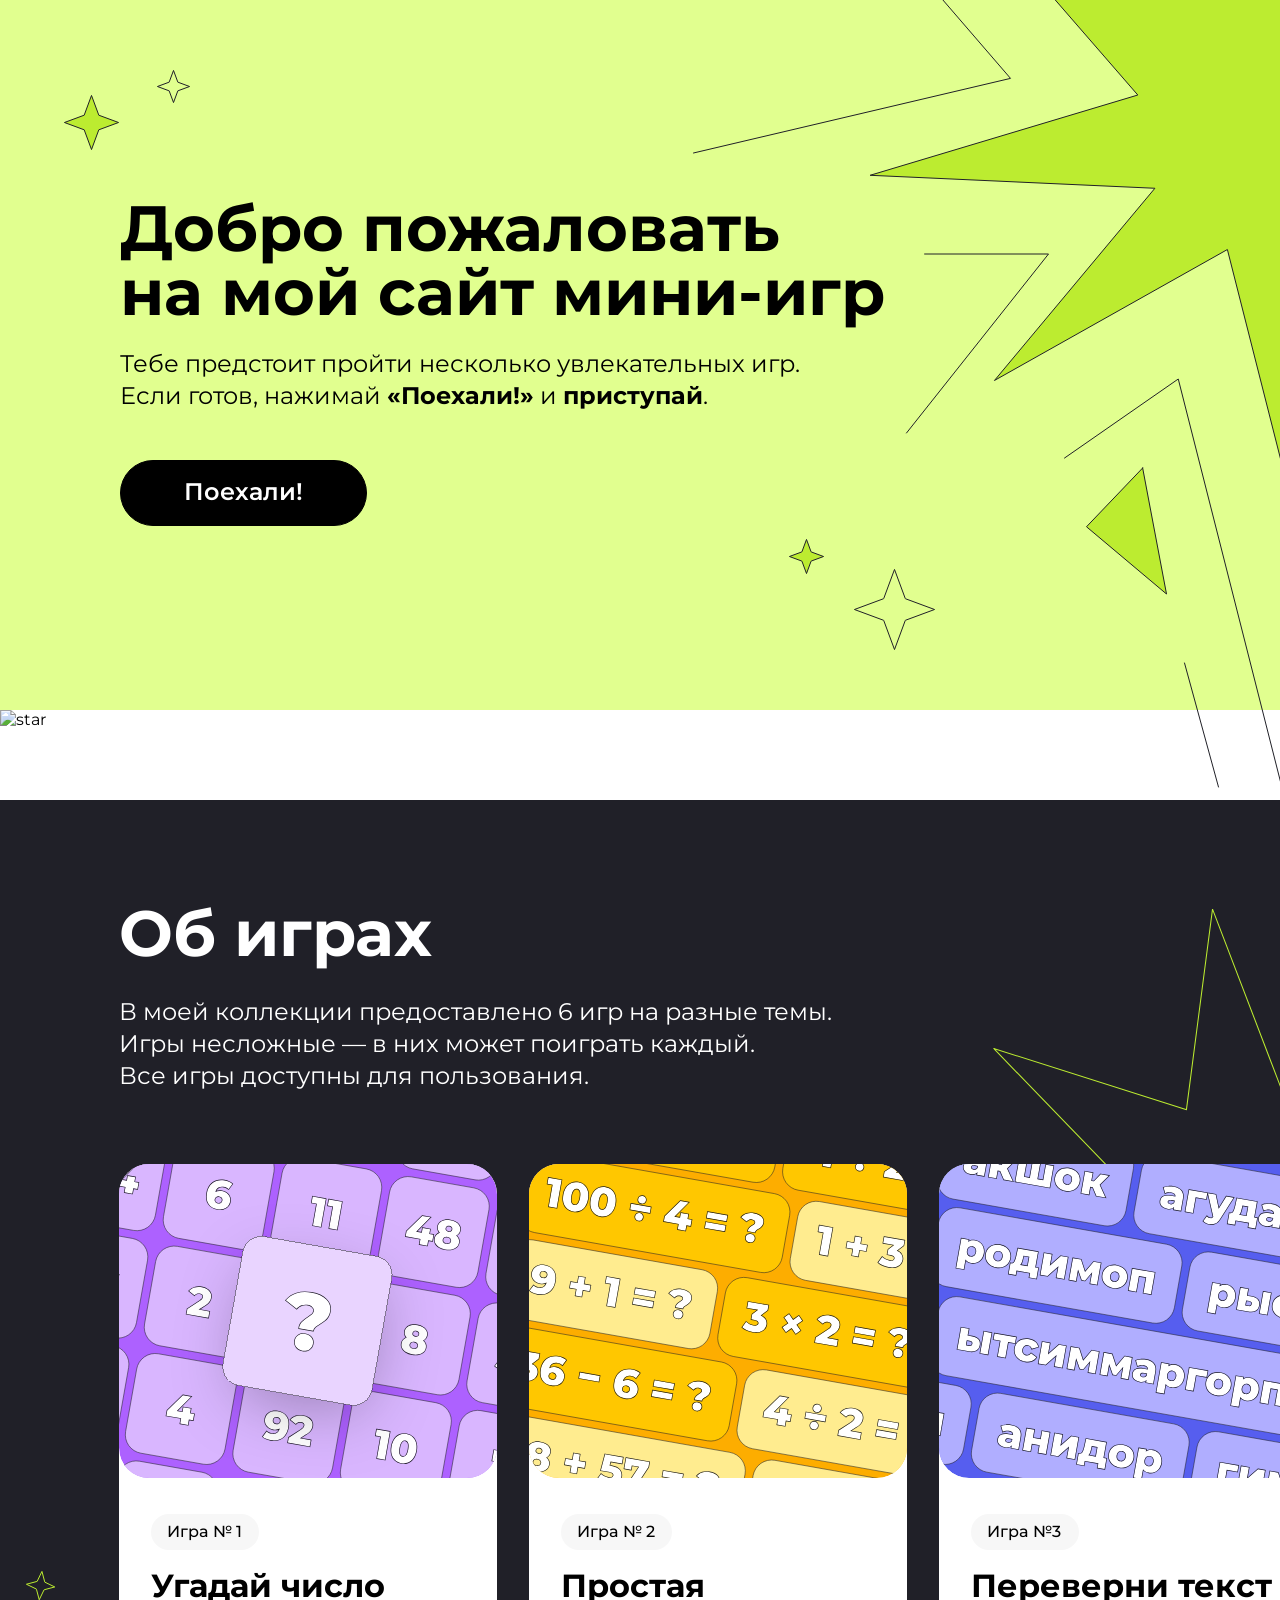
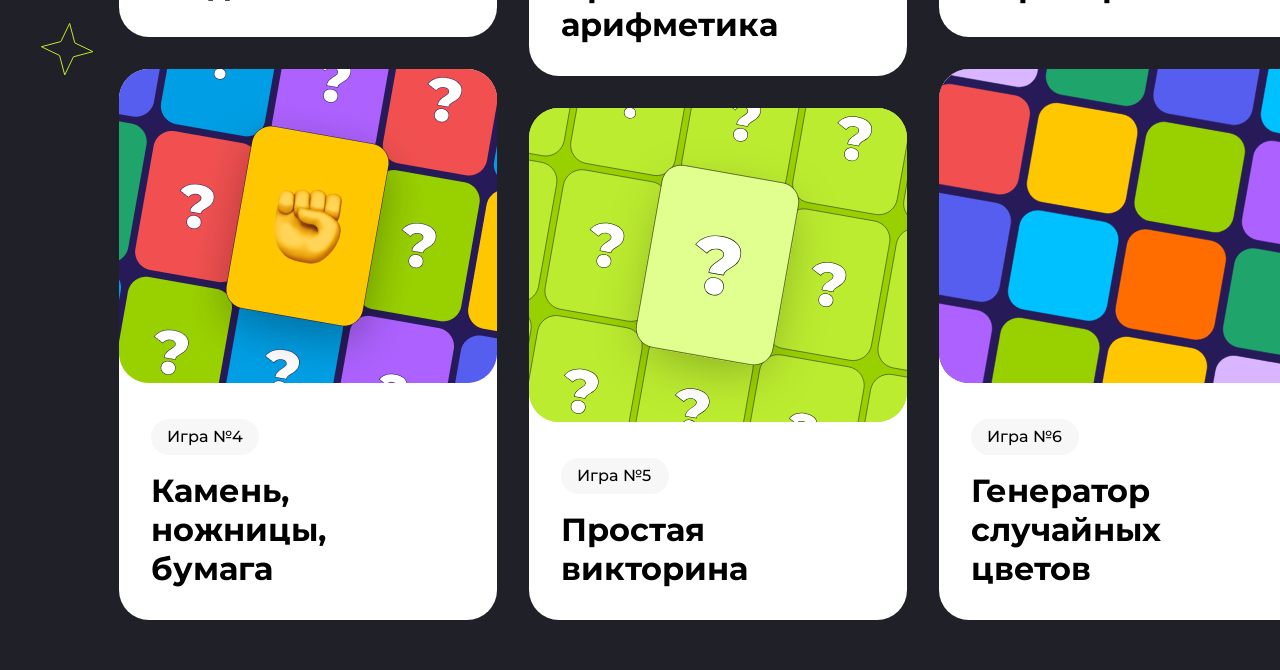
==== commit bfee3565: "Merge pull request #5 from Dmitrij544/revert-4-Homework2.1 Revert "Homework2.1"" ====
--- a/index.html
+++ b/index.html
@@ -8,7 +8,6 @@
         <link rel="preconnect" href="https://fonts.gstatic.com" crossorigin>
         <link href="https://fonts.googleapis.com/css2?family=Montserrat:ital,wght@0,100..900;1,100..900&family=Poppins:ital,wght@0,100;0,200;0,300;0,400;0,500;0,600;0,700;0,800;0,900;1,100;1,200;1,300;1,400;1,500;1,600;1,700;1,800;1,900&display=swap" rel="stylesheet">
         <link rel="stylesheet" href="style.css">
-        <script src="script.js"></script>
     </head>
     <body>
         <section class="main-wrapper">
@@ -18,8 +17,7 @@
                 <img class="top__image" src="./img/Star-2.svg" alt="star">
                 <img class="top__image-5" src="./img/Star-5.svg" alt="star">
                 <img class="top__image-4" src="./img/Star-4.svg" alt="star">
-                <img class="top__image-1" src="./img/Star-1.svg" alt="star">
-                <img class="top__image-6" src="./img/Star-9.svg" alt="star">    
+                <img class="top__image-1" src="./img/Star-1.svg" alt="star">    
                     <header class="header">
                         <section class="header__top">
                             <p class="header__title">
@@ -32,13 +30,12 @@
                     </header>
                 </section>
             </section>
-            <img class="main-wrapper__image" src="./img/Line.svg" alt="star">
-            <section id="midle" class="midle center">
+            <img class="main-wrapper__image" src="./img/Frame.jpg" alt="star">
+            <section id="midle" class="midle">
                 <img class="midle__image" src="./img/Star-6.svg" alt="star">
                 <img class="midle__image-7" src="./img/Star-7.svg" alt="star">
                 <img class="midle__image-8" src="./img/Star-8.svg" alt="star">
                 <section class="midle__box">
-                    <p class="midle__mobile">Мини-игры</p>
                     <p class="midle__title">Об играх</p>
                     <p class="midle__description">
                         В моей коллекции предоставлено 6 игр на разные темы.<br>
@@ -48,18 +45,18 @@
                 </section>
                 <section class="midle__product-box">
                     <section class="midle__position">
-                        <a class="midle__link" href="#article">
+                        <a class="midle__link" href="">
                             <article class="product">
-                                <img class="product__image" src="./img/namber-1.svg" alt="star">
+                                <img src="./img/namber-1.svg" alt="star">
                                 <section class="product__name-box">
                                     <p class="product__namber">Игрa № 1</p>
                                     <p class="product__name">Угадай число</p>
                                 </section>
                             </article>
                         </a>
-                        <a class="midle__link" href="#article-4">
+                        <a class="midle__link" href="">
                             <article class="product product_2 product_btm">
-                                <img class="product__image" src="./img/namber-4.png" alt="star">
+                                <img src="./img/namber-4.png" alt="star">
                                 <section class="product__name-box">
                                     <p class="product__namber">Игрa №4</p>
                                     <p class="product__name">Камень,<br>ножницы,<br>бумага</p>
@@ -68,18 +65,18 @@
                         </a>
                     </section>
                     <section class="midle__position">
-                        <a class="midle__link" href="#article-2">
+                        <a class="midle__link" href="">
                             <article class="product product_1">
-                                <img class="product__image" src="./img/namber-2.svg" alt="star">
+                                <img src="./img/namber-2.svg" alt="star">
                                 <section class="product__name-box">
                                     <p class="product__namber product__namber_1">Игрa № 2</p>
                                     <p class="product__name">Простая арифметика</p>
                                 </section>
                             </article>
                         </a>
-                        <a class="midle__link" href="#article-5">
+                        <a class="midle__link" href="">
                             <article class="product product_1">
-                                <img class="product__image" src="./img/namber-5.svg" alt="star">
+                                <img src="./img/namber-5.svg" alt="star">
                                 <section class="product__name-box">
                                     <p class="product__namber">Игрa №5</p>
                                     <p class="product__name">Простая<br> викторина</p>
@@ -88,18 +85,18 @@
                         </a>
                     </section>
                     <section class="midle__position">
-                        <a class="midle__link" href="#article-3">
+                        <a class="midle__link" href="">
                             <article class="product">
-                                <img class="product__image" src="./img/namber-3.svg" alt="star">
+                                <img src="./img/namber-3.svg" alt="star">
                                 <section class="product__name-box">
                                     <p class="product__namber">Игрa №3</p>
                                     <p class="product__name">Переверни текст</p>
                                 </section>
                             </article>
                         </a>
-                        <a class="midle__link" href="#article-6">
-                            <article class="product product_2">
-                                <img class="product__image" src="./img/namber-6.svg" alt="star">
+                        <a class="midle__link" href="">
+                            <article class="product product_2 product_btm">
+                                <img src="./img/namber-6.svg" alt="star">
                                 <section class="product__name-box">
                                     <p class="product__namber">Игрa №6</p>
                                     <p class="product__name">Генератор<br>случайных<br>цветов</p>
@@ -108,131 +105,7 @@
                         </a>
                     </section>
                 </section>
-                <section class="midle__product-box-2">  
-                    <article class="product-2">
-                        <img class="product-2__image" src="./img/namber-1.svg" alt="star">
-                        <section class="product-2__name-box">
-                            <p class="product-2__name">Угадай число</p>
-                            <p class="product-2__description">Попробуй угадать случайное<br>число от 1 до 100.</p>
-                        </section>
-                        <a href="" class="product-2__btn">Играть!</a>
-                    </article>
-                    <article class="product-2 product-2_1">
-                        <img class="product-2__image" src="./img/namber-2.svg" alt="star">
-                        <section class="product-2__name-box">
-                            <p class="product-2__name">Простая арифметика</p>
-                            <p class="product-2__description">Попробуй решить простые арифметические задачи.</p>
-                        </section>
-                        <a href="" class="product-2__btn">Играть!</a>
-                    </article>
-                    <article class="product-2 product-2_1">
-                        <img class="product-2__image" src="./img/namber-3.svg" alt="star">
-                        <section class="product-2__name-box">
-                            <p class="product-2__name">Переверни<br>текст</p>
-                            <p class="product-2__description">Попробуй ввести текст, который будет перевёрнут.</p>
-                        </section>
-                        <a href="" class="product-2__btn">Играть!</a>
-                    </article>
-                    <article class="product-2 product-2_2 product-2_btm">
-                        <img class="product-2__image" src="./img/namber-4.png" alt="star">
-                        <section class="product-2__name-box">
-                            <p class="product-2__name">Камень,<br>ножницы,<br>бумага</p>
-                            <p class="product-2__description">Сыграй в популярную игру<br>против компьютера.</p>
-                        </section>
-                        <a href="" class="product-2__btn">Играть!</a>
-                    </article>
-                    <article class="product-2 product-2_1">
-                        <img class="product-2__image" src="./img/namber-5.svg" alt="star">
-                        <section class="product-2__name-box">
-                            <p class="product-2__name">Простая<br> викторина</p>
-                            <p class="product-2__description">Отвечай на вопросы викторины<br>с вариантами ответов.</p>
-                        </section>
-                        <a href="" class="product-2__btn">Играть!</a>
-                    </article>
-                    <article class="product-2 product-2_3">
-                        <img class="product-2__image" src="./img/namber-6.svg" alt="star">
-                        <section class="product-2__name-box">
-                            <p class="product-2__name">Генератор<br>случайных<br>цветов</p>
-                            <p class="product-2__description">Игра, в которой при клике<br>на кнопку фон страницы<br>меняется на случайный.</p>
-                        </section>
-                        <a href="" class="product-2__btn">Играть!</a>
-                    </article>
-                </section>
-            </section>
-            <section class="bottom center">
-                <img class="bottom__image" src="./img/Star-10.svg" alt="star">
-                <img class="bottom__image-2" src="./img/Star-11.svg" alt="star">
-                <img class="bottom__image-3" src="./img/Star-12.svg" alt="star">
-                <img class="bottom__image-4" src="./img/Star-13.svg" alt="star">
-                <section class="bottom__box">
-                    <p class="bottom__title">Мини-игры</p>
-                </section>
-                <section class="bottom__product-box">
-                    <article id="article" class="product-3">
-                        <section class="product-3__btn-box">
-                            <section class="product-3__name-box">
-                                <p class="product-3__name">Угадай число</p>
-                                <p class="product-3__description">Попробуй угадать случайное<br>число от 1 до 100.</p>
-                            </section>
-                            <a href="" class="product-3__btn">Играть!</a>
-                        </section>
-                        <img src="./img/namber-7.svg" alt="star">
-                    </article>
-                    <article id="article-2" class="product-3 product-3_1">
-                        <img src="./img/namber-8.svg" alt="star">
-                        <section class="product-3__btn-box">
-                            <section class="product-3__name-box">
-                                <p class="product-3__name">Простая арифметика</p>
-                                <p class="product-3__description">Попробуй решить простые арифметические задачи.</p>
-                            </section>
-                            <a href="" class="product-3__btn">Играть!</a>
-                        </section>
-                    </article>
-                    <article id="article-3" class="product-3 product-3_1">
-                        <section class="product-3__btn-box">
-                            <section class="product-3__name-box">
-                                <p class="product-3__name">Переверни<br>текст</p>
-                                <p class="product-3__description">Попробуй ввести текст, который<br> будет перевёрнут.</p>
-                            </section>
-                            <a href="" class="product-3__btn">Играть!</a>
-                        </section>
-                        <img src="./img/namber-9.svg" alt="star">
-                    </article>
-                    <article id="article-4" class="product-3 product-3_2 product-3_btm">
-                        <img src="./img/namber-10.png" alt="star">
-                        <section class="product-3__btn-box">
-                            <section class="product-3__name-box">
-                                <p class="product-3__name">Камень,<br>ножницы,<br>бумага</p>
-                                <p class="product-3__description">Сыграй в популярную игру<br>против компьютера.</p>
-                            </section>
-                            <a href="" class="product-3__btn">Играть!</a>
-                        </section>
-                    </article>
-                    <article id="article-5" class="product-3 product-3_1">
-                        <section class="product-3__btn-box">
-                            <section class="product-3__name-box">
-                                <p class="product-3__name">Простая<br> викторина</p>
-                                <p class="product-3__description">Отвечай на вопросы викторины<br>с вариантами ответов.</p>
-                            </section>
-                            <a href="" class="product-3__btn">Играть!</a>
-                        </section>
-                        <img src="./img/namber-11.svg" alt="star">
-                    </article>
-                    <article id="article-6" class="product-3 product-3_3">
-                        <img src="./img/namber-12.svg" alt="star">
-                        <section class="product-3__btn-box">
-                            <section class="product-3__name-box">
-                                <p class="product-3__name">Генератор<br>случайных<br>цветов</p>
-                                <p class="product-3__description">Игра, в которой при клике на кнопку фон страницы меняется на случайный.</p>
-                            </section>
-                            <a href="" class="product-3__btn">Играть!</a>
-                        </section>
-                    </article>  
-                </section>    
-            </section>
-            <footer class="footer">
-                <p class="footer__title"><b>Все права защищены.</b></p>
-            </footer> 
+            </section> 
         </section>
     </body>
 </html>
--- a/style.css
+++ b/style.css
@@ -18,11 +18,16 @@
   font-size: 16px;
 }
 
+.main-wrapper {
+  max-width: 1440px;
+  margin-left: auto;
+  margin-right: auto;
+  position: relative;
+  z-index: 1;
+}
 .main-wrapper__image {
   position: absolute;
   z-index: 3;
-  width: 167vw;
-  height: 90px;
 }
 
 .top {
@@ -58,13 +63,6 @@
   right: 0;
   z-index: 2;
 }
-.top__image-6 {
-  display: none;
-  position: absolute;
-  z-index: 2;
-  top: 0;
-  right: 0;
-}
 
 .center {
   padding-left: calc(50% - 600px);
@@ -83,6 +81,7 @@
 }
 .header__title {
   font-size: 64px;
+  width: 769px;
   font-weight: 700;
   line-height: 100%;
 }
@@ -120,20 +119,20 @@
 .midle__image {
   position: absolute;
   margin-top: 770px;
-  margin-left: -100px;
+  margin-left: 25px;
   z-index: 1;
 }
 .midle__image-7 {
   position: absolute;
   z-index: 1;
+  margin-left: 40px;
   margin-top: 822px;
-  margin-left: -80px;
 }
 .midle__image-8 {
   position: absolute;
   z-index: 1;
-  margin-left: 808px;
-  margin-top: 100px;
+  margin-left: 908px;
+  margin-top: 107px;
   width: 584px;
   height: 584px;
 }
@@ -141,13 +140,11 @@
   color: white;
   position: absolute;
   z-index: 2;
+  margin-left: 119px;
   margin-top: 94px;
   display: flex;
   flex-direction: column;
   gap: 24px;
-}
-.midle__mobile {
-  display: none;
 }
 .midle__title {
   font-weight: 700;
@@ -163,6 +160,7 @@
   position: absolute;
   z-index: 3;
   display: flex;
+  margin-left: 119px;
   -moz-column-gap: 32px;
        column-gap: 32px;
 }
@@ -174,9 +172,6 @@
 .midle__link:hover {
   transform: scale(1.05);
   transition: transform 0.3s ease-in-out;
-}
-.midle__product-box-2 {
-  display: none;
 }
 
 .product {
@@ -212,267 +207,7 @@
 }
 .product__name {
   margin-top: 16px;
+  color: black;
   font-size: 32px;
   font-weight: 700;
-  color: black;
-}
-
-.bottom {
-  background-image: url(./img/Rectangle.jpg);
-  height: 3500px;
-  padding-top: 46px;
-  position: relative;
-}
-.bottom__image {
-  margin-top: 53px;
-  position: absolute;
-  margin-left: 1158px;
-}
-.bottom__image-2 {
-  position: absolute;
-  margin-top: 86px;
-  margin-left: 1200px;
-}
-.bottom__image-3 {
-  position: absolute;
-  margin-top: 3306px;
-  margin-left: 1200px;
-}
-.bottom__image-4 {
-  position: absolute;
-  margin-top: 3357px;
-  margin-left: 1142px;
-}
-.bottom__title {
-  font-weight: 700;
-  font-size: 64px;
-  color: white;
-  margin-bottom: 72px;
-}
-.bottom__product-box {
-  display: flex;
-  flex-direction: column;
-  gap: 32px;
-}
-
-.product-3 {
-  display: flex;
-  border-radius: 30px;
-  background-color: white;
-  width: 1200px;
-  height: 500px;
-}
-.product-3__btn-box {
-  display: flex;
-  flex-direction: column;
-  padding: 48px 48px;
-  gap: 36px;
-}
-.product-3__name-box {
-  display: flex;
-  flex-direction: column;
-  gap: 24px;
-  width: 504px;
-}
-.product-3__name {
-  font-weight: 700;
-  font-size: 48px;
-}
-.product-3__description {
-  font-weight: 400;
-  font-size: 24px;
-}
-.product-3__btn {
-  width: 247px;
-  height: 66px;
-  border-radius: 60px;
-  background-color: black;
-  color: white;
-  font-size: 24px;
-  font-weight: 600;
-  text-align: center;
-  padding-top: 16px;
-}
-.product-3__btn:hover {
-  color: black;
-  background-color: white;
-  border: 1px solid black;
-}
-
-.footer {
-  background-image: url(./img/Rectangle.svg);
-  height: 150px;
-  text-align: center;
-  padding: 64px;
-}
-.footer__title {
-  font-weight: 600px;
-  font-size: 24px;
-}
-
-@media (max-width: 767px) {
-  .main-wrapper__image {
-    width: 150dvw;
-    height: auto;
-    min-height: 6dvh;
-    -o-object-fit: cover;
-       object-fit: cover;
-  }
-  .top {
-    padding: 147px 0;
-    justify-content: center;
-    display: flex;
-    height: 668px;
-  }
-  .top__image-3 {
-    width: 21px;
-    height: 21px;
-    margin-left: -60px;
-    top: 64px;
-  }
-  .top__image {
-    width: 35px;
-    height: 35px;
-    margin-left: -20px;
-    top: 97px;
-  }
-  .top__image-5 {
-    width: 18px;
-    height: 18px;
-    margin-right: -355px;
-    bottom: 69px;
-  }
-  .top__image-4 {
-    width: 39px;
-    height: 41px;
-    margin-right: -293px;
-    bottom: 26px;
-  }
-  .top__image-1 {
-    display: none;
-  }
-  .top__image-6 {
-    display: block;
-  }
-  .header {
-    text-align: center;
-    gap: 36px;
-  }
-  .header__title {
-    font-size: 40px;
-    width: 262px;
-    margin-left: 17px;
-    line-height: 47px;
-  }
-  .header__description {
-    font-size: 16px;
-    width: 296px;
-  }
-  .header__btn {
-    width: 285px;
-    height: 55px;
-    font-size: 16px;
-  }
-  .midle {
-    margin-top: 51px;
-    height: 3740px;
-    display: flex;
-    justify-content: center;
-  }
-  .midle__image {
-    display: none;
-  }
-  .midle__image-7 {
-    display: none;
-  }
-  .midle__image-8 {
-    display: none;
-  }
-  .midle__mobile {
-    display: block;
-    font-size: 40px;
-    font-weight: 700;
-    color: white;
-    margin-left: -90px;
-    margin-top: -48px;
-  }
-  .midle__title {
-    display: none;
-  }
-  .midle__description {
-    display: none;
-  }
-  .midle__product-box {
-    display: none;
-  }
-  .midle__product-box-2 {
-    display: block;
-    display: flex;
-    flex-direction: column;
-    gap: 24px;
-    margin-top: 145px;
-  }
-  .product-2 {
-    background-color: white;
-    border-radius: 30px;
-    width: 378px;
-    height: 528px;
-    border: none;
-    outline: none;
-    width: 343px;
-  }
-  .product-2_1 {
-    height: 567px;
-  }
-  .product-2_2 {
-    height: 606px;
-  }
-  .product-2_3 {
-    height: 626px;
-  }
-  .product-2__image {
-    width: 343px;
-  }
-  .product-2__name-box {
-    margin-left: 32px;
-    margin-top: 29px;
-    display: flex;
-    flex-direction: column;
-    gap: 16px;
-  }
-  .product-2__name {
-    color: black;
-    font-size: 32px;
-    font-weight: 700;
-  }
-  .product-2__description {
-    font-size: 16px;
-    font-weight: 400;
-  }
-  .product-2__btn {
-    border: 1px solid black;
-    color: white;
-    background-color: black;
-    border-radius: 60px;
-    display: inline-block;
-    height: 55px;
-    width: 285px;
-    margin-top: 32px;
-    margin-left: 29px;
-    font-weight: 600;
-    font-size: 16px;
-    text-align: center;
-    padding-top: 16px;
-  }
-  .bottom {
-    display: none;
-    height: 100px;
-    padding: 40px;
-  }
-  .bottom__title {
-    font-size: 16px;
-  }
-  .footer__title {
-    height: 100px;
-  }
 }/*# sourceMappingURL=style.css.map */
